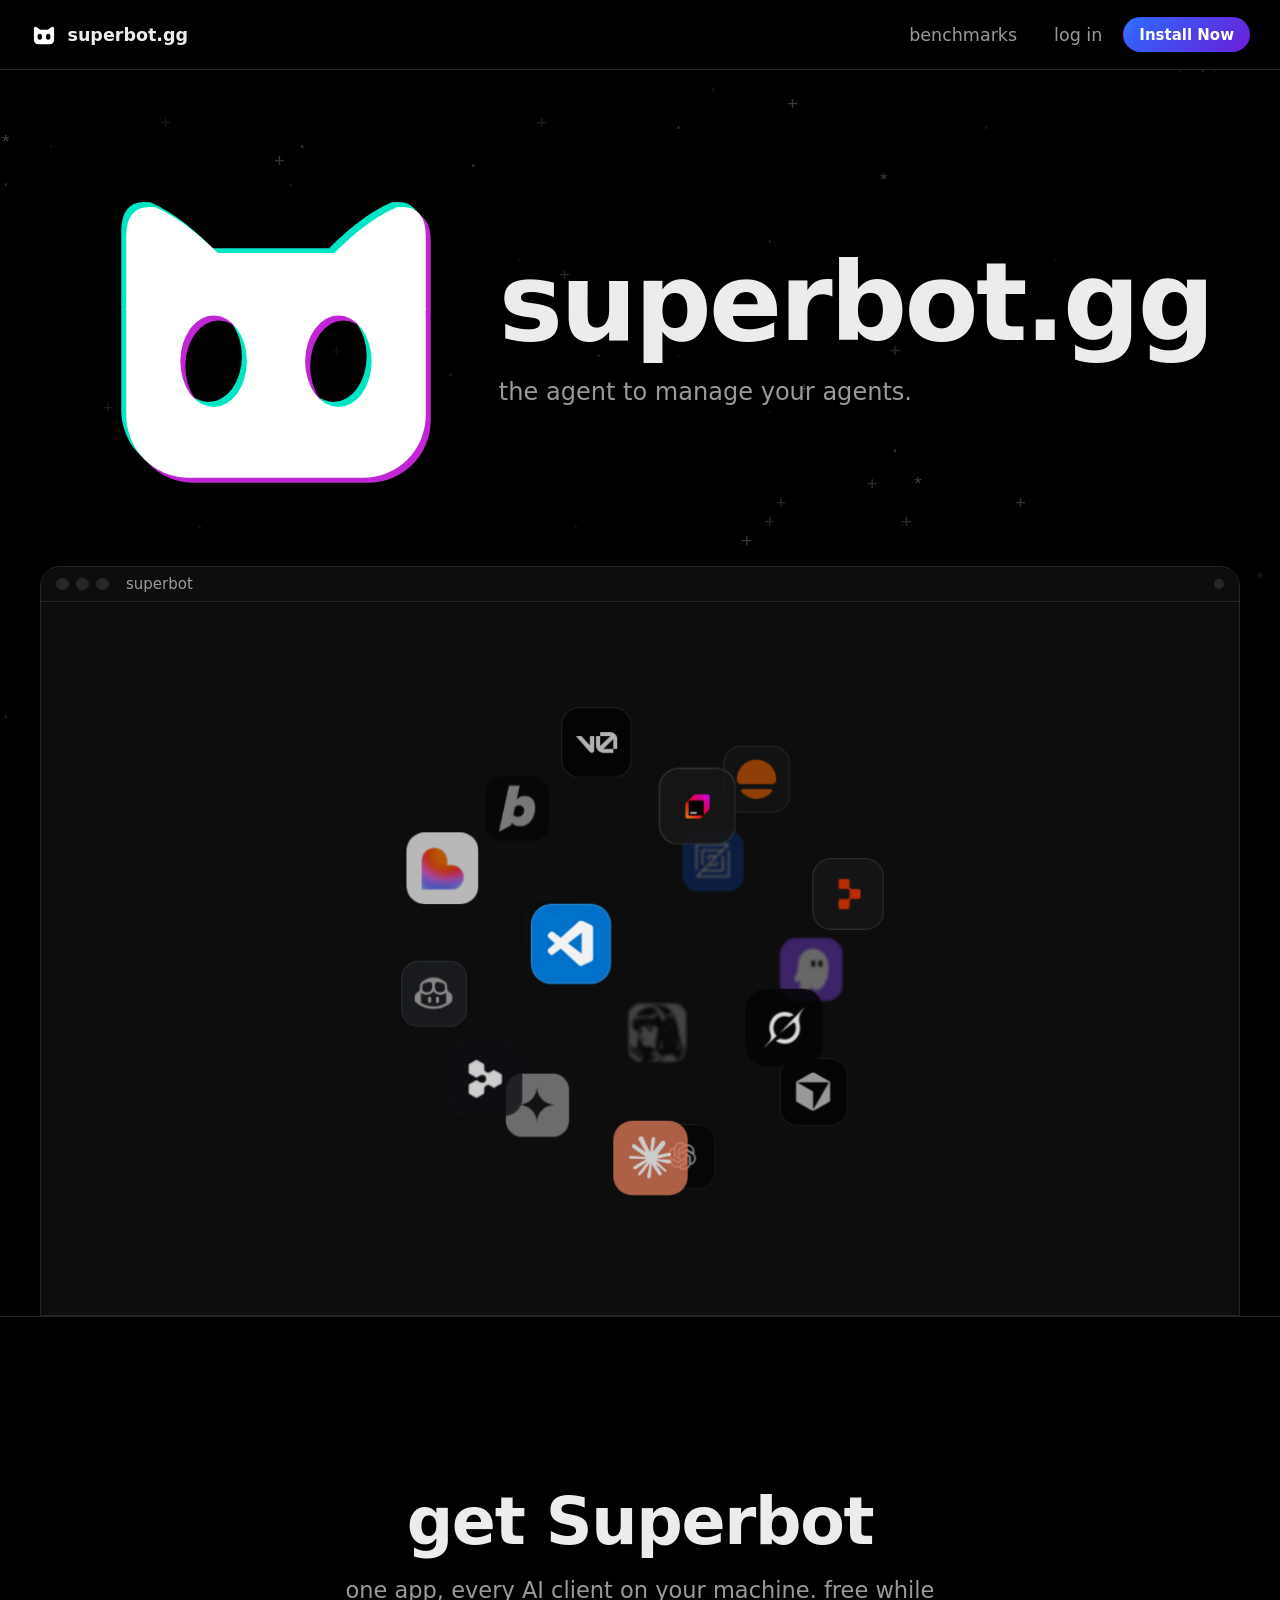
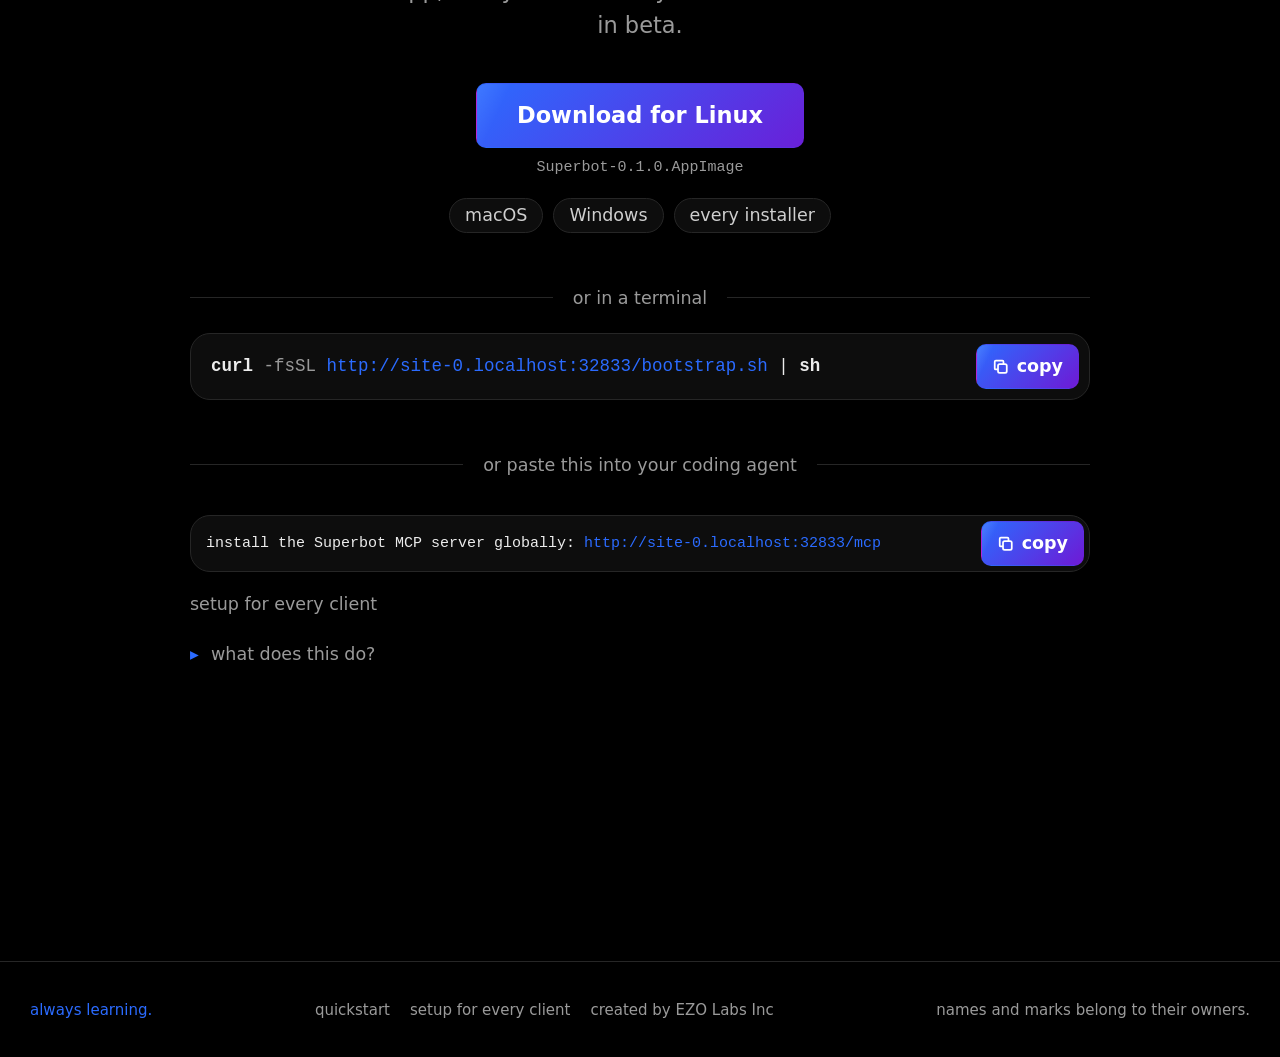
==== index.html @ 1640ab66 "ship page + referenced assets (gh-pages-ship)" ====
<!doctype html>
<html lang="en">
<head>
<meta charset="utf-8"/>
<meta name="viewport" content="width=device-width, initial-scale=1, viewport-fit=cover"/>
<meta name="theme-color" content="#000000"/>
<link rel="apple-touch-icon" href="site/assets/apple-touch-icon.png"/>
<link rel="manifest" href="site/assets/site.webmanifest"/>
<title>superbot.gg · the agent to manage your agents</title>
<link rel="icon" href="site/assets/favicon.svg" type="image/svg+xml"/>
<link rel="stylesheet" href="site/assets/site.css"/>
<link rel="stylesheet" href="site/assets/hero-3.css"/>
<link rel="stylesheet" href="site/assets/hub-boot-3.css"/>
<meta name="description" content="a tiny helper that lives on your machines 24/7: your AI apps on the subscriptions you already pay for, kept fast, kept tidy, and the annoying stuff fixed before you see it."/>
<meta property="og:type" content="website"/>
<meta property="og:site_name" content="superbot.gg"/>
<meta property="og:title" content="superbot.gg · the agent to manage your agents"/>
<meta property="og:description" content="a tiny helper that lives on your machines 24/7: your AI apps on the subscriptions you already pay for, kept fast, kept tidy, and the annoying stuff fixed before you see it."/>
<meta property="og:url" content="https://xdxdxd.dsh.sh/"/>
<meta property="og:image" content="https://xdxdxd.dsh.sh/site/assets/og.png?v=5"/>
<meta property="og:image:width" content="1200"/>
<meta property="og:image:height" content="630"/>
<meta name="twitter:card" content="summary_large_image"/>
<meta name="twitter:image" content="https://xdxdxd.dsh.sh/site/assets/og.png?v=5"/>
</head>
<body>
  <a class="sb-skip" href="index.html#main">skip to content</a>
  <canvas id="ascii-bg" aria-hidden="true"></canvas>
  <header class="sb-header"><div class="sb-header-in"><a class="sb-word" href="index.html" aria-current="page"><img class="sb-word-mark" src="site/assets/brand/mark-clean.svg" alt="" width="22" height="22"/>superbot<span class="gg">.gg</span></a><nav class="sb-nav" aria-label="site"><a href="https://xdxdxd.dsh.sh/benchmarks">benchmarks</a><a href="https://xdxdxd.dsh.sh/account">log in</a><a class="sb-btn pill sm" href="https://xdxdxd.dsh.sh/download">Install Now</a></nav></div></header>

  <main id="main" tabindex="-1">
    <section class="hero" data-variant="desk">
      <div class="hero-copy">
        <!-- the brand lockup (owner, 2026-09-08): the mark ALONE, no tile, no
             ring, bigger, close beside the headline so the two read as one
             unit. The mark is the kit's own geometry inline (mark.svg's face
             mask), drawn three times: the teal ghost up-left, the magenta ghost
             down-right, the white face on top. The two ghosts breathe between
             the glitch ladder's whisper and base offsets (hero.css .sb-glitch);
             the face never moves. -->
        <div class="sb-lockup sb-reveal" style="--i:0">
          <svg class="sb-glitch" viewBox="0 0 100 100" aria-hidden="true" focusable="false">
            <defs>
              <mask id="sb-lockup-face" maskUnits="userSpaceOnUse" x="-30" y="-30" width="160" height="160">
                <g fill="#fff"><rect x="14" y="32" width="72" height="54" rx="15"/><path d="M14 46V28Q14 20 21 21Q28 24 36 32Z"/><path d="M86 46V28Q86 20 79 21Q72 24 64 32Z"/></g>
                <g fill="#000"><ellipse cx="35" cy="58" rx="8" ry="11"/><ellipse cx="65" cy="58" rx="8" ry="11"/></g>
              </mask>
            </defs>
            <rect class="sb-glitch-a" x="-30" y="-30" width="160" height="160" fill="#00e5c3" mask="url(#sb-lockup-face)"/>
            <rect class="sb-glitch-b" x="-30" y="-30" width="160" height="160" fill="#c026d3" mask="url(#sb-lockup-face)"/>
            <rect x="-30" y="-30" width="160" height="160" fill="#ffffff" mask="url(#sb-lockup-face)"/>
          </svg>
          <!-- the brand lockup's words (owner, 2026-09-09, near 1:1 to the
               reference card): the wordmark over one small grey tagline,
               left-aligned, centered on the mark. Tune with ?edit. -->
          <div class="sb-words">
            <h1>superbot.gg</h1>
            <p class="tag">the agent to manage your agents.</p>
          </div>
        </div>
      </div>

      <!-- the stage: the boot-sequence hero (promoted from archive/site/home-hub-boot.html,
           2026-09-06). hub-boot.js drives a 32s story in #stage: flat glyph row →
           mascot boots in the terminal margin → scans and gathers apps/rules/mcps
           → gulps them → the app icon springs out and FLIPs into the real hub →
           a phone slides up in sync → he parks beside it with a replay button.
           Reduced motion renders the held end state. Styles: hub-boot.css (its
           hero.css-coexistence overrides are commented inline). The incident-card
           stage it replaced still lives on /site/lander-agent.html's git history
           and the gallery's V0 card. -->
      <div class="desk sb-reveal" id="desk" style="--i:1" data-ascii-damp>
      <div class="stage" id="stage" role="figure" aria-label="superbot boots in a terminal, gathers your apps, rules and mcp servers, becomes one hub, and the same hub appears on your phone">
        <div class="stage-bar"><i></i><i></i><i></i><span>superbot</span><em class="led" id="led"></em></div>
        <div class="body">
          <div class="margin" id="margin" aria-hidden="true"></div>
          <button class="replay-park" id="replay" type="button" hidden aria-label="play again">↻</button>
          <div class="arena" id="arena">
            <div class="scan" id="scan" aria-hidden="true"></div>
            <pre class="mascot" id="mascot"></pre>
            <div class="bubble" id="bubble" aria-hidden="true"><span class="t"></span><span class="caret"></span></div>
            <div id="items" aria-hidden="true"></div>
            <div class="badge" id="badge" aria-hidden="true"><img src="site/assets/brand/tile.svg" alt="" width="88" height="88"/></div>

            <!-- the hub: the real app's layout (rail, chats, chat lane, superbot panel) -->
            <div class="hub" id="hub" aria-hidden="true">
              <nav class="rail inner">
                <!-- `sel` marks the OPEN client: the tab tour moves it (hub-boot.js
                     TABS), and Superbot merely starts with it -->
                <span class="rail-item sb sel"><img src="site/assets/brand/tile.svg" alt="" width="44" height="44"/></span>
                <span class="rail-div"></span>
                <span class="rail-item" data-app="openai"><svg><use href="#sb-ic-openai"/></svg><i class="dot"></i></span>
                <span class="rail-item" data-app="claude"><svg><use href="#sb-ic-claude"/></svg><i class="dot bad"></i></span>
                <span class="rail-item" data-app="gemini"><svg><use href="#sb-ic-gemini"/></svg><i class="dot"></i></span>
                <span class="rail-item" data-app="cursor"><svg><use href="#sb-ic-cursor"/></svg><i class="dot"></i></span>
                <!-- the agents superbot manages (user, 2026-09-09): their actual
                     artwork — Devin, Hermes and Grok as full-bleed brand tiles,
                     GitHub Copilot from the icon registry on GitHub's ground -->
                <span class="rail-item bleed" data-app="devin"><img src="site/assets/intro/devin.png" alt="" width="44" height="44"/><i class="dot"></i></span>
                <span class="rail-item bleed" data-app="hermes"><img src="site/assets/intro/hermes.png" alt="" width="44" height="44"/><i class="dot"></i></span>
                <span class="rail-item bleed" data-app="grok"><img src="site/assets/intro/grok.png" alt="" width="44" height="44"/><i class="dot"></i></span>
                <span class="rail-item" data-app="copilot"><svg><use href="#sb-ic-copilot"/></svg><i class="dot"></i></span>
                <span class="rail-div"></span>
                <!-- the Utilities folder: plug, key, folder, sparkles in a 2x2 grid,
                     green count dot; then the add tile on the raised surface -->
                <span class="rail-item folder">
                  <svg viewBox="0 0 24 24" fill="none" stroke="currentColor" stroke-width="2.4" stroke-linecap="round" stroke-linejoin="round"><path d="M12 22v5"/><path d="M9 8V2"/><path d="M15 8V2"/><path d="M18 8v5a4 4 0 0 1-4 4h-4a4 4 0 0 1-4-4V8Z"/></svg>
                  <svg viewBox="0 0 24 24" fill="none" stroke="currentColor" stroke-width="2.4" stroke-linecap="round" stroke-linejoin="round"><path d="M2.586 17.414A2 2 0 0 0 2 18.828V21a1 1 0 0 0 1 1h3a1 1 0 0 0 1-1v-1a1 1 0 0 1 1-1h1a1 1 0 0 0 1-1v-1a1 1 0 0 1 1-1h.172a2 2 0 0 0 1.414-.586l.814-.814a6.5 6.5 0 1 0-4-4z"/><circle cx="16.5" cy="7.5" r=".5" fill="currentColor"/></svg>
                  <svg viewBox="0 0 24 24" fill="none" stroke="currentColor" stroke-width="2.4" stroke-linecap="round" stroke-linejoin="round"><path d="M20 20a2 2 0 0 0 2-2V8a2 2 0 0 0-2-2h-7.9a2 2 0 0 1-1.69-.9L9.6 3.9A2 2 0 0 0 7.93 3H4a2 2 0 0 0-2 2v13a2 2 0 0 0 2 2Z"/></svg>
                  <svg viewBox="0 0 24 24" fill="none" stroke="currentColor" stroke-width="2.4" stroke-linecap="round" stroke-linejoin="round"><path d="M9.937 15.5A2 2 0 0 0 8.5 14.063l-6.135-1.582a.5.5 0 0 1 0-.962L8.5 9.936A2 2 0 0 0 9.937 8.5l1.582-6.135a.5.5 0 0 1 .963 0L14.063 8.5A2 2 0 0 0 15.5 9.937l6.135 1.581a.5.5 0 0 1 0 .964L15.5 14.063a2 2 0 0 0-1.437 1.437l-1.582 6.135a.5.5 0 0 1-.963 0z"/></svg>
                  <i class="dot"></i>
                </span>
                <span class="rail-item add">+</span>
              </nav>
              <div class="chats inner">
                <div class="side-head"><img src="site/assets/brand/mark-clean.svg" alt="" width="14" height="14"/><b>superbot.gg</b><i class="side-ic ic-btn"><svg viewBox="0 0 24 24" fill="none" stroke="currentColor" stroke-width="2" stroke-linecap="round" stroke-linejoin="round"><circle cx="11" cy="11" r="7"/><path d="m21 21-4-4"/></svg></i><i class="side-ic"><svg viewBox="0 0 24 24" fill="none" stroke="currentColor" stroke-width="2" stroke-linecap="round" stroke-linejoin="round"><rect x="3" y="3" width="18" height="18" rx="2"/><path d="M9 3v18"/></svg></i></div>
                <span class="row new"><svg viewBox="0 0 24 24" fill="none" stroke="currentColor" stroke-linecap="round" stroke-linejoin="round"><path d="M12 5H7a2 2 0 0 0-2 2v10a2 2 0 0 0 2 2h10a2 2 0 0 0 2-2v-5"/><path d="M18.5 2.5a2.12 2.12 0 0 1 3 3L13 14l-4 1 1-4Z"/></svg>New chat</span>
                <span class="row"><svg viewBox="0 0 24 24" fill="none" stroke="currentColor" stroke-linecap="round" stroke-linejoin="round"><path d="m12 2 9 5-9 5-9-5 9-5Z"/><path d="m3 12 9 5 9-5"/><path d="m3 17 9 5 9-5"/></svg>Manage Context</span>
                <span class="row"><svg viewBox="0 0 24 24" fill="none" stroke="currentColor" stroke-linecap="round" stroke-linejoin="round"><circle cx="12" cy="12" r="9"/><path d="M12 6.5v11"/><path d="M14.6 9.4c-.9-1.3-5.8-1.4-5.8.9 0 2.5 6.2 1.4 6.2 3.8 0 2.3-5.2 2.1-6.4.7"/></svg>View Savings</span>
                <span class="row"><svg viewBox="0 0 24 24" fill="none" stroke="currentColor" stroke-linecap="round" stroke-linejoin="round"><path d="M3 3v18h18"/><path d="M8 17v-6"/><path d="M13 17V7"/><path d="M18 17v-3"/></svg>View Usage</span>
                <span class="row"><svg viewBox="0 0 24 24" fill="none" stroke="currentColor" stroke-linecap="round" stroke-linejoin="round"><path d="m3 6 2 2 4-4"/><path d="m3 14 2 2 4-4"/><path d="M13 6h8"/><path d="M13 16h8"/></svg>Setup<i class="cnt">3</i></span>
                <div class="cap-row"><span class="cap"><svg viewBox="0 0 24 24" fill="none" stroke="currentColor" stroke-width="2.4" stroke-linecap="round" stroke-linejoin="round"><path d="m6 9 6 6 6-6"/></svg>Recents</span><span class="cnt-r">1</span></div>
                <div class="today">Today</div>
                <span class="row chat on"><i class="sp"><svg viewBox="0 0 24 24" fill="none" stroke="currentColor" stroke-width="2" stroke-linecap="round" stroke-linejoin="round"><path d="M21 11.5a8.38 8.38 0 0 1-.9 3.8 8.5 8.5 0 0 1-7.6 4.7 8.38 8.38 0 0 1-3.8-.9L3 21l1.9-5.7a8.38 8.38 0 0 1-.9-3.8 8.5 8.5 0 0 1 4.7-7.6 8.38 8.38 0 0 1 3.8-.9h.5a8.48 8.48 0 0 1 8 8v.5Z"/></svg></i><span class="t">which rate limiter…</span><em>12m</em></span>
                <span class="row chat"><i class="sp"><svg viewBox="0 0 24 24" fill="none" stroke="currentColor" stroke-width="2" stroke-linecap="round" stroke-linejoin="round"><path d="M21 11.5a8.38 8.38 0 0 1-.9 3.8 8.5 8.5 0 0 1-7.6 4.7 8.38 8.38 0 0 1-3.8-.9L3 21l1.9-5.7a8.38 8.38 0 0 1-.9-3.8 8.5 8.5 0 0 1 4.7-7.6 8.38 8.38 0 0 1 3.8-.9h.5a8.48 8.48 0 0 1 8 8v.5Z"/></svg></i><span class="t">rank the import pa…</span><em>3h</em></span>
                <span class="row chat"><i class="sp"><svg viewBox="0 0 24 24" fill="none" stroke="currentColor" stroke-width="2" stroke-linecap="round" stroke-linejoin="round"><path d="M21 11.5a8.38 8.38 0 0 1-.9 3.8 8.5 8.5 0 0 1-7.6 4.7 8.38 8.38 0 0 1-3.8-.9L3 21l1.9-5.7a8.38 8.38 0 0 1-.9-3.8 8.5 8.5 0 0 1 4.7-7.6 8.38 8.38 0 0 1 3.8-.9h.5a8.48 8.48 0 0 1 8 8v.5Z"/></svg></i><span class="t">trello card test</span><em>1d</em></span>
                <span class="row chat"><i class="sp"><svg viewBox="0 0 24 24" fill="none" stroke="currentColor" stroke-width="2" stroke-linecap="round" stroke-linejoin="round"><path d="M21 11.5a8.38 8.38 0 0 1-.9 3.8 8.5 8.5 0 0 1-7.6 4.7 8.38 8.38 0 0 1-3.8-.9L3 21l1.9-5.7a8.38 8.38 0 0 1-.9-3.8 8.5 8.5 0 0 1 4.7-7.6 8.38 8.38 0 0 1 3.8-.9h.5a8.48 8.48 0 0 1 8 8v.5Z"/></svg></i><span class="t">dedupe the always…</span><em>3d</em></span>
                <span class="row chat"><i class="sp"><svg viewBox="0 0 24 24" fill="none" stroke="currentColor" stroke-width="2" stroke-linecap="round" stroke-linejoin="round"><path d="M21 11.5a8.38 8.38 0 0 1-.9 3.8 8.5 8.5 0 0 1-7.6 4.7 8.38 8.38 0 0 1-3.8-.9L3 21l1.9-5.7a8.38 8.38 0 0 1-.9-3.8 8.5 8.5 0 0 1 4.7-7.6 8.38 8.38 0 0 1 3.8-.9h.5a8.48 8.48 0 0 1 8 8v.5Z"/></svg></i><span class="t">macapp notarizati…</span><em>1w</em></span>
                <!-- docks above the user row once the phone has gone (hub-boot.js
                     adds .slim to #hub); collapsed to zero height until then -->
                <div class="ctx-mini" aria-hidden="true"><div class="cx-in">
                  <div class="cx"><span>this week</span><b>$5.15</b></div>
                  <div class="bar"><i style="--p:82%"></i></div>
                  <div class="cx"><span>context</span><b>361k</b></div>
                </div></div>
                <div class="user"><span class="avatar" style="--c:var(--raised)">D<i class="dot ok"></i></span><span class="u-tx"><b><a href="https://xdxdxd.dsh.sh/cdn-cgi/l/email-protection" class="__cf_email__" data-cfemail="325a5b724147425740505d461c5555">[email&#160;protected]</a></b><small>no balance yet</small></span><svg class="u-gear" viewBox="0 0 24 24" fill="none" stroke="currentColor" stroke-width="2" stroke-linecap="round" stroke-linejoin="round"><path d="M12.22 2h-.44a2 2 0 0 0-2 2v.18a2 2 0 0 1-1 1.73l-.43.25a2 2 0 0 1-2 0l-.15-.08a2 2 0 0 0-2.73.73l-.22.38a2 2 0 0 0 .73 2.73l.15.1a2 2 0 0 1 1 1.72v.51a2 2 0 0 1-1 1.74l-.15.09a2 2 0 0 0-.73 2.73l.22.38a2 2 0 0 0 2.73.73l.15-.08a2 2 0 0 1 2 0l.43.25a2 2 0 0 1 1 1.73V20a2 2 0 0 0 2 2h.44a2 2 0 0 0 2-2v-.18a2 2 0 0 1 1-1.73l.43-.25a2 2 0 0 1 2 0l.15.08a2 2 0 0 0 2.73-.73l.22-.39a2 2 0 0 0-.73-2.73l-.15-.08a2 2 0 0 1-1-1.74v-.5a2 2 0 0 1 1-1.74l.15-.09a2 2 0 0 0 .73-2.73l-.22-.38a2 2 0 0 0-2.73-.73l-.15.08a2 2 0 0 1-2 0l-.43-.25a2 2 0 0 1-1-1.73V4a2 2 0 0 0-2-2z"/><circle cx="12" cy="12" r="3"/></svg></div>
              </div>
              <div class="main inner">
                <div class="chat-head"><b>chat</b><span class="search">Search<kbd>⌘K</kbd></span><span class="ask"><img src="site/assets/brand/mark-clean.svg" alt="" width="12" height="12"/>Ask Superbot</span><span class="ptoggle"><svg viewBox="0 0 24 24" fill="none" stroke="currentColor" stroke-width="2" stroke-linecap="round" stroke-linejoin="round"><rect x="3" y="3" width="18" height="18" rx="2"/><path d="M15 3v18"/></svg></span></div>
                <div class="feed" id="feed">
                  <div class="welcome"><span class="w-ic"><img src="site/assets/brand/mark-clean.svg" alt="" width="14" height="14"/></span><span class="w-tx"><b>Welcome to #chat</b><small>This is the start of your conversation with Superbot.</small></span></div>
                  <div class="date-div">September 5, 2026</div>
                  <!-- the story's own feed: Superbot speaking, never the reader typing
                       (owner, 2026-09-08: no user-sent messages, a quieter screen).
                       Two messages, no cards: the answer and the sync line. -->
                  <div class="msg" data-m="1"><span class="avatar sb"><img src="site/assets/brand/mark-clean.svg" alt=""/></span><div class="m-main"><div class="m-head"><span class="m-name">superbot</span><span class="app">APP</span><span class="m-when">11:15 AM</span></div><div class="m-text">your ChatGPT, Claude, Gemini and Cursor are all wired in, on the subscriptions you already pay for. one window, every agent.</div></div></div>
                  <div class="msg" data-m="2"><span class="avatar sb"><img src="site/assets/brand/mark-clean.svg" alt=""/></span><div class="m-main"><div class="m-head"><span class="m-name">superbot</span><span class="app">APP</span><span class="m-when">11:16 AM</span></div><div class="m-text">and the same chat is on your phone already. one copy, every device.</div></div></div>
                </div>
                <!-- act two's transcript, stacked over the story's own feed (hub-boot.js fills it) -->
                <div class="feed tour" id="tour-feed" aria-hidden="true"></div>
                <div class="composer" aria-hidden="true"><div class="pill"><span class="plus">+</span><span class="ph">How can superbot help you today?</span><span class="picker">superbot ▾</span><span class="send"><svg viewBox="0 0 24 24" fill="none" stroke="currentColor" stroke-width="2.4" stroke-linecap="round" stroke-linejoin="round"><path d="M4 12h15"/><path d="m13 6 6 6-6 6"/></svg></span></div></div>
              </div>
              <aside class="panel inner">
                <div class="p-head">Superbot<small>relay, live</small></div>
                <div class="card pc did"><div class="c-title">What Superbot did<i class="dot"></i></div>
                  <div class="did-row"><small>2h</small><span>trimmed 1.2M context tokens this week, saved $18.30 of $46.10 in Cursor</span></div>
                  <div class="did-row"><small>5h</small><span>renewed your expired Grok login, 3 refused requests rescued in Codex</span></div>
                  <div class="did-row"><small>1d</small><span>put your 4 rules files in all 3 clients, 315.8k tokens, one copy</span></div>
                </div>
                <div class="two">
                  <div class="card pc"><div class="c-title">This week<i class="dot"></i></div><b class="big">$5.15</b><small>140 calls</small><div class="bar"><i style="--p:82%"></i></div><small>12k tok left of 74k</small></div>
                  <div class="card pc"><div class="c-title">Context<i class="dot warn"></i></div><b class="big">361k tok</b><small>always on, 2 of 6 rules</small><div class="bar warn"><i style="--p:58%"></i></div></div>
                </div>
                <div class="card pc"><div class="c-title">Needs a fix<i class="dot warn"></i></div>
                  <div class="fix-row"><span>xai expiring</span><span class="act">renew</span></div>
                  <div class="fix-row"><span>postgres down</span><span class="act">fix</span></div>
                  <div class="fix-row"><span>Grok needs auth</span><span class="act">connect</span></div>
                </div>
                <div class="two">
                  <div class="card pc"><div class="c-title">Apps wired<i class="dot warn"></i></div><b class="big">6/7</b><div class="chips"><span>cu</span><span>cc</span><span>co</span><span>wi</span><span>gc</span><span>ze</span><span class="off">cl</span></div></div>
                  <div class="card pc"><div class="c-title">MCP servers<i class="dot bad"></i></div><b class="big">2/3</b><small>healthy</small></div>
                </div>
                <div class="card pc stuff"><div class="c-title">Your stuff<i class="dot"></i></div><div class="stuff"><span class="s1">6 rules</span><span class="s2">7 skills</span><span class="s3">3 mcps</span><span class="s4">2 talents</span></div></div>
                <div class="card pc devices"><div class="c-title">Devices<i class="dot"></i></div><b class="big">2</b><small>MacBook Pro, iPhone 17</small><span class="act">+ link a device</span></div>
              </aside>
            </div>

            <!-- the sync beam: a rail that dissolves at both ends, with one light
                 running it. Both gradients are userSpaceOnUse and their coordinates
                 are written by hub-boot.js (layout() places the curve, tick() slides
                 the light), so the run rides the hero's own rAF clock and inherits
                 its offscreen pause and the `pace` cuts' timing for free. -->
            <svg class="beam" id="beam" aria-hidden="true">
              <defs>
                <linearGradient id="beam-fade" gradientUnits="userSpaceOnUse">
                  <stop offset="0" class="g-off"/><stop offset="0.2" class="g-rail"/>
                  <stop offset="0.8" class="g-rail"/><stop offset="1" class="g-off"/>
                </linearGradient>
                <linearGradient id="beam-run" gradientUnits="userSpaceOnUse">
                  <stop offset="0" class="g-off"/><stop offset="0.45" class="g-hot"/>
                  <stop offset="0.6" class="g-hot"/><stop offset="1" class="g-off"/>
                </linearGradient>
              </defs>
              <path class="rail" id="beam-path" d=""/>
              <path class="run" id="beam-run-path" d=""/>
            </svg>

            <div class="phone" id="phone" aria-hidden="true">
              <!-- the phone is the mobile app's thread screen as it looks today
                   (superbot-mobile docs/design/mobile-theme.html, frame 2): the
                   status band, the "# superbot" header with the back and pane
                   glyphs, the avatar-less transcript, the one-pill composer
                   inside the storm ring with the send circle outside it -->
              <div class="screen">
                <div class="ph-status"><span>9:41</span><span class="ph-sig">&#9679;&#9679;&#9679;</span></div>
                <div class="ph-head"><i class="ph-g">&#8249;</i><b># superbot</b><i class="ph-g">&#9636;</i><i class="ph-g">&#9638;</i><span class="sync" id="sync">synced</span></div>
                <div class="ph-feed">
                  <div class="ph-div">Today</div>
                  <div class="msg" data-m="3"><div class="ph-turn">your ChatGPT, Claude, Gemini and Cursor are all wired in. one window, every agent.</div></div>
                  <div class="msg" data-m="4"><div class="ph-turn">and the same chat is here. one copy, every device.</div></div>
                </div>
                <div class="ph-composer"><span class="ph-ring"><span class="ph-pill"><i>+</i><span>Ask Superbot anything</span><em>Platforms</em></span></span><span class="ph-send"></span></div>
                <div class="ph-home"></div>
              </div>
            </div>
            <div class="phone-label" id="phone-label">synced · 2 devices</div>
          </div>
        </div>
      </div>

      <!-- the client rail: the stage's own bottom edge. Each mark is a
           quiet link to its recipe page (no recipe yet → /docs#clients).
           A static row since the boot hero replaced the incident stage
           (2026-09-06): nothing lights the marks any more, names open on
           hover. VS Code Insiders is deliberately absent (same product
           and mark as the vs code row); the windsurf row keeps that name
           (the mark and the recipe are both Windsurf's). Ghost surfaces
           only — the install box stays the page's only primary action. -->
      <nav class="dock" id="dock" style="display:none" aria-label="clients superbot installs into">
        <span class="lab">native in</span>
        <!-- icon registry: one <symbol> per mark, instantiated below with
             <use> (it must precede the first one). Everything is drawn in
             currentColor so the marks track the row colour. Provenance —
             modelled on simple-icons (CC0): claude, cursor, windsurf, cline,
             copilot (githubcopilot), gemini (googlegemini), qwen. Hand-drawn
             originals: openai (one mark shared by codex cli + chatgpt
             desktop), vs code, zed, opencode, roo code, kilo code, continue,
             kiro, amazon q. -->
        <svg width="0" height="0" style="position:absolute" aria-hidden="true" focusable="false">
          <defs>
                  <symbol id="sb-ic-claude" viewBox="0 0 24 24" fill="currentColor"><path d="m4.7144 15.9555 4.7174-2.6471.079-.2307-.079-.1275h-.2307l-.7893-.0486-2.6956-.0729-2.3375-.0971-2.2646-.1214-.5707-.1215-.5343-.7042.0546-.3522.4797-.3218.686.0608 1.5179.1032 2.2767.1578 1.6514.0972 2.4468.255h.3886l.0546-.1579-.1336-.0971-.1032-.0972L6.973 9.8356l-2.55-1.6879-1.3356-.9714-.7225-.4918-.3643-.4614-.1578-1.0078.6557-.7225.8803.0607.2246.0607.8925.686 1.9064 1.4754 2.4893 1.8336.3643.3035.1457-.1032.0182-.0728-.164-.2733-1.3539-2.4467-1.445-2.4893-.6435-1.032-.17-.6194c-.0607-.255-.1032-.4674-.1032-.7285L6.287.1335 6.6997 0l.9957.1336.419.3642.6192 1.4147 1.0018 2.2282 1.5543 3.0296.4553.8985.2429.8318.091.255h.1579v-.1457l.1275-1.706.2368-2.0947.2307-2.6957.0789-.7589.3764-.9107.7468-.4918.5828.2793.4797.686-.0668.4433-.2853 1.8517-.5586 2.9021-.3643 1.9429h.2125l.2429-.2429.9835-1.3053 1.6514-2.0643.7286-.8196.85-.9046.5464-.4311h1.0321l.759 1.1293-.34 1.1657-1.0625 1.3478-.8804 1.1414-1.2628 1.7-.7893 1.36.0729.1093.1882-.0183 2.8535-.607 1.5421-.2794 1.8396-.3157.8318.3886.091.3946-.3278.8075-1.967.4857-2.3072.4614-3.4364.8136-.0425.0304.0486.0607 1.5482.1457.6618.0364h1.621l3.0175.2247.7892.522.4736.6376-.079.4857-1.2142.6193-1.6393-.3886-3.825-.9107-1.3113-.3279h-.1822v.1093l1.0929 1.0686 2.0035 1.8092 2.5075 2.3314.1275.5768-.3218.4554-.34-.0486-2.2039-1.6575-.85-.7468-1.9246-1.621h-.1275v.17l.4432.6496 2.3436 3.5214.1214 1.0807-.17.3521-.6071.2125-.6679-.1214-1.3721-1.9246L14.38 17.959l-1.1414-1.9428-.1397.079-.674 7.2552-.3156.3703-.7286.2793-.6071-.4614-.3218-.7468.3218-1.4753.3886-1.9246.3157-1.53.2853-1.9004.17-.6314-.0121-.0425-.1397.0182-1.4328 1.9672-2.1796 2.9446-1.7243 1.8456-.4128.164-.7164-.3704.0667-.6618.4008-.5889 2.386-3.0357 1.4389-1.882.929-1.0868-.0062-.1579h-.0546l-6.3385 4.1164-1.1293.1457-.4857-.4554.0608-.7467.2307-.2429 1.9064-1.3114Z"/></symbol>
                  <symbol id="sb-ic-cursor" viewBox="0 0 24 24" fill="currentColor"><path d="M11.503.131 1.891 5.678a.84.84 0 0 0-.42.726v11.188c0 .3.162.575.42.724l9.609 5.55a1 1 0 0 0 .998 0l9.61-5.55a.84.84 0 0 0 .42-.724V6.404a.84.84 0 0 0-.42-.726L12.497.131a1.01 1.01 0 0 0-.996 0M2.657 6.338h18.55c.263 0 .43.287.297.515L12.23 22.918c-.062.107-.229.064-.229-.06V12.335a.59.59 0 0 0-.295-.51l-9.11-5.257c-.109-.063-.064-.23.061-.23"/></symbol>
                  <symbol id="sb-ic-vscode" viewBox="0 0 100 100" fill="currentColor"><path fill-rule="evenodd" clip-rule="evenodd" d="M70.9119 99.3171C72.4869 99.9307 74.2828 99.8914 75.8725 99.1264L96.4608 89.2197C98.6242 88.1787 100 85.9892 100 83.5872V16.4133C100 14.0113 98.6243 11.8218 96.4609 10.7808L75.8725 0.873756C73.7862 -0.130129 71.3446 0.11576 69.5135 1.44695C69.252 1.63711 69.0028 1.84943 68.769 2.08341L29.3551 38.0415L12.1872 25.0096C10.589 23.7965 8.35363 23.8959 6.86933 25.2461L1.36303 30.2549C-0.452552 31.9064 -0.454633 34.7627 1.35853 36.417L16.2471 50.0001L1.35853 63.5832C-0.454633 65.2374 -0.452552 68.0938 1.36303 69.7453L6.86933 74.7541C8.35363 76.1043 10.589 76.2037 12.1872 74.9905L29.3551 61.9587L68.769 97.9167C69.3925 98.5406 70.1246 99.0104 70.9119 99.3171ZM75.0152 27.2989L45.1091 50.0001L75.0152 72.7012V27.2989Z"/></symbol>
                  <symbol id="sb-ic-openai" viewBox="0 0 2406 2406" fill="currentColor"><path id="sb-oai-petal" d="M1107.3 299.1c-197.999 0-373.9 127.3-435.2 315.3L650 743.5v427.9c0 21.4 11 40.4 29.4 51.4l344.5 198.515V833.3h.1v-27.9L1372.7 604c33.715-19.52 70.44-32.857 108.47-39.828L1447.6 450.3C1361 353.5 1237.1 298.5 1107.3 299.1zm0 117.5-.6.6c79.699 0 156.3 27.5 217.6 78.4-2.5 1.2-7.4 4.3-11 6.1L952.8 709.3c-18.4 10.4-29.4 30-29.4 51.4V1248l-155.1-89.4V755.8c-.1-187.099 151.601-338.9 339-339.2z"/><use href="#sb-oai-petal" transform="rotate(60 1203 1203)"/><use href="#sb-oai-petal" transform="rotate(120 1203 1203)"/><use href="#sb-oai-petal" transform="rotate(180 1203 1203)"/><use href="#sb-oai-petal" transform="rotate(240 1203 1203)"/><use href="#sb-oai-petal" transform="rotate(300 1203 1203)"/></symbol>
                  <symbol id="sb-ic-gemini" viewBox="0 0 24 24" fill="currentColor"><path d="M11.04 19.32Q12 21.51 12 24q0-2.49.93-4.68.96-2.19 2.58-3.81t3.81-2.55Q21.51 12 24 12q-2.49 0-4.68-.93a12.3 12.3 0 0 1-3.81-2.58 12.3 12.3 0 0 1-2.58-3.81Q12 2.49 12 0q0 2.49-.96 4.68-.93 2.19-2.55 3.81a12.3 12.3 0 0 1-3.81 2.58Q2.49 12 0 12q2.49 0 4.68.96 2.19.93 3.81 2.55t2.55 3.81"/></symbol>
                  <symbol id="sb-ic-zed" viewBox="0 0 24 24" fill="currentColor"><path d="M2.25 1.5a.75.75 0 0 0-.75.75v16.5H0V2.25A2.25 2.25 0 0 1 2.25 0h20.095c1.002 0 1.504 1.212.795 1.92L10.764 14.298h3.486V12.75h1.5v1.922a1.125 1.125 0 0 1-1.125 1.125H9.264l-2.578 2.578h11.689V9h1.5v9.375a1.5 1.5 0 0 1-1.5 1.5H5.185L2.562 22.5H21.75a.75.75 0 0 0 .75-.75V5.25H24v16.5A2.25 2.25 0 0 1 21.75 24H1.655C.653 24 .151 22.788.86 22.08L13.19 9.75H9.75v1.5h-1.5V9.375A1.125 1.125 0 0 1 9.375 8.25h5.314l2.625-2.625H5.625V15h-1.5V5.625a1.5 1.5 0 0 1 1.5-1.5h13.19L21.438 1.5z"/></symbol>
                  <symbol id="sb-ic-windsurf" viewBox="0 0 24 24" fill="currentColor"><path d="M23.55 5.067c-1.2038-.002-2.1806.973-2.1806 2.1765v4.8676c0 .972-.8035 1.7594-1.7597 1.7594-.568 0-1.1352-.286-1.4718-.7659l-4.9713-7.1003c-.4125-.5896-1.0837-.941-1.8103-.941-1.1334 0-2.1533.9635-2.1533 2.153v4.8957c0 .972-.7969 1.7594-1.7596 1.7594-.57 0-1.1363-.286-1.4728-.7658L.4076 5.1598C.2822 4.9798 0 5.0688 0 5.2882v4.2452c0 .2147.0656.4228.1884.599l5.4748 7.8183c.3234.462.8006.8052 1.3509.9298 1.3771.313 2.6446-.747 2.6446-2.0977v-4.893c0-.972.7875-1.7593 1.7596-1.7593h.003a1.798 1.798 0 0 1 1.4718.7658l4.9723 7.0994c.4135.5905 1.05.941 1.8093.941 1.1587 0 2.1515-.9645 2.1515-2.153v-4.8948c0-.972.7875-1.7594 1.7596-1.7594h.194a.22.22 0 0 0 .2204-.2202v-4.622a.22.22 0 0 0-.2203-.2203Z"/></symbol>
                  <symbol id="sb-ic-cline" viewBox="0 0 24 24" fill="currentColor"><path d="m23.365 13.556-1.442-2.895V8.994c0-2.764-2.218-5.002-4.954-5.002h-2.464c.178-.367.276-.779.276-1.213A2.77 2.77 0 0 0 12.018 0a2.77 2.77 0 0 0-2.763 2.779c0 .434.098.846.276 1.213H7.067c-2.736 0-4.954 2.238-4.954 5.002v1.667L.64 13.549c-.149.29-.149.636 0 .927l1.472 2.855v1.667C2.113 21.762 4.33 24 7.067 24h9.902c2.736 0 4.954-2.238 4.954-5.002V17.33l1.44-2.865c.143-.286.143-.622.002-.91m-12.854 2.36a2.27 2.27 0 0 1-2.261 2.273 2.27 2.27 0 0 1-2.261-2.273v-4.042A2.27 2.27 0 0 1 8.249 9.6a2.267 2.267 0 0 1 2.262 2.274zm7.285 0a2.27 2.27 0 0 1-2.26 2.273 2.27 2.27 0 0 1-2.262-2.273v-4.042A2.267 2.267 0 0 1 15.535 9.6a2.267 2.267 0 0 1 2.261 2.274z"/></symbol>
                  <symbol id="sb-ic-copilot" viewBox="0 0 24 24" fill="currentColor"><path d="M23.922 16.997C23.061 18.492 18.063 22.02 12 22.02 5.937 22.02.939 18.492.078 16.997A.641.641 0 0 1 0 16.741v-2.869a.883.883 0 0 1 .053-.22c.372-.935 1.347-2.292 2.605-2.656.167-.429.414-1.055.644-1.517a10.098 10.098 0 0 1-.052-1.086c0-1.331.282-2.499 1.132-3.368.397-.406.89-.717 1.474-.952C7.255 2.937 9.248 1.98 11.978 1.98c2.731 0 4.767.957 6.166 2.093.584.235 1.077.546 1.474.952.85.869 1.132 2.037 1.132 3.368 0 .368-.014.733-.052 1.086.23.462.477 1.088.644 1.517 1.258.364 2.233 1.721 2.605 2.656a.841.841 0 0 1 .053.22v2.869a.641.641 0 0 1-.078.256Zm-11.75-5.992h-.344a4.359 4.359 0 0 1-.355.508c-.77.947-1.918 1.492-3.508 1.492-1.725 0-2.989-.359-3.782-1.259a2.137 2.137 0 0 1-.085-.104L4 11.746v6.585c1.435.779 4.514 2.179 8 2.179 3.486 0 6.565-1.4 8-2.179v-6.585l-.098-.104s-.033.045-.085.104c-.793.9-2.057 1.259-3.782 1.259-1.59 0-2.738-.545-3.508-1.492a4.359 4.359 0 0 1-.355-.508Zm2.328 3.25c.549 0 1 .451 1 1v2c0 .549-.451 1-1 1-.549 0-1-.451-1-1v-2c0-.549.451-1 1-1Zm-5 0c.549 0 1 .451 1 1v2c0 .549-.451 1-1 1-.549 0-1-.451-1-1v-2c0-.549.451-1 1-1Zm3.313-6.185c.136 1.057.403 1.913.878 2.497.442.544 1.134.938 2.344.938 1.573 0 2.292-.337 2.657-.751.384-.435.558-1.15.558-2.361 0-1.14-.243-1.847-.705-2.319-.477-.488-1.319-.862-2.824-1.025-1.487-.161-2.192.138-2.533.529-.269.307-.437.808-.438 1.578v.021c0 .265.021.562.063.893Zm-1.626 0c.042-.331.063-.628.063-.894v-.02c-.001-.77-.169-1.271-.438-1.578-.341-.391-1.046-.69-2.533-.529-1.505.163-2.347.537-2.824 1.025-.462.472-.705 1.179-.705 2.319 0 1.211.175 1.926.558 2.361.365.414 1.084.751 2.657.751 1.21 0 1.902-.394 2.344-.938.475-.584.742-1.44.878-2.497Z"/></symbol>
                  <symbol id="sb-ic-opencode" viewBox="0 0 24 24" fill="currentColor"><path d="M22 24H2V0h20zM17 4.8H7v14.4h10z"/></symbol>
                  <symbol id="sb-ic-qwen" viewBox="0 0 24 24" fill="currentColor"><path d="M23.919 14.545 20.817 9.17l1.47-2.544a.56.56 0 0 0 0-.566l-1.633-2.83a.57.57 0 0 0-.49-.283h-6.207L12.487.402a.57.57 0 0 0-.49-.284H8.732a.56.56 0 0 0-.49.284L5.139 5.775h-2.94a.56.56 0 0 0-.49.284L.077 8.887a.56.56 0 0 0 0 .567L3.18 14.83l-1.47 2.545a.56.56 0 0 0 0 .566l1.634 2.83a.57.57 0 0 0 .49.283h6.205l1.47 2.545a.57.57 0 0 0 .49.284h3.266a.57.57 0 0 0 .49-.284l3.104-5.375h2.94a.57.57 0 0 0 .49-.283l1.634-2.828a.55.55 0 0 0-.004-.568M8.733.686l1.634 2.828-1.634 2.828H21.8L20.164 9.17H7.425L5.63 6.06Zm1.306 19.801-6.205-.002 1.634-2.83h3.265L2.201 6.344h3.267q3.182 5.517 6.367 11.032zm10.124-5.66L18.53 12l-6.532 11.315-1.634-2.83c2.129-3.673 4.25-7.351 6.373-11.028h3.592l3.102 5.374z"/></symbol>
                  <symbol id="sb-ic-roo" viewBox="0 0 24 24" fill="none" stroke="currentColor" stroke-width="2" stroke-linecap="round" stroke-linejoin="round"><rect x="2.5" y="2.5" width="19" height="19" rx="4.5"/><path d="M8.5 17V7.5h4a2.75 2.75 0 0 1 0 5.5H8.5m3.5 0 3.5 4"/></symbol>
                  <symbol id="sb-ic-kilo" viewBox="0 0 24 24" fill="none" stroke="currentColor" stroke-width="2" stroke-linecap="round" stroke-linejoin="round"><rect x="2.5" y="2.5" width="19" height="19" rx="4.5"/><path d="M8.5 7v10M15.5 7l-6.5 5 6.5 5"/></symbol>
                  <symbol id="sb-ic-continue" viewBox="0 0 24 24" fill="none" stroke="currentColor" stroke-width="2"><circle cx="12" cy="12" r="8.5"/><path d="M10 8.2v7.6l6.2-3.8z" fill="currentColor" stroke="none"/></symbol>
                  <symbol id="sb-ic-kiro" viewBox="0 0 24 24" fill="none" stroke="currentColor" stroke-width="2" stroke-linecap="round" stroke-linejoin="round"><path d="M7 4.5v15M17.5 4.5l-8 7.5 8 7.5"/></symbol>
                  <symbol id="sb-ic-amazonq" viewBox="0 0 24 24" fill="none" stroke="currentColor" stroke-linecap="round"><path d="M12 5.5a6.5 6.5 0 1 0 0 13 6.5 6.5 0 0 0 0-13Zm0 3.2a3.3 3.3 0 1 1 0 6.6 3.3 3.3 0 0 1 0-6.6Z" fill="currentColor" stroke="none"/><path d="m15.2 15.2 3.6 3.6" stroke-width="2.4"/></symbol>
                </defs>
        </svg>
        <ul class="wall-list">
        <li><a data-app="claude-code" href="https://xdxdxd.dsh.sh/install/claude.md"><svg width="16" height="16" fill="currentColor" aria-hidden="true"><use href="#sb-ic-claude"/></svg><span>claude code</span></a></li>
        <li><a data-app="cursor" href="https://xdxdxd.dsh.sh/install/cursor.md"><svg width="16" height="16" fill="currentColor" aria-hidden="true"><use href="#sb-ic-cursor"/></svg><span>cursor</span></a></li>
        <li><a data-app="vscode" href="https://xdxdxd.dsh.sh/install/vscode.md"><svg width="16" height="16" fill="currentColor" aria-hidden="true"><use href="#sb-ic-vscode"/></svg><span>vs code</span></a></li>
        <li><a data-app="codex" href="https://xdxdxd.dsh.sh/install/codex.md"><svg width="16" height="16" fill="currentColor" aria-hidden="true"><use href="#sb-ic-openai"/></svg><span>codex cli</span></a></li>
        <li><a data-app="chatgpt" href="https://xdxdxd.dsh.sh/install/chatgpt.md"><svg width="16" height="16" fill="currentColor" aria-hidden="true"><use href="#sb-ic-openai"/></svg><span>chatgpt desktop</span></a></li>
        <li><a data-app="gemini" href="https://xdxdxd.dsh.sh/install/gemini.md"><svg width="16" height="16" fill="currentColor" aria-hidden="true"><use href="#sb-ic-gemini"/></svg><span>gemini cli</span></a></li>
        <li><a data-app="zed" href="https://xdxdxd.dsh.sh/install/zed.md"><svg width="16" height="16" fill="currentColor" aria-hidden="true"><use href="#sb-ic-zed"/></svg><span>zed</span></a></li>
        <li><a data-app="windsurf" href="https://xdxdxd.dsh.sh/install/windsurf.md"><svg width="16" height="16" fill="currentColor" aria-hidden="true"><use href="#sb-ic-windsurf"/></svg><span>windsurf</span></a></li>
        <li><a data-app="claude-desktop" href="https://xdxdxd.dsh.sh/install/claude-desktop.md"><svg width="16" height="16" fill="currentColor" aria-hidden="true"><use href="#sb-ic-claude"/></svg><span>claude desktop</span></a></li>
        <li><a data-app="cline" href="https://xdxdxd.dsh.sh/install/cline.md"><svg width="16" height="16" fill="currentColor" aria-hidden="true"><use href="#sb-ic-cline"/></svg><span>cline</span></a></li>
        <li><a data-app="roo" href="https://xdxdxd.dsh.sh/docs#clients"><svg width="16" height="16" fill="currentColor" aria-hidden="true"><use href="#sb-ic-roo"/></svg><span>roo code</span></a></li>
        <li><a data-app="kilo" href="https://xdxdxd.dsh.sh/docs#clients"><svg width="16" height="16" fill="currentColor" aria-hidden="true"><use href="#sb-ic-kilo"/></svg><span>kilo code</span></a></li>
        <li><a data-app="continue" href="https://xdxdxd.dsh.sh/install/continue.md"><svg width="16" height="16" fill="currentColor" aria-hidden="true"><use href="#sb-ic-continue"/></svg><span>continue</span></a></li>
        <li><a data-app="copilot" href="https://xdxdxd.dsh.sh/docs#clients"><svg width="16" height="16" fill="currentColor" aria-hidden="true"><use href="#sb-ic-copilot"/></svg><span>copilot cli</span></a></li>
        <li><a data-app="opencode" href="https://xdxdxd.dsh.sh/docs#clients"><svg width="16" height="16" fill="currentColor" aria-hidden="true"><use href="#sb-ic-opencode"/></svg><span>opencode</span></a></li>
        <li><a data-app="qwen" href="https://xdxdxd.dsh.sh/docs#clients"><svg width="16" height="16" fill="currentColor" aria-hidden="true"><use href="#sb-ic-qwen"/></svg><span>qwen code</span></a></li>
        <li><a data-app="kiro" href="https://xdxdxd.dsh.sh/docs#clients"><svg width="16" height="16" fill="currentColor" aria-hidden="true"><use href="#sb-ic-kiro"/></svg><span>kiro</span></a></li>
        <li><a data-app="amazonq" href="https://xdxdxd.dsh.sh/docs#clients"><svg width="16" height="16" fill="currentColor" aria-hidden="true"><use href="#sb-ic-amazonq"/></svg><span>amazon q</span></a></li>
        </ul>
      </nav>
      </div>

    </section>

    <!-- the download hero (owner, 2026-09-08: "make the user scroll past the
         animation to see it, and then it can be an actual hero section... a
         proper download hero section that people are used to seeing"). Its own
         full-height section after the stage: one headline, one sentence, the
         visitor's platform as the ONE primary (the storm action, the page's
         bold element), the other platforms as quiet chips, the requirements
         line, then the agent paste line as the second path (the install
         widget mounts into #oneliner as before). The script at the foot picks
         the platform; without JavaScript every platform chip stays and the
         primary points at /download. -->
    <section class="dl-hero" id="download" aria-labelledby="dl-title">
      <div class="dl-hero-in">
        <h2 id="dl-title">get Superbot</h2>
        <p class="dl-sub">one app, every AI client on your machine. free while in beta.</p>
        <div class="dl-primary">
          <a class="sb-btn dl-cta" id="dl-cta" href="https://xdxdxd.dsh.sh/download" data-os="">Download for macOS</a>
          <span class="dl-file" id="dl-file">Superbot-0.1.0-arm64.dmg</span>
        </div>
        <ul class="dl-alts" id="dl-alts" aria-label="other platforms">
          <li><a class="dl-chip" data-os="mac" href="https://github.com/kek-kek-kek/superbot-desktop/releases/download/v0.1.0/Superbot-0.1.0-arm64.dmg">macOS</a></li>
          <li><a class="dl-chip" data-os="windows" href="https://github.com/kek-kek-kek/superbot-desktop/releases/download/v0.1.0/Superbot-Setup-0.1.0.exe">Windows</a></li>
          <li><a class="dl-chip" data-os="linux" href="https://github.com/kek-kek-kek/superbot-desktop/releases/download/v0.1.0/Superbot-0.1.0.AppImage">Linux</a></li>
          <li><a class="dl-chip" href="https://xdxdxd.dsh.sh/download">every installer</a></li>
        </ul>
        <!-- the terminal path: one copyable bootstrap line for the visitor's
             platform (mountCommandRow, install-snippet.js), captioned by its
             own divider like the agent paste row below. The page script
             mounts it from the same `os` the CTA resolves, and hides the
             whole block for a phone or an unknown platform — the download
             button is the only path there. -->
        <div class="dl-or"><span>or in a terminal</span></div>
        <div id="dl-shell" data-ascii-damp></div>
        <!-- the one label over the command: the widget's own row label is
             blanked under noDownload, so the divider says it once (owner,
             2026-09-08: "less words", keep the copyable bootstrap line) -->
        <div class="dl-or"><span>or paste this into your coding agent</span></div>
        <div id="oneliner" data-ascii-damp><pre><code>install the Superbot MCP server globally: https://xdxdxd.dsh.sh/mcp</code></pre><p>paste that to a coding agent (claude code, codex, cursor...) and it wires that client to your account. No installer: the MCP server is hosted here.</p><p>prefer an app? <a href="https://xdxdxd.dsh.sh/download">get the desktop app</a> and it wires every client on this machine for you.</p><p><a href="https://xdxdxd.dsh.sh/docs#clients">Setup for every client</a></p></div>
        <p class="anywhere" data-ascii-damp id="anywhere">
          <b>the last MCP you'll ever need. it works from any coding app.</b>
          nothing to configure, nothing to sign up for. try it, and it's there.
        </p>
      </div>
    </section>

  </main>

  <footer class="sb-footer" data-ascii-damp>
    <div class="sb-footer-in">
      <span class="creed">always learning.</span>
      <nav class="links" aria-label="footer">
        <a href="https://xdxdxd.dsh.sh/docs">quickstart</a>
        <a href="https://xdxdxd.dsh.sh/docs#clients">setup for every client</a>
        <a href="https://ezolabs.net">created by EZO Labs Inc</a>
      </nav>
      <p class="tm">names and marks belong to their owners.</p>
    </div>
  </footer>

<script data-cfasync="false" src="cdn-cgi/scripts/5c5dd728/cloudflare-static/email-decode.min.js"></script><script src="site/assets/ascii-bg.js" data-bg="stars" data-color="236,236,236" data-fade="0.32"></script>
<script type="module">
  import { consoleEgg } from './site/assets/mascot.js';
  import { mountInstallSnippet, mountCommandRow } from './site/assets/install-snippet.js';


  mountInstallSnippet(document.getElementById('oneliner'), { noDownload: true, noLabel: true }); // the hero above owns the download and the label

  // the visitor's platform, computed once: the terminal one-liner below, the
  // CTA and the chips all key off it. A UA sniff is a guess, so nothing is
  // hidden: the other platforms stay as chips and the guessed one's chip
  // drops out. A phone gets the /download page as the primary (the
  // installers belong on the computer).
  const ua = navigator.userAgent;
  const touch = matchMedia('(pointer: coarse)').matches && !/Macintosh|Windows|X11|Linux x86/.test(ua);
  const os = touch ? null : /Mac/i.test(ua) ? 'mac' : /Win/i.test(ua) ? 'windows' : /Linux|X11/i.test(ua) ? 'linux' : null;

  // the terminal path: the visitor's shell line, from that same os. mac and
  // linux pipe bootstrap.sh through sh; windows runs the PowerShell
  // bootstrap. A phone (or an unrecognised UA) gets no terminal row at all —
  // its divider hides with it, the download button and the agent paste row
  // below are the paths there.
  {
    const shell = document.getElementById('dl-shell');
    const shellOr = shell.previousElementSibling; // the "or in a terminal" divider
    const shellCmd = os === 'windows'
      ? `irm ${location.origin}/bootstrap.ps1 | iex`
      : os
        ? `curl -fsSL ${location.origin}/bootstrap.sh | sh`
        : null;
    if (shellCmd) mountCommandRow(shell, { cmd: shellCmd });
    else { shell.hidden = true; if (shellOr) shellOr.hidden = true; }
  }

  // the download hero's primary: the visitor's platform (the shared `os`
  // above).
  {
    const cta = document.getElementById('dl-cta'), file = document.getElementById('dl-file');
    const chip = os && document.querySelector(`#dl-alts .dl-chip[data-os="${os}"]`);
    const NAME = { mac: 'macOS', windows: 'Windows', linux: 'Linux' };
    if (os && chip) {
      cta.href = chip.href; cta.dataset.os = os; cta.textContent = `Download for ${NAME[os]}`;
      file.textContent = chip.href.split('/').pop();
      chip.parentElement.remove();
    } else {
      cta.textContent = 'Get the desktop app'; file.textContent = 'macOS, Windows and Linux';
    }
  }
  consoleEgg({ lines: ['still here. still fixing things.'] });

  // the works-anywhere line sits after the install box without JS; with JS it
  // moves under the install box's "what does this do?" fold (owner, 2026-09-01)
  // (the widget renders after this script runs, so wait for the fold).
  // the widget's only remaining fold is the explanation one ("what does this
  // do?"); the :not(.sb-alts) guard is kept in case the "other platforms"
  // fold ever returns ahead of it (it was removed 2026-09-06)
  const anywhere = document.getElementById('anywhere');
  const tuck = (tries = 0) => {
    const fold = document.querySelector('#oneliner details.sb-fold:not(.sb-alts)');
    if (fold && anywhere) fold.append(anywhere);
    else if (tries < 60) setTimeout(() => tuck(tries + 1), 50);
  };
  tuck();

  // the client rail (nav.dock): a static row of marks under the stage. With
  // motion allowed it runs in .live mode (marks only, a name opens on hover);
  // reduced motion never adds .live, so every name stays visible and no
  // transition fires.
  const dockEl = document.getElementById('dock');
  const items = [...dockEl.querySelectorAll('a')];
  const motionOK = !matchMedia('(prefers-reduced-motion: reduce)').matches;
  // a hovered name near the rail's right end opens past its edge and under the
  // fade; once the track has opened, nudge the rail so the whole pill shows
  // (only the rail scrolls, for the same reason as above). Reduced motion never
  // adds .live, so names are always open and no transition fires.
  items.forEach((a) => a.addEventListener('transitionend', (e) => {
    if (e.propertyName !== 'grid-template-columns' || !a.matches(':hover, :focus-visible')) return;
    const over = Math.ceil(a.getBoundingClientRect().right + 18 - dockEl.getBoundingClientRect().right);
    if (over > 0) dockEl.scrollBy({ left: over, behavior: motionOK ? 'smooth' : 'auto' });
  }));

  if (motionOK) dockEl.classList.add('live');

  // the hero's opening: sphere-intro.js plays the desktop bench story in
  // #stage — app icons pop in on a fibonacci sphere, spin up, merge into the
  // mascot mark, the mark flips and grows, the frontend's app icons drop down
  // into the real rail, the mark glides left into the sidebar's superbot
  // slot, and the full frontend extends into view. hub-boot.js is unused.
  import('./site/assets/sphere-intro-27.js');

  // the headline editor: open the page with ?edit to tune the hero lockup
  // (headline text, size, position, mark size, gap) live, then Copy CSS
  // and paste the block into hero-3.css / the .sb-words block in this file
  if (new URLSearchParams(location.search).has('edit')) import('./site/assets/hero-edit-2.js');
</script>
</body>
</html>
---- site/assets/site.css ----
/* Superbot site tokens + base. One sheet for every human-facing page
   (/, /docs, /pair, /account, and the chat header). Pages keep their own
   layout CSS; anything two pages share lives here.

   Colour + brand: the duostorm kit (harness-notes/brand/duostorm/duostorm.css
   + duostorm-style-guide.html, chosen 2026-09-08) is the source for the
   surface ladder, the ink tones, the storm palette and every brand recipe
   below (.sb-tile, .sb-aurora, .sb-storm-outline, .sb-composer, the storm
   action). The storm ramp is brand chrome only: the mark, the ring, the
   composer glow and the filled action ramp, never a surface or a text colour.
   The one solid accent everywhere else is storm-1 blue (#2b6bff).

   Scales (retrieved 2026-09-01, ledger: harness-notes/design-pass.md):
   - spacing: 4px base, the Tailwind v4 / Open Props step
   - type: 12/14/16/18/20 with paired line-heights, h1 fluid via clamp();
     UI sans (SF Pro Rounded / system-ui) for display and body, mono only
     for code, terminals, key caps and ledger figures
   - motion: Material 3 duration ladder, the expo-out curve bun/warp/zed all
     ship (cubic-bezier(.16,1,.3,1)) for entrances, M3 standard for the rest
   - focus: 2px accent outline offset 2px (8.4:1 on the page bg)
   - targets: every control ≥ 24px tall, primary ones 36px (WCAG 2.2 2.5.8);
     on a touch primary pointer every control lifts to 44px (Apple HIG 44×44pt,
     Material 48dp; retrieved 2026-09-02, ledger: harness-notes/mobile-e2e.md)
     through the --target tokens below, so no page carries its own touch rules
   - gutters: --gutter-l/--gutter-r are the page's side padding, never less
     than the device's safe-area inset (viewport-fit=cover on every page) */

:root {
  color-scheme: dark;

  /* ── surfaces + ink (duostorm neutral ladder) ── */
  --bg: #000000;          /* canvas */
  --card: #0d0d0d;        /* sidebar / card */
  --raised: #181818;      /* elevated */
  --line: #262626;
  --fg: #ececec;          /* ink */
  --secondary: #cfcfcf;
  --muted: #9a9a9a;

  /* ── the one solid accent: focus rings, links, chips, LEDs, selection ── */
  --accent: #2b6bff;      /* storm-1 */
  --accent-ink: #ffffff;

  /* ── status coding, unchanged ── */
  --danger: #c96f6f; --danger-line: #5c3030; --warn: #d9b86b;

  /* ── storm palette (brand chrome only) ── */
  --storm-0: #00e5c3; --storm-1: #2b6bff; --storm-2: #6a1fd8; --storm-3: #c026d3; --storm-4: #ff3d9a;
  --storm-gradient: linear-gradient(135deg, var(--storm-0) 0%, var(--storm-1) 25%, var(--storm-2) 50%, var(--storm-3) 75%, var(--storm-4) 100%);
  --storm-gradient-x: linear-gradient(90deg, var(--storm-0) 0%, var(--storm-1) 25%, var(--storm-2) 50%, var(--storm-3) 75%, var(--storm-4) 100%);
  --storm-action: linear-gradient(135deg, var(--storm-1) 0%, var(--storm-2) 55%, var(--storm-3) 100%);
  --action-glow: 0 6px 18px -6px rgb(43 107 255 / 0.55), 0 2px 10px -4px rgb(192 38 211 / 0.35);

  /* ── composer glow ── */
  --composer-glow: var(--storm-gradient-x);
  --composer-glow-opacity: 0.38;
  --composer-glow-blur: 28px;

  /* ── aurora periods (incommensurate, so the composite never repeats) ── */
  --aurora-a: 9s; --aurora-b: 13s; --aurora-c: 17s;

  /* ── tile + ring ── */
  --tile-bg: #000000; --tile-radius: 22.5%; --ring-width: 2.73%;

  /* ── type: two families, no more ── */
  --font-ui: "SF Pro Rounded", "SF Pro Display", -apple-system, system-ui, "Segoe UI", sans-serif;
  --font-mono: ui-monospace, "SF Mono", SFMono-Regular, Menlo, Consolas, "Liberation Mono", monospace;

  /* ── two radii: 8px controls, 16px surfaces (pill + 50% are shapes, not
     values). The legacy aliases below let existing rules collapse onto
     the pair without touching every page. ── */
  --r-control: 8px; --r-surface: 16px; --r-pill: 9999px;
  --r-sm: 8px; --r-md: 8px; --r-lg: 16px; --r-xl: 16px;

  --sp-1: 4px; --sp-2: 8px; --sp-3: 12px; --sp-4: 16px; --sp-5: 20px; --sp-6: 24px;
  --sp-8: 32px; --sp-10: 40px; --sp-12: 48px; --sp-16: 64px;
  --sp-section: clamp(48px, 8vw, 96px);

  --fs-xs: 12px; --lh-xs: 16px;
  --fs-sm: 14px; --lh-sm: 20px;
  --fs-base: 16px; --lh-base: 24px;
  --fs-lg: 18px; --lh-lg: 28px;
  --fs-xl: 20px; --lh-xl: 28px;
  --fs-h1: clamp(2rem, 1.2rem + 3.5vw, 3.25rem);
  --fs-h2: clamp(1.25rem, 1rem + 1vw, 1.5rem);
  --tracking-tight: -0.02em;

  --dur-1: 100ms; --dur-2: 150ms; --dur-3: 200ms; --dur-4: 300ms; --dur-5: 500ms;
  --ease-out: cubic-bezier(0.16, 1, 0.3, 1);
  --ease-std: cubic-bezier(0.2, 0, 0, 1);
  --ease-in: cubic-bezier(0.4, 0, 1, 1);

  --content: 720px;
  --container: 1120px;
  --measure: 62ch;
  --nav-h: 56px;

  /* control heights: primary and small. A touch primary pointer lifts both
     to 44px below; a mouse keeps the tighter desktop scale. */
  --target: 36px;
  --target-sm: 28px;
  /* side padding for every page column: the spacing token, or the safe-area
     inset when the notch or home-indicator edge is wider (phones in landscape) */
  --gutter: var(--sp-6);
  --gutter-l: max(var(--gutter), env(safe-area-inset-left, 0px));
  --gutter-r: max(var(--gutter), env(safe-area-inset-right, 0px));
}
@media (max-width: 480px) { :root { --gutter: var(--sp-4); } }

/* ---- touch: the primary pointer is a finger. Every control takes the 44px
   floor at once; fields hold 16px so iOS Safari stops zooming the page into
   them on focus; the grey tap flash goes, the :active states below stand in
   for hover, which a finger never has. ---- */
@media (pointer: coarse) {
  :root { --target: 44px; --target-sm: 44px; }
  body input:not([type="hidden"]), body textarea, body select { font-size: max(16px, 1em); }
}
/* touch-action: manipulation keeps pan and pinch and drops double-tap zoom on
   controls, so two fast taps on send or a tab never zoom the page */
a, button, summary, input, textarea, select, [role="button"], [role="tab"], [role="radio"] { -webkit-tap-highlight-color: transparent; touch-action: manipulation; }

*, *::before, *::after { box-sizing: border-box; }
* { margin: 0; }
html { -webkit-text-size-adjust: 100%; scroll-behavior: smooth; }
/* anchor targets land below the sticky header instead of under it */
html { scroll-padding-top: calc(var(--nav-h) + var(--sp-2)); }
body {
  background: var(--bg); color: var(--fg);
  font: var(--fs-base) / var(--lh-base) var(--font-ui);
  -webkit-font-smoothing: antialiased; text-rendering: optimizeLegibility;
  min-height: 100vh; min-height: 100dvh;
  /* the lander's original crosshair (owner call 2026-09-01: restored after
     the token-sheet pass cut it), scoped to chrome by the reset below.
     Controls keep their own cursor:pointer. */
  cursor: crosshair;
}
/* crosshair is chrome-only: prose, log lines, code and fields take the
   reading cursors back — the page-wide cursor killed the text I-beam. Links
   and buttons keep their UA / per-component pointers. */
p, li, dt, dd, blockquote, pre, code, kbd, figcaption, td, th,
input, textarea, select, label { cursor: auto; }
a { color: inherit; }
button, input, textarea, select { font: inherit; color: inherit; }
img, svg, canvas { display: block; max-width: 100%; }
h1, h2, h3 { font-weight: 650; letter-spacing: var(--tracking-tight); text-wrap: balance; }
p { text-wrap: pretty; }
/* mono is a content font, not a body font: code, key caps, terminal stages
   and figures carry it (pages scope their own .mono / .term rules) */
code, kbd, pre { font-family: var(--font-mono); }
code, kbd { font-size: 0.94em; }
::selection { background: color-mix(in srgb, var(--accent) 35%, transparent); }

/* one focus ring for every control: outline follows border-radius, and
   the offset keeps it clear of the element's own border */
:focus-visible { outline: 2px solid var(--accent); outline-offset: 2px; }
/* text fields already turn their border accent on focus; a soft ring beside
   it reads as one state instead of two nested boxes */
input:focus-visible, textarea:focus-visible, select:focus-visible {
  outline: none; border-color: var(--accent);
  box-shadow: 0 0 0 3px color-mix(in srgb, var(--accent) 22%, transparent);
}

/* motion is reduced, not removed: entrances become plain fades, ambient
   loops (carets, stars) stop, hover colour changes stay instant. The
   sitewide kill-switch below takes the durations the rest of the way to
   zero; these per-rule guards still own the rest states. */
@media (prefers-reduced-motion: reduce) {
  html { scroll-behavior: auto; }
  .sb-reveal { animation: sb-fade var(--dur-4) var(--ease-std) both; }
  .sb-caret, .caret { animation: none !important; }
  .sb-aurora { animation: none; }
  .sb-btn { transition: none; animation: none; }
  .sb-btn::before { content: none; }
  .sb-btn:active { transform: none; }
}

/* the sitewide kill-switch: under reduced motion every animation and
   transition collapses to a single frame on every page that imports this
   sheet. The per-rule guards here and on each page stay — they also swap in
   a non-animated rest state, which a duration alone cannot — so this is the
   floor that holds when a page forgets its guard. */
@media (prefers-reduced-motion: reduce) {
  *, *::before, *::after {
    animation-duration: 0.01ms !important;
    animation-iteration-count: 1 !important;
    transition-duration: 0.01ms !important;
    scroll-behavior: auto !important;
  }
}

/* cross-document view transitions: a guarded enhancement, not a dependency —
   support is limited (Chrome 126, Safari 18.2, no Firefox; retrieved
   2026-09-03). Pages without it just navigate as they always did. */
@media (prefers-reduced-motion: no-preference) {
  @view-transition { navigation: auto; }
  ::view-transition-old(root), ::view-transition-new(root) { animation-duration: var(--dur-3); }
}

/* ---- skip link: the first Tab on any page with a header jumps past it
   (WCAG 2.4.1); visible only while focused ---- */
.sb-skip {
  position: absolute; left: var(--sp-4); top: var(--sp-2); z-index: 20;
  display: inline-flex; align-items: center; min-height: var(--target); padding: 0 var(--sp-4);
  background: var(--accent); color: var(--accent-ink); border-radius: var(--r-md);
  font-size: var(--fs-sm); font-weight: 600; text-decoration: none;
  box-shadow: 0 0 0 6px var(--bg);
  /* parked above the viewport by transform, not by top: transform is the only
     thing the transition animates (top would repaint every frame) */
  transform: translateY(calc(-100% - var(--sp-4)));
  transition: transform var(--dur-2) var(--ease-out);
}
.sb-skip:focus-visible { transform: none; outline-offset: 2px; }
/* the skip target is a landmark, not a control: no ring around the page.
   Checkers still flag the bare outline:none; the offset makes it explicit. */
main[tabindex="-1"]:focus-visible { outline: none; outline-offset: 0; }

/* ---- header: sticky 56px row, wordmark left, links right ---- */
.sb-header {
  position: sticky; top: 0; z-index: 10; height: var(--nav-h);
  background: color-mix(in srgb, var(--bg) 82%, transparent);
  backdrop-filter: blur(12px); -webkit-backdrop-filter: blur(12px);
  border-bottom: 1px solid var(--line);
}
.sb-header-in {
  max-width: var(--container); height: 100%; margin: 0 auto; padding: 0 var(--gutter-r) 0 var(--gutter-l);
  display: flex; align-items: center; gap: var(--sp-4);
}
/* the wordmark: the bare duostorm cat mark at 22px (every STATIC surface
   wears the bare mark; the tile + storm ring only appear where they can
   animate) + lowercase text, the .gg suffix plain ink — no accent, no storm */
.sb-word {
  /* own colour, not the page's `a` rule: /topup's a{color:accent} was
     tinting the whole wordmark while every other page read it as fg +
     plain .gg (2026-09-05) */
  color: var(--fg);
  font-size: var(--fs-sm); font-weight: 650; letter-spacing: 0; text-decoration: none;
  display: inline-flex; align-items: center; min-height: var(--target); padding: 0 var(--sp-2); margin-left: calc(-1 * var(--sp-2));
  border-radius: var(--r-md);
}
/* the spacing rides the mark, not the flex gap: a gap would also separate
   the "superbot" text node from the ".gg" suffix and split the word */
.sb-word .sb-word-mark { width: 22px; height: 22px; flex: none; margin-right: 8px; }
.sb-word .gg { color: var(--fg); }
.sb-nav { margin-left: auto; display: flex; align-items: center; gap: var(--sp-1); }
.sb-nav a:not(.sb-btn) {
  display: inline-flex; align-items: center; min-height: var(--target); padding: 0 var(--sp-3);
  border-radius: var(--r-md); color: var(--muted); text-decoration: none; font-size: var(--fs-sm);
  border: 1px solid transparent; white-space: nowrap;
  transition: color var(--dur-2) var(--ease-std), background-color var(--dur-2) var(--ease-std), border-color var(--dur-2) var(--ease-std);
}
.sb-nav a:not(.sb-btn):hover, .sb-nav a:not(.sb-btn):active { color: var(--fg); background: var(--raised); }
.sb-nav a:not(.sb-btn)[aria-current="page"] { color: var(--fg); }
/* the header's one filled control (Install Now): the shared .sb-btn recipe at
   the small pill size — fs-xs ink on the ramp, so the tier below keeps it in
   one line next to the plain links */
.sb-nav .sb-btn { min-height: var(--target-sm); padding: 0 var(--sp-3); font-size: var(--fs-xs); border-radius: var(--r-pill); }
@media (max-width: 480px) {
  .sb-header-in { gap: var(--sp-2); }
  .sb-nav { gap: 0; }
  .sb-nav a:not(.sb-btn) { padding: 0 var(--sp-2); }
  .sb-nav .sb-btn { padding: 0 var(--sp-2); }
}
/* 320px (WCAG 1.4.10's width, an iPhone SE): the row ran 2px over at 14px
   (measured 2026-09-02). 12px text and 4px link padding fit it with room;
   every target stays 44 wide through min-width. The tier reaches 420px since
   the chat link joined the row — at 390px the log-in pill was wrapping to two
   lines (measured 2026-09-04). */
@media (max-width: 420px) {
  .sb-word, .sb-nav a { font-size: var(--fs-xs); }
  .sb-nav a { padding: 0 var(--sp-1); min-width: var(--target-sm); justify-content: center; }
  .sb-nav .sb-btn { min-height: var(--target-sm); padding: 0 var(--sp-2); }
}

/* ---- buttons: the filled action IS the brand's storm action (duostorm
   kit .sb-action recipe), tuned to the Discord-Nitro dynamic the owner asked
   for (2026-09-08): the ramp idles on a slow single-axis breathe, hover
   slides it and lifts it on the glow while a white sheen sweeps the face
   once, and the press is a small spatial scale. The sheen is a ::before
   layer that only ever moves by transform, clipped by the control's own
   radius. Every other control stays quiet. ---- */
.sb-btn {
  display: inline-flex; align-items: center; justify-content: center; gap: var(--sp-2);
  min-height: var(--target); padding: 0 var(--sp-4); border-radius: var(--r-control);
  background-color: var(--accent); background-image: var(--storm-action); background-size: 200% 100%; background-position: 0% 50%;
  color: var(--accent-ink); border: 1px solid transparent;
  font-size: var(--fs-sm); font-weight: 600; cursor: pointer; text-decoration: none; white-space: nowrap;
  position: relative; overflow: hidden;
  transition: filter var(--dur-2) var(--ease-std), transform var(--dur-1) var(--ease-std), background-color var(--dur-2) var(--ease-std), background-position 300ms var(--ease-std), border-color var(--dur-2) var(--ease-std), color var(--dur-2) var(--ease-std), box-shadow var(--dur-2) var(--ease-std);
}
/* the Nitro idle: the ramp drifts on one axis, slow and reversible, so the
   control feels alive at rest. An ambient loop, not an interaction — hover
   and press hand background-position back to the transition, and reduced
   motion rests the ramp at its start. */
@media (prefers-reduced-motion: no-preference) {
  .sb-btn:not([disabled]) { animation: sb-storm-breathe 6s ease-in-out infinite; }
  .sb-btn:hover:not([disabled]), .sb-btn:active:not([disabled]), .sb-btn:focus-visible:not([disabled]) { animation: none; }
}
@keyframes sb-storm-breathe { 0%, 100% { background-position: 0% 50%; } 60% { background-position: 60% 50%; } }
/* the sheen: a white diagonal band that parks off the left edge and sweeps
   the face once per hover entry. Transform only, so it never costs layout. */
.sb-btn::before {
  content: ""; position: absolute; top: 0; bottom: 0; left: 0; width: 250%;
  pointer-events: none; border-radius: inherit;
  background: linear-gradient(115deg, transparent 38%, rgb(255 255 255 / .28) 50%, transparent 62%);
  transform: translateX(-60%);
}
@media (prefers-reduced-motion: no-preference) {
  .sb-btn:hover:not([disabled])::before { animation: sb-storm-sheen 700ms var(--ease-out); }
}
@keyframes sb-storm-sheen { from { transform: translateX(-60%); } to { transform: translateX(160%); } }
/* hover slides the ramp and lifts it on the glow */
.sb-btn:hover:not([disabled]) { background-position: 100% 50%; box-shadow: var(--action-glow); }
/* M3 state layer: currentColor at 8% hover / 10% pressed, so the same
   paint works on the filled and the ghost variant (retrieved 2026-09-03) */
.sb-btn::after {
  content: ""; position: absolute; inset: 0; pointer-events: none;
  border-radius: inherit; background: currentColor; opacity: 0;
  transition: opacity var(--dur-1) var(--ease-std);
}
.sb-btn:hover::after { opacity: .08; }
.sb-btn:active::after { opacity: .10; }
@media (prefers-reduced-motion: no-preference) {
  .sb-btn:active:not([disabled]) { transform: scale(0.96); }
}
/* ghost: the quiet variant — card surface, hairline border, accent border
   on hover. Never carries the ramp, the breathe or the sheen. */
.sb-btn.ghost { background: var(--card); background-image: none; color: var(--fg); border-color: var(--line); animation: none; }
.sb-btn.ghost::before { content: none; }
.sb-btn.ghost:hover:not([disabled]) { border-color: var(--accent); filter: none; background-position: 0% 50%; box-shadow: none; }
.sb-btn.sm { min-height: var(--target-sm); padding: 0 var(--sp-3); font-size: var(--fs-xs); }
/* pill: the shape of the referent (the desktop app's Ask Superbot control) —
   the nav CTA and anything cut that way */
.sb-btn.pill { border-radius: var(--r-pill); }
/* disabled drops the ramp for the elevated surface, the label settling on
   muted (≈5.2:1). Inert to the pointer entirely. */
.sb-btn[disabled] {
  pointer-events: none; cursor: default; transform: none; filter: none; animation: none;
  background-image: none; background: var(--raised); color: var(--muted);
  border-color: transparent; box-shadow: none;
}
.sb-btn[disabled]::before { content: none; }
.sb-btn.ghost[disabled] { background: var(--card); color: var(--muted); border-color: var(--line); }

/* ---- brand recipes (ported from the duostorm kit) ---- */

/* A brand tile: any square element with the mark image inside. The storm
   ring is a masked gradient so it stays sharp at every size; .is-ringless
   drops it for static surfaces that wear the bare mark. */
.sb-tile {
  position: relative;
  display: inline-grid;
  place-items: center;
  aspect-ratio: 1;
  background: var(--tile-bg);
  border-radius: var(--tile-radius);
  overflow: hidden;
}
.sb-tile::before {
  content: "";
  position: absolute; inset: 0;
  border-radius: inherit;
  padding: var(--ring-width);
  background: var(--storm-gradient);
  -webkit-mask: linear-gradient(#000 0 0) content-box, linear-gradient(#000 0 0);
  mask: linear-gradient(#000 0 0) content-box, linear-gradient(#000 0 0);
  -webkit-mask-composite: xor;
  mask-composite: exclude;
  pointer-events: none;
}
.sb-tile > img { width: 72%; height: 72%; }
.sb-tile.is-ringless::before { display: none; }

/* The storm aurora: three blurred storm blobs over the electric-blue ground,
   each centre a registered <percentage> pair animated alternate ease-in-out
   on its own incommensurate period. Reduced motion rests the blobs at their
   initial centres: the storm still shows, nothing moves. */
@property --sa-x1 { syntax: "<percentage>"; inherits: true; initial-value: 18%; }
@property --sa-y1 { syntax: "<percentage>"; inherits: true; initial-value: 22%; }
@property --sa-x2 { syntax: "<percentage>"; inherits: true; initial-value: 84%; }
@property --sa-y2 { syntax: "<percentage>"; inherits: true; initial-value: 30%; }
@property --sa-x3 { syntax: "<percentage>"; inherits: true; initial-value: 50%; }
@property --sa-y3 { syntax: "<percentage>"; inherits: true; initial-value: 88%; }
.sb-aurora {
  background:
    radial-gradient(circle at var(--sa-x1) var(--sa-y1), var(--storm-0) 0%, transparent 62%),
    radial-gradient(circle at var(--sa-x2) var(--sa-y2), var(--storm-4) 0%, transparent 62%),
    radial-gradient(circle at var(--sa-x3) var(--sa-y3), var(--storm-2) 0%, transparent 66%),
    linear-gradient(var(--storm-1), var(--storm-1));
  animation:
    sb-aurora-a var(--aurora-a) ease-in-out infinite alternate,
    sb-aurora-b var(--aurora-b) ease-in-out infinite alternate,
    sb-aurora-c var(--aurora-c) ease-in-out infinite alternate;
}
@keyframes sb-aurora-a { from { --sa-x1: 18%; --sa-y1: 22%; } to { --sa-x1: 78%; --sa-y1: 74%; } }
@keyframes sb-aurora-b { from { --sa-x2: 84%; --sa-y2: 30%; } to { --sa-x2: 16%; --sa-y2: 82%; } }
@keyframes sb-aurora-c { from { --sa-x3: 50%; --sa-y3: 88%; } to { --sa-x3: 56%; --sa-y3: 10%; } }
@media (prefers-reduced-motion: reduce) {
  .sb-aurora { animation: none; }
}

/* A storm-gradient outline on any control (focus ring, selected rail item). */
.sb-storm-outline {
  border: 2px solid transparent;
  background:
    linear-gradient(var(--raised), var(--raised)) padding-box,
    var(--storm-gradient) border-box;
}

/* The composer pill's glow: a blurred storm band under the pill. */
.sb-composer { position: relative; }
.sb-composer::before {
  content: "";
  position: absolute; inset: -12px -24px;
  background: var(--composer-glow);
  filter: blur(var(--composer-glow-blur));
  opacity: var(--composer-glow-opacity);
  border-radius: var(--r-pill);
  z-index: -1;
}

/* ---- surfaces + inline code ---- */
.sb-card { background: var(--card); border: 1px solid var(--line); border-radius: var(--r-surface); }
p code, li code, .sb-code {
  background: var(--card); border: 1px solid var(--line); border-radius: var(--r-sm); padding: 1px 6px; color: var(--fg);
  /* a chip holding a URL has no break opportunity of its own: at 320px the
     uninstall commands on /docs ran 45px past the viewport (2026-09-02) */
  overflow-wrap: anywhere;
}
/* a flag-shaped chip (--uninstall) must not break at its own hyphen into two
   chips on a phone; long commands keep their wrap and do not take this class */
.sb-nowrap { white-space: nowrap; }

/* ---- no-JS install fallback ----
   edge/src/app.ts landerWithFallback renders bare <pre>/<p>/<a> into the
   #oneliner mount; install-snippet.js replaces them once it runs. These
   rules only ever paint for a reader without JavaScript. */
#oneliner:not(.sb-oneliner) { max-width: var(--content); margin-left: auto; margin-right: auto; text-align: left; }
#oneliner:not(.sb-oneliner) > pre {
  background: var(--card); border: 1px solid var(--line); border-radius: var(--r-surface);
  padding: var(--sp-3) var(--sp-4); overflow-x: auto; font-size: var(--fs-sm); line-height: var(--lh-sm); color: var(--fg);
}
#oneliner:not(.sb-oneliner) > p { color: var(--muted); font-size: var(--fs-sm); line-height: var(--lh-sm); margin-top: var(--sp-2); overflow-wrap: anywhere; }
#oneliner:not(.sb-oneliner) > p code { background: var(--card); border: 1px solid var(--line); border-radius: var(--r-sm); padding: 1px 6px; color: var(--fg); }
#oneliner:not(.sb-oneliner) > p a { color: var(--accent); }

/* ---- footer ---- */
.sb-footer {
  margin-top: var(--sp-section); border-top: 1px solid var(--line);
  color: var(--muted); font-size: var(--fs-xs); line-height: var(--lh-xs);
}
.sb-footer-in {
  max-width: var(--container); margin: 0 auto;
  padding: var(--sp-6) var(--gutter-r) max(var(--sp-6), env(safe-area-inset-bottom, 0px)) var(--gutter-l);
  display: flex; flex-wrap: wrap; gap: var(--sp-3) var(--sp-6); align-items: center; justify-content: space-between;
}
/* footer links: 24px is the WCAG floor a mouse gets; a finger gets the 44px
   token, and the row spacing shrinks so the taller rows do not read as a gap */
.sb-footer a { color: var(--muted); text-decoration: none; display: inline-flex; align-items: center; justify-content: center; min-height: max(24px, var(--target-sm)); }
.sb-footer a:hover, .sb-footer a:active { color: var(--fg); }
.sb-footer .links { display: flex; gap: var(--sp-4); flex-wrap: wrap; }
/* 44 wide as well as tall: "home" is 29px of text, so the padding makes up
   the rest and the gap shrinks by the same amount */
@media (pointer: coarse) {
  .sb-footer a { min-width: var(--target-sm); padding: 0 var(--sp-2); }
  .sb-footer .links { gap: 0; margin: 0 calc(-1 * var(--sp-2)); }
}
.sb-footer .creed { color: var(--accent); }

/* ---- entrance: fade-up, staggered by --i, one token per step ---- */
@keyframes sb-rise { from { opacity: 0; transform: translateY(8px); } to { opacity: 1; transform: none; } }
@keyframes sb-fade { from { opacity: 0; } to { opacity: 1; } }
.sb-reveal {
  animation: sb-rise var(--dur-4) var(--ease-out) both;
  animation-delay: calc(var(--i, 0) * 60ms);
}

.sb-visually-hidden {
  position: absolute; width: 1px; height: 1px; overflow: hidden; clip: rect(0 0 0 0); white-space: nowrap;
}

/* ---- the whole page reads a quarter larger on wide screens (owner,
   2026-09-01): a plain zoom rather than a second token sheet. Phones and
   small laptops stay at 1x so the 390px layouts keep their exact fit.
   zoom inflates dvh measurements non-uniformly — inside this tier a 100dvh
   probe resolves 1.25× the real viewport, so any 100dvh consumer overflows
   by exactly the zoom factor (measured 2026-09-04, zoom, resolved
   2026-09-08). The pin now lives here instead of per page: the body's own
   dvh min-height (above) drops to a percentage inside the tier, because
   percentages still resolve against the real viewport under zoom — the same
   idiom chat.html proved on its shell. The clean replacement — a rem-based
   root scale (html font-size 125% with the token sheet in rem) — would
   rewrite every page's px-token consumption, including sheets this file does
   not own; until that lands, each new 100dvh consumer needs the same
   percentage pin. ---- */
@media (min-width: 1200px) {
  html { zoom: 1.25; height: 100%; }
  body { min-height: 100%; }
}
---- site/assets/hero-3.css ----
/* The resident-agent lander: the stage (a desktop frame with the mascot at the
   keyboard), incident cards that pop up around it, the beam of traffic while it
   works, the autonomy dial and the superbot.log block. Tokens come from
   site.css; numbers and their sources are in harness-notes/brand-refresh.md
   (Sentry's incident cards, Cluely's enter → work → swipe-out cycle, sonner's
   stack math, Material 3 durations). Only transform, opacity and the SVG dash
   offset animate. */

:root { --warn: #d9b86b; --stage: #0d0d0d; --window: #181818; }

/* ---- hero grid: one column by default; the split variant is a two-column
   grid on wide screens (copy + install left, stage right, log across) ---- */
.hero {
  max-width: var(--container); margin: 0 auto;
  padding: var(--sp-10) var(--gutter-r) 0 var(--gutter-l);
  display: grid; gap: var(--sp-6); justify-items: center; text-align: center;
  position: relative; z-index: 1;
}
/* grid items shrink below their content (the one-liner's nowrap command would
   otherwise set the column's minimum and push a phone page to 620px) */
.hero > * { min-width: 0; max-width: 100%; }
/* the width caps come from the token sheet, not one-off px: the copy column
   and the stage/desk share --content, the prose caps share --measure (62ch),
   so the page reads on one width rhythm */
.hero-copy { max-width: var(--content); }
/* the perch anchor beside the headline: an empty box the hero's `perch` cuts
   (hub-boot.js CUTS) move the mascot into once the terminal column collapses.
   Empty and inert for every other cut, and gone below the tablet cut where the
   headline needs its full width. */
/* the brand lockup: the kit's tile beside the three-line headline, gap tight
   enough that the two read as one unit (owner, 2026-09-08). The tile is the
   static ring tile (a static surface, so the ring is right here); it scales
   with the headline through the h1's font size. Below the tablet cut the tile
   sits above the words. */
/* the BRAND lockup, near 1:1 to the reference card (owner, 2026-09-09): the
   big mark on the left, beside it a left-aligned block — the bold
   "superbot.gg" wordmark over one small grey tagline — vertically centered
   on the mark. Proportions measured off the reference (1200×630: mark 420
   tall, wordmark ~110px, tagline ~24px, gap ~15px): wordmark .26 of the mark,
   tagline .058, gap .035. The mark is 6.4 headline-ems (~336px at the 52px
   token), which puts the mark at the same third of the copy column the
   reference gives it. The tunables are custom properties so the editor
   (site/assets/hero-edit-2.js, loaded on ?edit) can drive them live and copy
   the values back here. */
.sb-lockup { --hero-mark: 6.4em; --hero-h1-scale: 1; --hero-tag-scale: 1; --hero-gap: 12px; --hero-h1-dx: 0px; --hero-h1-dy: 0px; }
.sb-lockup { display: flex; align-items: center; justify-content: center; gap: var(--hero-gap); }
.sb-words { display: flex; flex-direction: column; align-items: flex-start; text-align: left; gap: .32em; font-size: var(--fs-h1); transform: translate(var(--hero-h1-dx), var(--hero-h1-dy)); }
.sb-lockup .sb-words h1 { margin: 0; font-size: calc(1.66em * var(--hero-h1-scale)); line-height: 1; letter-spacing: -.025em; font-weight: 800; } /* .sb-lockup prefix out-weighs `.hero h1` below, which would otherwise reset the size */
.sb-lockup .sb-words .tag { margin: 0; font-size: calc(.37em * var(--hero-tag-scale)); line-height: 1.2; color: var(--muted); font-weight: 500; }
@media (max-width: 820px) { .sb-words { align-items: center; text-align: center; } }
/* the mark alone, bigger than the tile was (3.4 headline-ems), with the kit's
   duotone offset as a slow idle: the teal ghost up-left and the magenta ghost
   down-right breathe between the glitch ladder's whisper (0.5 units of the
   100-unit face) and base (1.2) offsets on two periods that never line up,
   with one brief slip past base each cycle; the white face never moves
   (duostorm.css --duo-offset*). SVG user units, so it scales with the mark.
   Reduced motion rests both ghosts at the base offset: the glitch shows,
   nothing moves. */
.sb-glitch { flex: none; width: var(--hero-mark, 6.4em); height: var(--hero-mark, 6.4em); font-size: var(--fs-h1); display: block; overflow: visible; }
.sb-glitch-a { transform: translate(-1.2px, -1.2px); animation: sb-glitch-a 7s ease-in-out infinite; }
.sb-glitch-b { transform: translate(1.2px, 1.2px); animation: sb-glitch-b 11s ease-in-out infinite; }
@keyframes sb-glitch-a { 0%, 100% { transform: translate(-1.2px, -1.2px); } 38% { transform: translate(-0.5px, -0.6px); } 41% { transform: translate(-2.2px, -1px); } 44% { transform: translate(-1.2px, -1.2px); } 72% { transform: translate(-0.7px, -0.5px); } }
@keyframes sb-glitch-b { 0%, 100% { transform: translate(1.2px, 1.2px); } 27% { transform: translate(0.6px, 0.5px); } 61% { transform: translate(1.2px, 1.2px); } 63% { transform: translate(2px, 0.6px); } 66% { transform: translate(1.2px, 1.2px); } 84% { transform: translate(0.5px, 0.8px); } }
@media (prefers-reduced-motion: reduce) { .sb-glitch-a, .sb-glitch-b { animation: none; } }
@media (max-width: 820px) { .sb-lockup { flex-direction: column; gap: var(--sp-4); } .sb-glitch { width: 104px; height: 104px; } }
.hero h1 { font-size: var(--fs-h1); line-height: 1.1; }
.hero .sub {
  margin: var(--sp-4) auto 0; max-width: var(--measure); color: var(--muted);
  font-size: var(--fs-base); line-height: var(--lh-base);
}
.hero .sub b { color: var(--fg); font-weight: 500; }
/* compact: one clause per line, a break wherever the colour changes */
.hero .sub { max-width: var(--measure); }
.hero .sub br { display: initial; }
/* the closing line: a slow accent shimmer across the words, the one place the
   copy is allowed to glow. Reduced motion holds the accent colour, no sweep. */
.hero .sub .vibe {
  color: var(--accent); font-weight: 500;
  background: linear-gradient(100deg, var(--storm-1) 0 38%, var(--fg) 50%, var(--storm-1) 62% 100%); /* storm-1 → ink → storm-1: the retired cream stop is gone */
  background-size: 260% 100%; -webkit-background-clip: text; background-clip: text; color: transparent;
  animation: vibe-sweep 3.2s var(--ease-std) infinite; /* deliberate */
  text-shadow: 0 0 18px color-mix(in srgb, var(--accent) 35%, transparent);
}
@keyframes vibe-sweep { 0% { background-position: 120% 0; } 100% { background-position: -140% 0; } }
@media (prefers-reduced-motion: reduce) { .hero .sub .vibe { animation: none; background: none; color: var(--accent); } }

/* the benefit pop: on every resolved card a chip floats up and out with the
   user's own gain on it (+$4.12, +702 tokens, 3x faster). One line, 900ms,
   gone; the card keeps its footer. */
.gain {
  position: absolute; z-index: 6; pointer-events: none;
  font-size: var(--fs-sm); line-height: var(--lh-sm); font-weight: 600; white-space: nowrap;
  color: var(--accent); background: color-mix(in srgb, var(--accent) 12%, var(--window));
  border: 1px solid color-mix(in srgb, var(--accent) 50%, transparent); border-radius: var(--r-pill);
  padding: 2px 10px; box-shadow: 0 8px 24px -12px rgba(0, 0, 0, .9);
  animation: gain-rise 1100ms var(--ease-out) both; /* deliberate */
}
@keyframes gain-rise {
  0% { opacity: 0; transform: translate(-50%, 6px) scale(.9); }
  18% { opacity: 1; transform: translate(-50%, -6px) scale(1.04); }
  70% { opacity: 1; transform: translate(-50%, -26px) scale(1); }
  100% { opacity: 0; transform: translate(-50%, -40px) scale(1); }
}
/* reduced: the sitewide kill-switch (site.css) collapses any animation to a
   single frame held at its final keyframe — gain-fade's end is opacity 0, so
   an animated chip would never be seen. No animation at all: a static pill
   at the fade's held position (centered, 12px up, fully visible) for its
   1200ms lifetime. */
@media (prefers-reduced-motion: reduce) { .gain { animation: none; opacity: 1; transform: translate(-50%, -12px); } }
@media (max-width: 560px) { .hero .sub { font-size: var(--fs-sm); line-height: var(--lh-sm); } }
.hero #oneliner { width: 100%; }

@media (min-width: 900px) {
  .hero[data-variant="split"] {
    grid-template-columns: 46fr 54fr; column-gap: var(--sp-12);
    grid-template-areas: "copy stage" "dial stage" "install stage" "log log";
    text-align: left; justify-items: stretch; align-items: center;
  }
  .hero[data-variant="split"] .hero-copy { grid-area: copy; align-self: end; max-width: none; }
  /* the narrower column: two lines of headline, not three */
  .hero[data-variant="split"] h1 { font-size: clamp(1.75rem, 1rem + 2.4vw, 2.75rem); }
  .hero[data-variant="split"] .sub { margin-left: 0; }
  .hero[data-variant="split"] .dial { grid-area: dial; justify-self: start; }
  .hero[data-variant="split"] #oneliner { grid-area: install; align-self: start; }
  .hero[data-variant="split"] .sb-oneliner { margin: 0; }
  /* the desk (stage + its dock rail) owns the grid cell now; the stage itself
     drops its 720px cap so the pair fills the column like the stage alone did */
  .hero[data-variant="split"] .desk { grid-area: stage; max-width: none; }
  .hero[data-variant="split"] .desk .stage { max-width: none; }
  .hero[data-variant="split"] .log { grid-area: log; max-width: none; }
}

/* ---- the stage: the app's own canvas colour, a 16:10 window ---- */
.stage {
  position: relative; width: 100%; max-width: var(--content); aspect-ratio: 16 / 10;
  background: var(--stage); border: 1px solid var(--line); border-radius: var(--r-lg);
  overflow: hidden; text-align: left;
  box-shadow: 0 32px 80px -40px rgba(0, 0, 0, .9);
}
.stage-bar {
  position: absolute; inset: 0 0 auto 0; height: 28px; z-index: 2;
  display: flex; align-items: center; gap: 6px; padding: 0 12px;
  border-bottom: 1px solid var(--line); background: var(--stage);
  font-size: var(--fs-xs); line-height: var(--lh-xs); color: var(--muted); white-space: nowrap;
}
.stage-bar i, .card-bar i {
  width: 7px; height: 7px; border-radius: 50%; flex: none;
  border: 1px solid var(--line); background: var(--raised);
}
.stage-bar span { margin-left: 6px; overflow: hidden; text-overflow: ellipsis; }
.led { width: 7px; height: 7px; border-radius: 50%; background: var(--muted); flex: none; }
.led.on { background: var(--accent); box-shadow: 0 0 0 3px color-mix(in srgb, var(--accent) 22%, transparent); }
.led.work { background: var(--warn); animation: led-pulse 1.2s ease-in-out infinite; /* deliberate */ }
@keyframes led-pulse { 50% { opacity: .35; } }
.stage-bar .led, .card-bar .led { margin-left: auto; }

/* the mascot sits at the bottom, centred on the desk, bottom-left in a stack */
.stage .mascot {
  /* 40 cols × 20 rows: 9px glyphs make a ~215px-wide, 180px-tall character
     in the 720px stage; the side columns (cards) stay clear of its x range */
  position: absolute; left: 50%; bottom: 6px; transform: translateX(-50%); margin: 0;
  font: clamp(5px, 1.25vw, 9px) / 1 var(--font-mono); color: #ffffff; user-select: none;
  filter: drop-shadow(0 0 14px rgb(255 255 255 / .10)); cursor: default; /* neutral white whisper glow only — user, 2026-09-08: "Make him just purely white with this reframe"; the storm duotone text-shadow is retired at every beat */
}
.stage.stacked .mascot { left: 10px; transform: none; font-size: clamp(4.5px, 1.4vw, 8px); }

/* the keyboard: two staggered rows of keycaps under the character (dkl's
   textmode keyboard rows, as CSS caps so a struck key can flash in the
   accent). A hit lands at once and decays over 180ms, Material's small-area
   exit duration; hero-stage.js centres it under the mascot in either layout. */
.keys {
  position: absolute; left: 50%; bottom: 8px; transform: translateX(-50%); z-index: 2;
  display: grid; gap: 3px; pointer-events: none;
}
.keys .row { display: flex; gap: 3px; }
.keys .row + .row { padding-left: 8px; }
.keys i {
  display: block; width: 13px; height: 8px; border-radius: 2px;
  border: 1px solid var(--line); background: var(--raised);
  transition: background-color 180ms var(--ease-out), border-color 180ms var(--ease-out), box-shadow 180ms var(--ease-out);
}
.keys i.hit {
  background: var(--accent); border-color: var(--accent);
  box-shadow: 0 0 8px color-mix(in srgb, var(--accent) 60%, transparent);
  transition: none;
}
.stage.stacked .keys { bottom: 6px; gap: 2px; }
.stage.stacked .keys .row { gap: 2px; }
.stage.stacked .keys .row + .row { padding-left: 6px; }
.stage.stacked .keys i { width: 10px; height: 6px; }

/* the helper: a smaller second character in the left wing, with a badge
   naming whose agent it is. Walked in and out by hero-stage.js; hidden
   until its beat. */
.helper {
  position: absolute; left: 22px; bottom: 14px; z-index: 3;
  display: grid; justify-items: center; gap: 4px; pointer-events: none;
}
.helper[hidden] { display: none; }
.helper .mascot-sm {
  margin: 0; font: clamp(3.4px, .8vw, 5.8px) / 1 var(--font-mono); color: #ffffff; user-select: none;
  filter: drop-shadow(0 0 12px rgb(255 255 255 / .10)); /* same pure-white rule as the stage mascot: no duotone ghost at any size */
}
.helper .helper-tag {
  display: inline-flex; align-items: center; gap: 4px;
  font-size: var(--fs-xs); line-height: var(--lh-xs); padding: 0 7px; border-radius: var(--r-pill);
  border: 1px solid var(--line); background: var(--card); color: var(--muted); white-space: nowrap;
}
.helper .helper-tag svg.app { width: 11px; height: 11px; flex: none; fill: currentColor; color: var(--fg); opacity: .85; }
.stage.stacked .helper { left: auto; right: 14px; bottom: 12px; }
/* the help card sits above the helper's head, clear of it, so the beam from
   superbot's keyboard and the helper both stay visible */
.stage:not(.stacked) .card[data-kind="help"] { left: 20px; top: 22%; --origin: 0 100%; }

/* the beam: a thin curve from the keyboard's edge to the card it is working
   on, with dashes travelling along it while it types */
.beam { position: absolute; inset: 0; width: 100%; height: 100%; pointer-events: none; z-index: 3; }
.beam path { fill: none; stroke: var(--accent); stroke-linecap: round; }
.beam .line { stroke-width: 1.2; opacity: 0; }
.beam .traffic { stroke-width: 2.2; stroke-dasharray: 3 14; opacity: 0; transition: opacity var(--dur-3) var(--ease-std); }
.beam.on .traffic { opacity: .9; animation: beam-flow .7s linear infinite; /* deliberate */ }
@keyframes beam-flow { to { stroke-dashoffset: -17; } }

/* ---- incident cards: replicas of the app's own window chrome ---- */
.card {
  /* 280px in a 720px stage leaves the middle 160px to the mascot */
  position: absolute; width: min(280px, 42%); z-index: 4;
  --depth: 0;
}
.card-in {
  background: var(--window); border: 1px solid var(--line); border-radius: 8px; overflow: hidden;
  box-shadow: 0 16px 40px -20px rgba(0, 0, 0, .95);
  font-size: var(--fs-xs); line-height: var(--lh-xs); color: var(--fg);
  transform-origin: var(--origin, 50% 50%);
}
.card-bar {
  display: flex; align-items: center; gap: 5px; height: 26px; padding: 0 10px;
  border-bottom: 1px solid var(--line); color: var(--muted); font-size: var(--fs-xs); line-height: var(--lh-xs); white-space: nowrap;
}
.card-bar span { margin-left: 5px; overflow: hidden; text-overflow: ellipsis; }
/* the client's mark(s) before its name — the dock's own symbols, at bar scale */
.card-bar svg.app { width: 12px; height: 12px; flex: none; fill: currentColor; color: var(--fg); opacity: .85; }
.card-bar i + svg.app { margin-left: 5px; }
.card-bar svg.app + span { margin-left: 2px; }
.card-body { padding: 10px 12px 8px; display: grid; gap: 5px; }
.card .problem, .card .ask, .card .fix {
  display: grid; grid-template-columns: 12px 1fr; gap: 6px; align-items: start; overflow-wrap: anywhere;
}
.card .problem { color: var(--danger); transition: color var(--dur-4) var(--ease-std); }
.card .problem::before { content: ''; width: 6px; height: 6px; border-radius: 50%; background: currentColor; margin: 5px 3px 0; }
.card .problem.dim { color: var(--muted); text-decoration: line-through; text-decoration-color: color-mix(in srgb, var(--muted) 55%, transparent); }
.card .ask { color: var(--warn); }
.card .ask::before { content: '?'; font-weight: 700; text-align: center; }
.card .fix { color: var(--accent); }
.card .fix::before { content: '✓'; font-weight: 700; text-align: center; opacity: 0; }
.card .fix.done::before { opacity: 1; animation: check-pop 180ms cubic-bezier(.34, 1.56, .64, 1) both; }
@keyframes check-pop { from { transform: scale(.4); } to { transform: none; } }
.card .fix .t::after { content: '▌'; color: var(--accent); margin-left: 1px; animation: blink 1.06s steps(1) infinite; /* deliberate */ }
.card .fix.done .t::after { content: none; }
@keyframes blink { 50% { opacity: 0; } }
.card-foot { padding: 0 12px 8px; color: var(--muted); font-size: var(--fs-xs); line-height: var(--lh-xs); }
.card [hidden] { display: none; }

/* desk layout: four anchor slots around the mascot; cards grow out of the
   slot's own corner, never over the mascot */
.stage:not(.stacked) .card[data-slot="tl"] { left: 20px; top: 40px; --origin: 0 0; }
.stage:not(.stacked) .card[data-slot="tr"] { right: 20px; top: 40px; --origin: 100% 0; }
.stage:not(.stacked) .card[data-slot="ml"] { left: 20px; top: 44%; --origin: 0 50%; }
.stage:not(.stacked) .card[data-slot="mr"] { right: 20px; top: 44%; --origin: 100% 50%; }

/* stack layout (the split variant, and any stage under 560px): one column,
   newest on top, each older card lifted 14px and 5% smaller (sonner) */
.stage.stacked .card {
  right: 12px; top: 36px; width: min(300px, 56%);
  transform: translateY(calc(var(--depth) * -14px)) scale(calc(1 - var(--depth) * .05));
  opacity: calc(1 - var(--depth) * .28);
  z-index: calc(10 - var(--depth));
  /* one move, not two: the stack re-shuffles depth, position and fade together */
  transition: transform 400ms var(--ease-out), opacity 400ms var(--ease-out); /* deliberate */
}
.stage.stacked .card[data-depth="1"] { --depth: 1; }
.stage.stacked .card[data-depth="2"] { --depth: 2; }
/* the cards behind take the front card's height (sonner's --front-toast-height),
   so a taller older card never peeks out under a shorter new one — set inline
   by hero-stage.js. Height itself never animates: only transform and opacity
   move (the motion floor), so the height lands in one step. */
.stage.stacked .card-in { --origin: 50% 0; overflow: hidden; }
@media (max-width: 560px) {
  /* no JS to add .stacked on a phone: the static cards still stack. The
     [data-slot] selector matches the desk rules' specificity so these win. */
  .stage:not(.stacked) .card[data-slot] { right: 12px; left: auto; top: 36px; width: min(300px, 56%); }
  .stage:not(.stacked) .card[data-depth="1"] { transform: translateY(-14px) scale(.95); opacity: .72; z-index: 9; }
  .stage:not(.stacked) .card[data-depth="2"] { transform: translateY(-28px) scale(.9); opacity: .44; z-index: 8; }
  .stage:not(.stacked) .mascot { left: 10px; transform: none; font-size: clamp(4.5px, 1.4vw, 8px); }
  .stage:not(.stacked) .keys { left: 76px; bottom: 6px; }
  .stage:not(.stacked) .keys i { width: 10px; height: 6px; }
}

/* ---- the autonomy dial: a real segmented control (radiogroup) that sets
   which cards ask before they fix. 36px targets, arrow keys move the choice. ---- */
.dial { display: inline-flex; align-items: center; gap: var(--sp-3); font-size: var(--fs-sm); color: var(--muted); flex-wrap: wrap; justify-content: center; }
.dial .seg { display: inline-flex; gap: 2px; border: 1px solid var(--line); border-radius: var(--r-pill); padding: 3px; background: var(--card); }
.dial .seg button {
  display: inline-flex; align-items: center; min-height: 30px; padding: 0 14px;
  border: 1px solid transparent; border-radius: var(--r-pill); white-space: nowrap;
  background: none; color: var(--muted); cursor: pointer;
  transition: color var(--dur-2) var(--ease-std), background-color var(--dur-2) var(--ease-std), border-color var(--dur-2) var(--ease-std);
}
.dial .seg button:hover { color: var(--fg); background: var(--raised); }
.dial .seg button[aria-checked="true"] { color: var(--accent); border-color: var(--accent); background: color-mix(in srgb, var(--accent) 10%, transparent); }
.dial .hint { font-size: var(--fs-xs); line-height: var(--lh-xs); min-height: var(--lh-xs); flex-basis: 100%; text-align: center; transition: opacity var(--dur-3) var(--ease-std); }
@media (min-width: 900px) { .hero[data-variant="split"] .dial .hint { text-align: left; } }
/* a finger gets the 44px segment (the segmented control's own scale is 30px
   for a mouse); the hint is a sentence, so on a phone it takes body-small */
@media (pointer: coarse) {
  .dial .seg button { min-height: 44px; padding: 0 var(--sp-4); }
  .dial .hint { font-size: var(--fs-sm); line-height: var(--lh-sm); }
}

/* ---- superbot.log: the six pillars as evidence, not a feature list ---- */
.log {
  width: 100%; max-width: var(--content); text-align: left;
  background: var(--stage); border: 1px solid var(--line); border-radius: var(--r-lg);
  padding: var(--sp-3) var(--sp-4); font-size: var(--fs-sm); line-height: var(--lh-sm); color: var(--muted);
}
.log .lab { font-size: var(--fs-xs); line-height: var(--lh-xs); letter-spacing: .08em; text-transform: uppercase; margin-bottom: var(--sp-2); }
.log ol { list-style: none; padding: 0; margin: 0; display: grid; gap: var(--sp-1); }
/* one line per event, never wrapped: a terminal clips at the edge. The tag
   column is wide enough for "superbot", the longest tag, so the text column
   starts on the same x for every row. */
.log li { display: grid; grid-template-columns: 8ch 9ch minmax(0, 1fr); gap: var(--sp-3); min-height: var(--lh-sm); white-space: nowrap; }
.log li .t { overflow: hidden; text-overflow: ellipsis; overflow-wrap: normal; }
/* the timestamp sits at full contrast (the old opacity .75 dim read ≈4.4:1
   over the muted line, under AA); the flash cools back to rest over 600ms,
   the way a terminal line dims */
.log time { transition: color 600ms var(--ease-std); /* deliberate */ }
.log b { color: var(--accent); font-weight: 500; }
.log li.flash time { color: var(--warn); opacity: 1; transition: none; }
/* a freshly appended line rises in; the oldest simply leaves */
.log li { transition: opacity var(--dur-4) var(--ease-out), transform var(--dur-4) var(--ease-out); }
.log li.new { opacity: 0; transform: translateY(6px); transition: none; }
.log .money { color: var(--accent); }
@media (max-width: 560px) { .log li { grid-template-columns: 9ch minmax(0, 1fr); } .log time { display: none; } }

/* ---- works anywhere: one sentence after the install box (the no-JS page,
   where the hero grid's own gap spaces it); with JS the module script moves
   it under the install box's fold, where the .sb-oneliner rule below
   re-tunes it ---- */
.anywhere { margin-top: 0; max-width: var(--content); color: var(--muted); font-size: var(--fs-sm); line-height: var(--lh-sm); text-align: center; }
.anywhere b { color: var(--fg); font-weight: 500; display: block; font-size: var(--fs-base); line-height: var(--lh-base); margin-bottom: 2px; }
@media (min-width: 900px) { .hero[data-variant="split"] .anywhere { grid-column: 1 / -1; text-align: left; max-width: none; } }

/* ---- reduced motion: the stage is a still, the log is a list ---- */
@media (prefers-reduced-motion: reduce) {
  .led.work, .beam .traffic, .card .fix .t::after, .card .fix.done::before { animation: none; }
  .stage.stacked .card, .card .problem, .log time { transition: none; }
}

/* ---- hero dock: the client rail as the stage's bottom edge ---- */
.desk { width: 100%; max-width: var(--content); }
/* the boot-sequence hero (hub-boot.css, promoted to / 2026-09-06) carries a
   four-column hub whose fixed tracks need ~900px; the 720px --content cap
   squeezed its chat lane to 120px. 4/3 of --content (960px) fits the hub and
   keeps the stage in proportion with the headline (owner, 2026-09-06: the
   full-width stage dwarfed the copy); the copy block widens to the same cap. */
.desk:has(.arena) { max-width: calc(var(--content) * 4 / 3); }
.hero:has(.arena) .hero-copy { max-width: calc(var(--content) * 4 / 3); }
/* the headline is three lines on purpose: "the agent / to manage / your
   agents." stacks agent, manage, agents in a column (owner, 2026-09-06). The
   breaks are explicit <br>s in the markup, so the stack does not depend on
   a width; balance is off so the browser never re-flows around them. */
.hero:has(.arena) h1 { text-wrap: initial; }
.hero:has(.arena) h1 br { display: initial; }
.desk .stage { border-bottom-left-radius: 0; border-bottom-right-radius: 0; }
.dock {
  display: flex; align-items: center; flex-wrap: nowrap; gap: var(--sp-2);
  height: max(48px, calc(var(--target-sm) + 8px)); width: 100%; /* 48px on desktop (owner, 2026-09-06: the 40px row read too small), 52px on a touch pointer */
  padding: 0 var(--sp-3); text-align: left;
  overflow-x: auto; overscroll-behavior-x: contain; scrollbar-width: none;
  background: var(--stage);
  border: 1px solid var(--line); border-top: 0;
  border-radius: 0 0 var(--r-lg) var(--r-lg);
  mask-image: linear-gradient(90deg, transparent 0, #000 18px, #000 calc(100% - 18px), transparent 100%);
  -webkit-mask-image: linear-gradient(90deg, transparent 0, #000 18px, #000 calc(100% - 18px), transparent 100%);
}
.dock::-webkit-scrollbar { display: none; }
.dock .lab {
  flex: none; margin-right: var(--sp-2); color: var(--muted);
  font-size: var(--fs-xs); line-height: var(--lh-xs); letter-spacing: .08em; text-transform: uppercase;
}
.dock ul.wall-list, .dock .wall-list li { display: contents; }
.dock a {
  display: grid; grid-template-columns: 20px 0fr; column-gap: 0; align-items: center;
  flex: none; /* an overflowing row squeezes flex items back to min-content —
    the open name track (min-width: 0) would collapse to 0 and the pill would
    never extend; the row scrolls instead */
  min-height: max(32px, var(--target-sm));
  padding: 0 var(--sp-1); border-radius: var(--r-sm);
  color: var(--muted); font-size: var(--fs-xs); line-height: var(--lh-xs);
  text-decoration: none; white-space: nowrap;
  transition: grid-template-columns var(--dur-4) var(--ease-out),
    column-gap var(--dur-4) var(--ease-out), color var(--dur-2) var(--ease-std);
}
.dock a svg { width: 20px; height: 20px; opacity: .8;
  transition: opacity var(--dur-2) var(--ease-std), filter var(--dur-2) var(--ease-std); }
.dock a span {
  min-width: 0; overflow: hidden; white-space: nowrap; opacity: 0;
  transition: opacity var(--dur-2) var(--ease-std) var(--dur-2); /* fades in after the track opens */ }
/* static / no-JS: one row, every name visible */
.dock:not(.live) a { grid-template-columns: 20px 1fr; column-gap: 6px; }
.dock:not(.live) a span { opacity: 1; transition-delay: 0s; }
.dock a:hover, .dock a:focus-visible { color: var(--fg); }
.dock a:hover svg, .dock a:focus-visible svg { opacity: 1; }
/* live: the ladder */
.dock.live a.on { grid-template-columns: 20px 1fr; column-gap: 6px; color: var(--fg); }
.dock.live a.on svg, .dock.live a.on span { opacity: 1; }
.dock.live a.done svg { opacity: 1; filter: drop-shadow(0 0 6px color-mix(in srgb, var(--accent) 55%, transparent)); }
/* live: hover/focus previews a name (ghost links stay keyboard-reachable) */
.dock.live a:hover, .dock.live a:focus-visible { grid-template-columns: 20px 1fr; column-gap: 6px; }
.dock.live a:hover span, .dock.live a:focus-visible span { opacity: 1; transition-delay: 0s; }
/* ---- phone (≤560px): lab hidden; fades/scroll/height inherited from the base rule
   (at 720px the 18 marks+names never fit either, so the mask is base, not a phone
   override — changed: why the input made fades phone-only) ---- */
@media (max-width: 560px) {
  .dock { padding: 0 var(--sp-2); }
  .dock .lab { display: none; }
}
/* ---- reduced motion: no transition on the rail; .live never added, so names stay visible; the active pill is colour-only ---- */
@media (prefers-reduced-motion: reduce) {
  .dock a, .dock a span, .dock a svg { transition: none; }
  .dock a.on { grid-template-columns: 20px 1fr; column-gap: 6px; color: var(--fg); }
  .dock a.on span { opacity: 1; }
  .dock a.done svg { filter: none; }
}

/* ---- the thought: what the character is thinking while it reads a card,
   and what it is "dreaming" between fixes (its profile of you, packed a
   little tighter each time). hero-stage.js fills it and places it just
   above the head; it is decoration, aria-hidden, and never in the tree the
   stage's own label already describes. ---- */
.thought {
  position: absolute; z-index: 5; right: 16px; bottom: 16px;
  max-width: 250px; padding: 6px 10px; border-radius: var(--r-lg);
  background: color-mix(in srgb, var(--window) 88%, transparent); border: 1px solid var(--line);
  font: var(--fs-xs)/var(--lh-xs) var(--font-mono); color: var(--muted); pointer-events: none;
  opacity: 0; transition: opacity 200ms var(--ease-std, ease);
}
.thought.on { opacity: 1; }
.thought .lab { color: var(--accent); }
.thought .lab::after { content: ' · '; color: var(--muted); }
.thought .t { color: var(--fg); }
/* two small dots toward the character, the way a thought bubble trails to
   its thinker: leftward on the desk, downward in the stacked layout */
.thought::after {
  content: '· ·'; position: absolute; left: -18px; top: 50%; transform: translateY(-50%);
  color: var(--muted); font-size: 12px; letter-spacing: 2px; line-height: 1;
}
/* stacked: the cards pile on the right and the character sits bottom-left,
   so the spare corner is top-left */
.stage.stacked .thought { right: auto; bottom: auto; left: 12px; top: 40px; max-width: calc(44% - 30px); }
.stage.stacked .thought::after { left: 14px; top: auto; bottom: -15px; transform: none; }
@media (max-width: 560px) { .thought { padding: 4px 8px; } }

/* ---- the works-anywhere line, tucked under the install box's "what does
   this do?" fold (owner, 2026-09-01): left-aligned like the fold's own
   copy, and no section gap once it is inside ---- */
.sb-oneliner details.sb-fold .anywhere { margin-top: var(--sp-3); max-width: none; text-align: left; }
.sb-oneliner details.sb-fold .anywhere b { font-size: var(--fs-sm); line-height: var(--lh-sm); }

/* ---- the stage on a phone (reviewer, 2026-09-02: "an empty black box with
   a smudge"): a taller 4:3 window, the character at 1.6vw glyphs (~150px wide
   at 393px, was 90), the card column narrowed to 52% so the two stay clear of
   each other. Last in the sheet on purpose: it has to outrank both the desk
   and the stacked rules above at equal specificity. ---- */
@media (max-width: 560px) {
  .stage { aspect-ratio: 4 / 3; }
  .stage.stacked .mascot, .stage:not(.stacked) .mascot { font-size: clamp(5px, 1.6vw, 8px); }
  .stage.stacked .card, .stage:not(.stacked) .card[data-slot] { width: min(300px, 52%); }
  .stage.stacked .thought { max-width: calc(48% - 24px); }
}

/* ---- a phone on its side: 343px of height showed the headline and nothing
   else (reviewer, 2026-09-02). Tighter top padding and a smaller h1 bring the
   stage's upper half onto the first screen. ---- */
@media (orientation: landscape) and (max-height: 500px) {
  .hero { padding-top: var(--sp-5); gap: var(--sp-4); }
  .hero h1 { font-size: clamp(1.5rem, 1rem + 2vw, 2rem); }
  .hero .sub { margin-top: var(--sp-2); }
}

/* ---- 320px nav (WCAG 1.4.10): the 360px tier in site.css sizes the links at
   12px with 4px padding, and the row ran five items (benchmarks, docs,
   chat, log in) when this was measured. At 12px mono (~7.2px/char, ~0.6em) the content column is
   320 − 2×16 gutters = 288px: word "superbot" 8ch 58 + 16 padding = 74, gap,
   benchmarks 10ch 72 + 8 = 80, docs 37, chat 37, pill "log in" 6ch 43 + 8 = 51.
   Untouched (".gg" shown, 8px gap, 16px pill padding) that is 96 + 8 + 205 = 317
   — it wraps. Dropping ".gg" (−22), trimming the gap (−4) and the pill padding
   (−8) lands it at 283px, a 5px cushion. Since the docs link left the nav
   (2026-09-05) the row is four items and 280px WITH ".gg", so the wordmark
   stays whole here like on every other page; only the trims remain. ---- */
@media (max-width: 360px) {
  .sb-header-in { gap: var(--sp-1); }
  .sb-nav a.pill { padding: 0 var(--sp-1); }
}
/* the same row on a 320px touch device: site.css's 360px tier lifts every
   nav link to min-width var(--target-sm), which is 44px wide under a coarse
   pointer — 80 + 44 + 44 + 51 + word 66 + gap 4 = 289px, a hair over the 288px
   column, and no padding trim can close it. Only the min-width gives: the rows
   stay 44 TALL (min-height follows --target, untouched); only the width gives,
   and only at this width, where 44×4 plus the wordmark physically cannot fit.
   The wordmark keeps site.css's padding: a lander-only trim here put its
   text 4px left of every other page's (2026-09-05), and with the links
   giving width the row fits without it. */
@media (max-width: 360px) and (pointer: coarse) {
  .sb-nav a { min-width: 0; }
}

/* ---- the download hero: its own section after the stage, the height of
   the viewport so the reader scrolls INTO it (owner, 2026-09-08). One
   headline, one sentence, the visitor's platform as the ONE primary on the
   storm action (the section's bold element), the other platforms as quiet
   chips, the requirements line, then the agent paste line as the second path.
   Every value is a site.css token; the two radii are --r-control (chips,
   buttons, the command box) and --r-surface (nothing here: the section has no
   card, the paste box is the widget's own). ---- */
.dl-hero {
  min-height: 100svh; display: grid; place-items: center;
  padding: var(--sp-16) var(--gutter-r) var(--sp-16) var(--gutter-l);
  border-top: 1px solid var(--line);
  position: relative; z-index: 1;
}
.dl-hero-in { width: 100%; max-width: var(--content); display: grid; justify-items: center; text-align: center; gap: var(--sp-4); }
.dl-hero h2 { font-size: var(--fs-h1); line-height: 1.1; letter-spacing: var(--tracking-tight); max-width: 16ch; }
.dl-sub { color: var(--muted); font-size: var(--fs-lg); line-height: var(--lh-lg); max-width: 46ch; margin-top: calc(-1 * var(--sp-1)); }
.dl-primary { display: grid; justify-items: center; gap: var(--sp-2); margin-top: var(--sp-4); }
.dl-cta { min-height: 52px; padding: 0 var(--sp-8); font-size: var(--fs-lg); border-radius: var(--r-control); }
.dl-file { color: var(--muted); font: var(--fs-xs) / var(--lh-xs) var(--font-mono); }
.dl-alts { list-style: none; margin: 0; padding: 0; display: flex; flex-wrap: wrap; justify-content: center; gap: var(--sp-2); }
.dl-chip {
  display: inline-flex; align-items: center; min-height: var(--target-sm); padding: 0 var(--sp-3);
  border: 1px solid var(--line); border-radius: var(--r-pill); background: var(--card);
  color: var(--secondary); font-size: var(--fs-sm); text-decoration: none;
  transition: border-color var(--dur-2) var(--ease-std), color var(--dur-2) var(--ease-std);
}
.dl-chip:hover, .dl-chip:active { border-color: var(--accent); color: var(--fg); }

/* the divider between the two paths: a labelled hairline, the one structural
   device here, because it tells the reader the paste line is an alternative */
.dl-or { width: 100%; display: flex; align-items: center; gap: var(--sp-4); color: var(--muted); font-size: var(--fs-sm); margin-top: var(--sp-6); }
.dl-or::before, .dl-or::after { content: ""; flex: 1; height: 1px; background: var(--line); }
.dl-hero #oneliner, .dl-hero #dl-shell { width: 100%; }
.dl-hero .anywhere { margin-top: var(--sp-2); }
@media (max-width: 600px) {
  .dl-hero { min-height: auto; padding-top: var(--sp-12); padding-bottom: var(--sp-12); }
  .dl-cta { width: 100%; }
}
---- site/assets/hub-boot-3.css ----
/* hub-boot: the boot-sequence hero. One rAF clock in hub-boot.js drives every
   beat; this sheet holds layout, rest states and the reduced-motion frame.
   Tokens copied from site.css :root (colors, spacing, radii, durations, eases). */

/* STAGE-ONLY SHEET. It loads beside site.css and hero.css on / (the promoted
   hero, 2026-09-06), so it must not carry page-level rules: the mock page's
   own frame (its :root tokens, resets, .hero/.hero-copy/.sub/.sb-btn/.foot)
   lives inline in site/home-hub-boot.html. The five tokens below are the only
   ones the stage needs that site.css and hero.css do not already define; the
   rest (--bg, --fg, --muted, --line, --accent, --accent-ink, --danger, --warn,
   --stage, --window, --font-mono, --sp-*, --r-*, --dur-*, --ease-*) come from
   the host page. (A leaked `.hero h1 { max-width: 18ch }` from here is what
   capped the lander's headline to three lines.) */
:root { --win: #0d0d0d; --side: #0d0d0d; --surface: #181818; --ink: #000000; --ui: var(--font-ui); } /* the miniature's surfaces sit on the site ladder (site.css: canvas #000000, card #0d0d0d, raised #181818); --ink is the DARK ink the vendor avatar chips and the panel chips print with */
/* vendor brand pairs, category coding only (vendor identity, the one place a
   hex off the site ladder is allowed): --brand-<vendor> is the tile ground,
   --brand-<vendor>-ink the mark on it. Dark-UI variants as the app shows them
   (openai and cursor print the mark WHITE on black; gemini is the inverse). */
:root {
  --ok: #34d399; /* status green: the online dot (the amber/red pair's third member) */
  --brand-openai: #000000;    --brand-openai-ink: #ffffff;
  --brand-claude: #d97757;    --brand-claude-ink: #ffffff;
  --brand-gemini: #ffffff;    --brand-gemini-ink: #1f1f1f;
  --brand-cursor: #000000;    --brand-cursor-ink: #ffffff;
  --brand-vscode: #0078d4;    --brand-vscode-ink: #ffffff;
  --brand-zed: #084ccf;       --brand-zed-ink: #ffffff;
  --brand-windsurf: #0b100f;  --brand-windsurf-ink: #58e5bb;
  --brand-copilot: #24292f;   --brand-copilot-ink: #ffffff;
}

/* ---------- the terminal stage ---------- */
.stage { position: relative; aspect-ratio: 16 / 10; background: var(--stage); border: 1px solid var(--line); border-radius: var(--r-xl); overflow: hidden; display: grid; grid-template-rows: 28px minmax(0, 1fr); box-shadow: 0 14px 28px rgba(0,0,0,.24), 0 0 8px rgba(0,0,0,.2); max-width: none; container: stage / inline-size; } /* max-width: none — hero.css caps .stage at --content (720px), which would squeeze the promoted stage on lander-agent; container lets the narrow-stage rules below key off the STAGE width, not the viewport */
.stage-bar { position: relative; display: flex; align-items: center; gap: 6px; padding: 0 var(--sp-3); border-bottom: 1px solid var(--line); font-size: 12px; color: var(--muted); } /* position: relative — hero.css's .stage-bar is position:absolute (its cards float over the stage); absolute here would pull the bar out of the stage grid and drop .body into the 28px row */
.stage-bar i { width: 10px; height: 10px; border-radius: 50%; background: var(--line); }
.stage-bar span { margin-left: var(--sp-2); }
.stage-bar .led { margin-left: auto; width: 8px; height: 8px; border-radius: 50%; background: var(--line); }
.stage-bar .led.on { background: var(--accent); box-shadow: 0 0 8px var(--accent); }
.body { position: relative; display: grid; grid-template-columns: 21% minmax(0, 1fr); min-height: 0; grid-row: 2; } /* grid-row: 2 pins the body to the stage's second row even if the bar ever leaves the flow */

/* margin log: the terminal's own transcript; the mascot parks here at the end */
.margin { position: relative; border-right: 1px solid var(--line); padding: var(--sp-3); font-size: 12px; line-height: 18px; color: var(--muted); overflow: hidden; white-space: pre-wrap; word-break: break-word; }
.margin .ln { display: block; white-space: pre; overflow: hidden; text-overflow: ellipsis; }
.margin .ln.cmd { color: var(--fg); }
.margin .ln.kv { padding-left: 1.2em; }
.margin .ln.kv b { color: var(--fg); font-weight: 650; }
.margin .ln.done::before { content: "✓ "; color: var(--accent); }
.margin .ln.gap { height: 9px; }
.margin .caret { display: inline-block; width: 7px; height: 14px; vertical-align: -2px; background: var(--accent); animation: caret 1s steps(2, jump-none) infinite; /* deliberate */ }
@keyframes caret { to { opacity: 0; } }

/* arena: everything animated lives here, positioned from its center */
.arena { position: relative; overflow: hidden; }
.arena > * { position: absolute; }

.arena .mascot { left: 50%; top: 50%; transform: translate(-50%, -50%); margin: 0; font: clamp(6px, 1.7vw, 12px)/1 var(--font-mono); color: #ffffff; white-space: pre; letter-spacing: 0; z-index: 3; } /* .arena prefix — hero.css's .stage .mascot (bottom-anchored) must not win on specificity. PURE #ffffff, no ghost: user, 2026-09-08 — "Make him just purely white"; the storm duotone shadow read as a blue-teal fill at hero size and is gone at every beat */
.arena .mascot span { display: block; }
/* parked: after the story he sits in the terminal margin, beside the hub, still idling */
/* parking moves him OUT of .arena, so he leaves the rule above that carries his
   typography: restate it here or he renders at the page's own 24px line-height
   (20 glyph rows become a 480px sparse column instead of a character) */
.mascot.parked { margin: 0; font-family: var(--font-mono); line-height: 1; color: #ffffff; white-space: pre; letter-spacing: 0; } /* pure white parked too — the duotone ghost is retired, no tint at any beat */
.mascot.parked span { display: block; }
.margin .mascot.parked { position: absolute; left: 50%; top: auto; bottom: 46px; transform: translateX(-50%); font-size: clamp(4px, 0.85vw, 7px); }
.margin .sb-keys.parked { top: auto; bottom: 22px; }

/* ---------- the `perch` cut (ship, perch, bloom, tour, full) ----------
   At the end the terminal column collapses to nothing and the arena takes the
   whole stage, while the mascot is lent OUT of the stage to the anchor the host
   page puts beside its headline. The width change is a layout animation on
   purpose: the collapse IS the beat, and 700ms reads as a settle rather than a
   snap (design-motion's 300ms cap covers incidental motion, not the one gesture
   a variant exists for). These two selectors are the only rules in this
   stage-only sheet that reach outside .stage; they style the mascot the stage
   lends, never anything the host page owns. */
.body { transition: grid-template-columns 700ms var(--ease-out); } /* deliberate */
.stage.perched .body { grid-template-columns: 0% minmax(0, 1fr); }
.stage.perched .margin { opacity: 0; padding: 0; border-right: 0; transition: opacity var(--dur-4) var(--ease-std); }
/* (the old perch anchor beside the headline is gone: the brand tile sits
   there now and the mascot fades with the terminal, owner 2026-09-08) */
/* with the terminal gone the replay button has no column to sit in; it takes
   the arena's own bottom-left corner */
.stage.perched .replay-park { left: 50%; bottom: 8px; transform: translateX(-50%); width: 32px; height: 32px; font: 14px/30px var(--font-mono); } /* centred at the stage's foot (owner, 2026-09-08: the corner read as awkward), in the strip the hub leaves below itself */
/* once the hub is alone on the stage it lifts off the foot by a replay strip, so
   the centred button sits UNDER the window rather than over its composer */
.stage.perched .hub, .stage.perched .phone.docked { bottom: 48px; }
@media (prefers-reduced-motion: reduce) { .body, .stage.perched .margin { transition: none; } }
/* play again, beside the parked mascot: a 44px round target at his keys' height;
   lives on .body so renderMargin's innerHTML write can never wipe it */
.replay-park { position: absolute; left: calc(21% - 56px); bottom: 26px; z-index: 8; width: 44px; height: 44px; border-radius: 50%; border: 1px solid var(--line); background: var(--window); color: var(--accent); font: 17px/42px var(--font-mono); text-align: center; padding: 0; }
.replay-park:hover { border-color: var(--accent); }
.replay-park[hidden] { display: none; }

/* speech bubble: centred above the face (layout() sets left/top), wraps, and
   never wider than the arena, so it cannot run off the edge */
.bubble { left: 50%; top: 20%; transform: translate(-50%, -100%); max-width: calc(100% - 32px); width: max-content; text-align: center; font-size: 13px; line-height: 18px; padding: 6px 10px; background: var(--window); border: 1px solid var(--line); border-radius: var(--r-lg); border-bottom-left-radius: 2px; color: var(--fg); white-space: normal; overflow-wrap: anywhere; opacity: 0; z-index: 4; }
.bubble .caret { display: inline-block; width: 6px; height: 12px; vertical-align: -1px; background: var(--accent); margin-left: 2px; }

.scan { left: 0; right: 0; top: 0; height: 16px; font: 12px/16px var(--font-mono); color: var(--accent); white-space: nowrap; overflow: hidden; opacity: 0; letter-spacing: 0; text-shadow: 0 0 10px var(--accent); mask-image: linear-gradient(90deg, transparent, #000 15%, #000 85%, transparent); z-index: 2; }

/* inventory: app tiles and chips, moved only by transform */
#items { inset: 0; } /* the layer must span the arena or the items' 50% anchors resolve against a zero box */
.item { position: absolute; left: 50%; top: 50%; opacity: 0; will-change: transform; z-index: 3; }
.item.app { width: 64px; height: 64px; margin: -32px 0 0 -32px; border-radius: 16px; background: var(--window); border: 1px solid var(--line); display: grid; place-items: center; color: var(--fg); box-shadow: 0 8px 16px rgba(0,0,0,.28); }
.item.app svg { width: 34px; height: 34px; }
.item.chip { height: 30px; margin: -15px 0 0 -70px; padding: 0 12px; border-radius: var(--r-pill); background: var(--window); border: 1px solid var(--line); color: var(--fg); font-size: 13px; line-height: 28px; white-space: nowrap; }
.item.chip b { color: var(--accent); font-weight: 650; }

/* the badge: logo.svg, popped out of the crushed mascot */
.badge { left: 50%; top: 50%; width: 88px; height: 88px; margin: -44px 0 0 -44px; opacity: 0; z-index: 5; filter: drop-shadow(0 8px 16px rgba(0,0,0,.4)); }
.badge img { display: block; width: 100%; height: 100%; }

/* ---------- the hub: the real app's layout ---------- */
/* the hub is ONE miniature of the real app, so its type ladder rides em off
   this 11px base rather than a scatter of px values: rescale the scene from
   this line and every label follows. The 12px design floor is a rule for
   real UI; the sizes declared below are the miniature's, relative to this
   base (.82em reads 9px, .91em reads 10px, 1em reads 11px). */
.hub { inset: 8px; right: 8px; background: var(--win); border: 1px solid var(--line); border-radius: var(--r-lg); overflow: hidden; display: grid; grid-template-columns: 64px 200px minmax(0, 1fr); font: 11px/15px var(--ui); opacity: 0; transform-origin: 0 0; z-index: 6; } /* the app's 72px rail / 240px sidebar at the stage's scale, panel collapsed to its toggle (user, 2026-09-08): 64 / 200 / chat lane takes the rest */
.hub > * { min-width: 0; min-height: 0; display: flex; flex-direction: column; }
.hub .inner { opacity: 0; }
.hub .cap { font-size: .82em; line-height: 12px; font-weight: 700; letter-spacing: .08em; text-transform: uppercase; color: var(--muted); }
.hub .dot { width: 6px; height: 6px; border-radius: 50%; background: var(--accent); }
.hub .dot.warn { background: var(--warn); }
.hub .dot.bad { background: var(--danger); }
.hub .dot.off { background: var(--line); }
.hub .act { display: inline-block; padding: 0 7px; border-radius: var(--r-control); background: var(--raised); border: 1px solid var(--line); color: var(--fg); font-size: .91em; line-height: 16px; }

.rail { background: var(--bg); border-right: 1px solid var(--line); align-items: center; padding: 8px 0; gap: 4px; } /* gap 4 (was 6): eight app tiles plus the folder and add tiles fit the stage's fixed-height rail (user, 2026-09-09) */
/* 44px tiles at radius 14px = the app's 48px/16px at the rail's 64/72 scale
   (rail-item.tsx: the rounded-square server icon, Discord style). The mark
   rides at ~60% of the tile face. */
.rail-item { position: relative; flex: none; width: 44px; height: 44px; border-radius: 14px; background: var(--surface); display: grid; place-items: center; color: var(--fg); opacity: 0; }
.rail-item svg { width: 26px; height: 26px; }
.rail .rail-item .dot { position: absolute; right: -2px; bottom: -2px; background: var(--ok); box-shadow: 0 0 0 2px var(--bg); } /* green = online (the referent), amber/bad keep their classes; .rail prefix out-weighs .hub .dot's default */
/* the Superbot tile is the BRAND TILE, not the accent fill: a black tile whose
   storm aurora (three blurred storm blobs drifting on the kit's 9/13/17s
   periods) shows through the ringless mark at 72%. Declared here, not in
   site.css, because this is the one surface where the tile animates — the kit
   allows the aurora exactly where it can move. min(52px, 100%) keeps it inside
   whichever rail width is in force (56px desktop, 48px at the 900px media,
   44px on a phone) without a per-tier override. */
.rail-item.sb { width: 44px; height: 44px; border-radius: 0; background: transparent; color: var(--accent-ink); overflow: visible; } /* same 44/14 box as every tile — the referent's uniform rail (rail-item-lg 48 with the rest 40 is the app's ratio at full size; the miniature keeps them equal) */
/* Superbot's tile is the kit's static ring tile, full bleed (owner, 2026-09-08:
   the box carries no radius and no clip of its own, or the tile.svg ring, drawn at
   the kit's 22.5% corner, gets trimmed by a tighter box corner;
   "change it back to this icon actually, more crisp"): tile.svg carries the
   black ground, the storm ring and the offset mark at every size, so the tile
   box paints nothing of its own and the aura is retired here. The mark never
   changes with the open client; the left pill alone marks selection. */
.rail-item.sb img { width: 100%; height: 100%; display: block; }
/* the active pill, inset at the tile's own left edge: the tile clips its
   contents (overflow: hidden keeps the icon inside the rounded corner), so a
   pill hung outside it in the rail gutter never rendered at all */
/* the pill marks the SELECTED client, and the `tabs` cut moves it, so it hangs
   off a class the script sets rather than being welded to .sb (which merely
   starts with it). */
.rail-item.sel::before { content: ""; position: absolute; left: -10px; top: 50%; transform: translateY(-50%); width: 3px; height: 26px; border-radius: 0 999px 999px 0; background: var(--fg); } /* in the rail GUTTER, flush with the rail's edge, not on the tile face (user, 2026-09-09): the rail column is 64px and the tile 44px, so the gutter is 10px */
/* a selected VENDOR tile keeps its brand ground: the app never repaints a
   client's own icon when it is the one open (Rail.tsx), the left pill alone
   marks selection — the old accent wash fought each brand pair */
/* Superbot's tile never changes with the open client (owner, 2026-09-08: "our
   mascot shouldn't change color as diff tabs are selected"): the storm aurora
   is the kit's liveliness rule for his ground and it drifts at every beat of
   the tour. Selection is the left pill alone, the same rule the vendor tiles
   follow, so the old accent tint that flattened him while ChatGPT or Claude
   was open is gone. */
/* vendor tiles: the app's own icons, COLORED, each within its own box (user,
   2026-09-08 — "The way they're presented, they're not colored. They're not
   within a box"). Ground + ink per brand pair; the two black grounds get a
   hairline so the tile still reads as a box on the rail's black. */
.rail-item[data-app="openai"]   { background: var(--brand-openai);   color: var(--brand-openai-ink);   box-shadow: inset 0 0 0 1px rgb(255 255 255 / .14); }
.rail-item[data-app="claude"]   { background: var(--brand-claude);   color: var(--brand-claude-ink); }
.rail-item[data-app="gemini"]   { background: var(--brand-gemini);   color: var(--brand-gemini-ink); }
.rail-item[data-app="cursor"]   { background: var(--brand-cursor);   color: var(--brand-cursor-ink);   box-shadow: inset 0 0 0 1px rgb(255 255 255 / .14); }
.rail-item[data-app="copilot"]  { background: var(--brand-copilot);  color: var(--brand-copilot-ink);  box-shadow: inset 0 0 0 1px rgb(255 255 255 / .14); }
/* full-bleed brand tiles (Devin, Hermes, Grok ship their own ground): the
   image fills the box and carries the radius and hairline itself — the tile
   stays overflow-visible so the status dot still hangs off its corner */
.rail-item.bleed { background: #000; box-shadow: inset 0 0 0 1px rgb(255 255 255 / .14); }
.rail-item.bleed img { width: 100%; height: 100%; display: block; object-fit: cover; border-radius: inherit; box-shadow: inset 0 0 0 1px rgb(255 255 255 / .14); }
/* the Utilities folder: a RAISED tile holding four 10px glyphs in a 2x2 grid,
   with the green count dot bottom-right */
.rail-item.folder { background: var(--surface); display: grid; grid-template-columns: 10px 10px; grid-template-rows: 10px 10px; gap: 3px; place-content: center; }
.rail-item.folder svg { width: 10px; height: 10px; color: var(--fg); }
/* the add tile sits on the raised surface, as in the app */
.rail-item.add { background: var(--surface); font: 16px/44px var(--font-mono); color: var(--muted); }
.rail-div { flex: none; width: 22px; height: 1px; background: var(--line); }

/* ---------- client themes (the `tabs` cut's act two) ----------
   Selecting a client retints the HUB — never the stage frame, which is
   Superbot's own window — to that vendor's palette, so the hero shows what it
   claims: the app wears each client's skin, and coming home to Superbot reads
   as the neutral overview. The palettes are our own tokens picked to read as
   the vendor; nothing is lifted beyond the rail's existing monochrome marks.
   Only custom properties change here. A custom property is not itself
   animatable without @property, so the cross-fade is carried by the transition
   below on the background-color / color / border-color that consume them.
   300ms is design-motion's cap: this is incidental motion, not the one
   deliberate gesture the 700ms terminal collapse is. */
.hub[data-app="openai"] { --bg: #0c0d0d; --side: #131414; --surface: #1b1c1c; --raised: #212322; --window: #101111; --win: #0a0b0b; --line: #2a2c2b; --accent: #10a37f; --accent-ink: #03130e; }
.hub[data-app="claude"] { --bg: #191817; --side: #201f1d; --surface: #2a2825; --raised: #322f2b; --window: #1f1e1c; --win: #151413; --line: #3a3733; --muted: #a49c90; --accent: #d97757; --accent-ink: #1c0c05; }
/* every descendant, not a hand-kept list: the hub is ~150 static nodes and an
   enumerated list left the hub's own ground, the status dots, the meter fills,
   the rail dividers and the code tinting snapping at each switch while their
   neighbours faded. box-shadow is in the list for .row.on's inset accent bar.
   None of these four properties is one the script animates (it drives opacity
   and transform), so nothing here fights the clock. */
.hub, .hub * {
  transition: background-color var(--dur-4) var(--ease-std), border-color var(--dur-4) var(--ease-std),
              color var(--dur-4) var(--ease-std), box-shadow var(--dur-4) var(--ease-std);
}

.chats { background: var(--side); border-right: 1px solid var(--line); }
.side-head { flex: none; display: flex; align-items: center; gap: 5px; min-height: 40px; padding: 9px 12px; font-weight: 700; font-size: 12px; color: var(--fg); }
.side-head img { flex: none; width: 14px; height: 14px; }
.side-head .side-ic { flex: none; display: grid; place-items: center; font-style: normal; font-weight: 400; color: var(--muted); }
.side-head .side-ic + .side-ic { margin-left: 0; }
.side-head .side-ic:first-of-type { margin-left: auto; } /* the two glyphs push right: round search button, then the collapse glyph */
.side-head .side-ic.ic-btn { width: 16px; height: 16px; border-radius: 50%; background: var(--raised); border: 1px solid var(--line); }
.side-head .side-ic svg { width: 9px; height: 9px; }
.cap-row { display: flex; justify-content: space-between; align-items: baseline; padding: 4px 12px 2px; color: var(--muted); font-size: .91em; }
.cap-row .cap { display: inline-flex; align-items: center; gap: 4px; }
.cap-row .cap svg { width: 9px; height: 9px; }
.cap-row .cnt-r { font: 400 .91em/1 var(--font-mono); color: var(--muted); }
.today { padding: 5px 12px 2px; color: var(--muted); font-size: .82em; } /* the 'Today' caption above the day's chat rows */
.row { display: flex; align-items: center; gap: 6px; min-height: 26px; margin: 0 6px; padding: 0 8px; border-radius: var(--r-control); color: var(--muted); white-space: nowrap; overflow: hidden; }
.row svg { flex: none; width: 12px; height: 12px; stroke-width: 2; }
.row .sp { flex: none; } /* the chat-bubble slot at a chat row's left edge: title, bubble, timestamp = the three slots a row needs */
.row em { margin-left: auto; font-style: normal; font-size: .91em; }
.row .t { min-width: 0; flex: 0 1 auto; overflow: hidden; text-overflow: ellipsis; } /* the title truncates, the timestamp always shows */
.row .cnt { margin-left: auto; flex: none; min-width: 13px; padding: 0 3px; border-radius: var(--r-pill); background: var(--danger); color: #ffffff; font: 700 8px/13px var(--font-mono); text-align: center; }
.row.on { background: var(--raised); color: var(--fg); box-shadow: inset 3px 0 0 var(--accent); }
.row.new { color: var(--fg); }
.user { margin-top: auto; display: flex; align-items: center; gap: 6px; padding: 8px 10px; border-top: 1px solid var(--line); }
.user .avatar { position: relative; } /* the green presence dot rides the avatar's own corner, ringed in the sidebar ground */
.user .avatar .dot { position: absolute; right: -1px; bottom: -1px; box-shadow: 0 0 0 2px var(--side); }
.user .u-tx { min-width: 0; flex: 1; }
.user .u-tx b { white-space: nowrap; } /* the address shows whole (hi@superbot.gg fits the 200px sidebar; owner, 2026-09-08) */
.user .u-gear { flex: none; width: 12px; height: 12px; color: var(--muted); }
.hub .dot.ok { background: var(--ok); }
/* Once the phone has gone the chat list steps in and the two numbers worth
   carrying — spend and context — dock directly above the user row, which is
   where the eye already goes for "me" (user, 2026-09-06: the alternative was a
   corner of the screen, and the corner is where the replay button lives).
   0fr -> 1fr is the collapse: it animates where `height: auto` cannot, and it
   keeps the block in flow at zero height so the user row never jumps. */
.chats .ctx-mini { margin-top: auto; display: grid; grid-template-rows: 0fr; opacity: 0; transition: grid-template-rows var(--dur-4) var(--ease-out), opacity var(--dur-4) var(--ease-std); }
.chats .ctx-mini > .cx-in { overflow: hidden; display: grid; gap: 4px; padding: 8px 12px 6px; border-top: 1px solid var(--line); }
.chats .ctx-mini .cx { display: flex; align-items: baseline; gap: 6px; color: var(--muted); font-size: .82em; line-height: 12px; }
.chats .ctx-mini .cx b { margin-left: auto; color: var(--fg); font-size: 1.22em; font-weight: 700; }
.ctx-mini + .user { margin-top: 0; } /* the mini owns the auto margin now */
.hub.slim .ctx-mini { grid-template-rows: 1fr; opacity: 1; }
/* the stepped-in list has no room for the timestamps, and a half-clipped "12m"
   reads as broken where a clipped title reads as truncated */
.hub.slim .row em { display: none; }
/* the step-in itself, scoped to the widest stage tier: below 820px the chat
   list is already hidden and the narrower templates own the grid, so a slim
   override down there would only leave a dead column. */
/* one combined list: a second `.hub { transition: ... }` here would out-order
   the retint transition above (same specificity, later wins) and leave the
   hub's own --win ground snapping while every descendant faded */
.hub { transition: right var(--dur-5) var(--ease-out), background-color var(--dur-4) var(--ease-std), border-color var(--dur-4) var(--ease-std),
       color var(--dur-4) var(--ease-std), box-shadow var(--dur-4) var(--ease-std),
       grid-template-columns var(--dur-4) var(--ease-out); }
@container stage (min-width: 821px) { .hub.slim { grid-template-columns: 56px 150px minmax(0, 1fr); } } /* the perched step-in keeps a compact rail but holds the sidebar at 75% of the app's: 112px is the "too small" the user rejected — the meter and user row need the room to read as the app's */
.user b { display: block; font-size: 1em; }
.user small { color: var(--muted); font-size: .82em; }

.main { background: var(--side); }
.chat-head { flex: none; display: flex; align-items: center; gap: 8px; padding: 9px 12px; border-bottom: 1px solid var(--line); font-weight: 700; font-size: 12px; }
.chat-head .topic { flex: 0 1 auto; min-width: 0; font-weight: 400; color: var(--muted); font-size: .83em; border-left: 1px solid var(--line); padding-left: 8px; overflow: hidden; text-overflow: ellipsis; white-space: nowrap; }
/* header chrome, exactly the real app's: channel name left, then the rounded
   search field and the one filled action on the storm ramp with the bare mark */
.chat-head .search { margin-left: auto; display: flex; align-items: center; gap: 6px; flex: none; padding: 0 8px; border-radius: var(--r-control); background: var(--raised); border: 1px solid var(--line); color: var(--muted); font-weight: 400; font-size: .91em; line-height: 20px; }
.chat-head .search kbd { font: 9px/12px var(--font-mono); color: var(--muted); }
.chat-head .ask { display: flex; align-items: center; gap: 4px; flex: none; padding: 0 9px; border-radius: var(--r-control); background: var(--storm-action); color: #ffffff; font-weight: 650; font-size: .91em; line-height: 20px; box-shadow: var(--action-glow); }
.chat-head .ask img { flex: none; width: 12px; height: 12px; } /* static header glyph below 24px: the bare mark, never the ring (kit rule) */
/* the collapsed health-board's only remnant, exactly as in the app: one small
   panel-toggle icon at the far right edge of the header */
.chat-head .ptoggle { flex: none; display: grid; place-items: center; width: 20px; height: 20px; border-radius: var(--r-control); background: var(--raised); border: 1px solid var(--line); color: var(--muted); }
.chat-head .ptoggle svg { width: 11px; height: 11px; }
.feed { flex: 1; min-height: 0; padding: 10px 12px; display: grid; align-content: start; gap: 9px; overflow: hidden; }
/* the channel's welcome block, the real app's: a round bot chip, the welcome
   line, the one-sentence start. The story's messages follow it. */
.welcome { display: flex; align-items: center; gap: 8px; margin-top: 2px; }
.welcome .w-ic { flex: none; width: 24px; height: 24px; border-radius: 50%; background: var(--surface); border: 1px solid var(--line); display: grid; place-items: center; }
.welcome .w-ic img { width: 14px; height: 14px; }
.welcome .w-tx { min-width: 0; }
.welcome b { display: block; color: var(--fg); }
.welcome small { display: block; color: var(--muted); font-size: .91em; }
.date-div { display: flex; align-items: center; gap: 8px; color: var(--muted); font-size: .82em; }
.date-div::before, .date-div::after { content: ""; flex: 1; height: 1px; background: var(--line); }
.msg { display: flex; gap: 8px; opacity: 0; }
.msg.cont .avatar { visibility: hidden; }
.avatar { flex: none; width: 24px; height: 24px; border-radius: 50%; background: var(--c, #facc15); color: var(--ink); font: 700 10px/24px var(--ui); text-align: center; }
/* Superbot's avatar is the kit's bare mark on the black tile (a static surface,
   so no ring): the same glyph the rail, the header and the sidebar carry */
.avatar.sb { background: var(--tile-bg, #000000); box-shadow: inset 0 0 0 1px var(--line); font-size: 0; overflow: hidden; display: grid; place-items: center; }
.avatar.sb img { width: 62%; height: 62%; display: block; }
.m-main { min-width: 0; flex: 1; display: grid; gap: 5px; }
.m-head { display: flex; gap: 6px; align-items: baseline; }
.m-name { font-weight: 700; }
.m-when { font-size: .82em; color: var(--muted); }
.app { padding: 0 4px; border-radius: 3px; background: var(--accent); color: var(--accent-ink); font: 700 8px/12px var(--ui); letter-spacing: .04em; }
.m-text { font-size: 1em; line-height: 15px; }
.ref { display: inline-block; padding: 0 4px; border-radius: 4px; background: var(--raised); color: var(--accent); font-weight: 650; }
.card { background: var(--surface); border: 1px solid var(--line); border-radius: 6px; padding: 6px 8px; display: grid; gap: 3px; }
.arena .card { position: static; width: auto; } /* hero.css's .card is absolutely positioned at min(280px,42%) for the incident cards; that must not leak into the hub's chat cards or the phone's */
.card.rule { border-left: 3px solid var(--accent); justify-items: start; max-width: 200px; }
.card.rule b { font-size: 1em; }
.card.rule small { color: var(--muted); font-size: .82em; }
.card.council { border-left: 3px solid var(--accent); font-size: .91em; }
.c-head { display: flex; gap: 6px; align-items: center; color: var(--muted); }
.c-head .cost { margin-left: auto; font: 10px var(--font-mono); }
.tags { display: flex; gap: 4px; flex-wrap: wrap; }
.tags span { padding: 0 5px; border-radius: 3px; background: color-mix(in srgb, var(--accent) 22%, var(--surface)); color: var(--accent); font-size: .9em; line-height: 14px; }
.tags span.dim { background: var(--raised); color: var(--muted); }
/* the composer: the desktop's message bar as it is today (owner, 2026-09-08:
   "it still has the old rainbow blur on the input box that we don't have on
   the main UI anymore"): one raised bar, a hairline, no glow; the + circle on
   the left, the placeholder, then the picker and the send circle at the RIGHT
   edge of the bar. */
.composer { flex: none; position: relative; margin: 6px 12px 10px; border-radius: var(--r-surface); }
.composer .pill { position: relative; display: flex; align-items: center; gap: 6px; width: 100%; min-height: 30px; padding: 0 4px 0 9px; border-radius: var(--r-surface); background: var(--raised); border: 1px solid var(--line); color: var(--muted); font-size: 1em; }
.composer .plus { flex: none; width: 16px; height: 16px; border-radius: 50%; border: 1px solid var(--line); display: grid; place-items: center; font: 650 11px/16px var(--font-mono); color: var(--fg); }
.composer .ph { flex: 1; min-width: 0; overflow: hidden; text-overflow: ellipsis; white-space: nowrap; }
.composer .picker { flex: none; padding: 0 6px; border-radius: var(--r-control); background: var(--surface); color: var(--fg); font-size: .91em; line-height: 18px; }
.composer .send { flex: none; width: 24px; height: 24px; border-radius: 50%; background: var(--storm-action); color: #ffffff; display: grid; place-items: center; }
.composer .send svg { width: 11px; height: 11px; }

/* the tour transcript: a SECOND feed stacked on the story's own, holding
   whichever client's exchange act two is showing. Two feeds rather than
   rewriting #feed's innerHTML, because the story's messages are captured as
   element refs at module load and rewriting the container would drop them
   (the same trap renderMargin() documents for the parked mascot). */
.main { position: relative; }
.feed.tour { position: absolute; inset: 34px 0 44px; opacity: 0; }
.card.code { background: var(--win); padding: 0; gap: 0; overflow: hidden; }
.card.code .c-bar { display: flex; align-items: center; gap: 6px; padding: 3px 8px; border-bottom: 1px solid var(--line); color: var(--muted); font-size: .82em; }
.card.code pre { margin: 0; padding: 6px 8px; font: 9px/14px var(--font-mono); color: var(--fg); white-space: pre; overflow: hidden; }
.card.code pre .k { color: var(--accent); }
.card.code pre .c { color: var(--muted); }
/* Superbot's answer is the payoff of the tour, so it carries the one lit edge
   in the scene — the accent it is tinted with is ours again by then */
.card.code.better { border-color: color-mix(in srgb, var(--accent) 45%, var(--line)); box-shadow: 0 0 0 1px color-mix(in srgb, var(--accent) 16%, transparent), 0 6px 22px color-mix(in srgb, var(--accent) 14%, transparent); }

/* the health-board panel is COLLAPSED in the app (user, 2026-09-08: the right
   side is just the toggle and the chat canvas is wide). The markup stays —
   hub-boot.js's grow cut still addresses .panel (op/transform on a hidden
   node is free) — it just leaves the layout. */
.panel { display: none; background: var(--side); border-left: 1px solid var(--line); padding: 8px 8px 6px; gap: 5px; overflow: hidden; }
.p-head { display: flex; align-items: baseline; gap: 6px; padding: 0 2px 2px; font-weight: 700; font-size: 12px; }
.p-head small { margin-left: auto; color: var(--muted); font-size: .82em; font-weight: 400; }
.panel .card { padding: 6px 8px; gap: 2px; }
.two { gap: 5px; }
.panel .pc { opacity: 0; }
.c-title { display: flex; align-items: center; gap: 6px; color: var(--muted); font-size: .91em; }
.c-title .dot { margin-left: auto; }
.two { display: grid; grid-template-columns: 1fr 1fr; gap: 6px; }
.big { font-size: 15px; line-height: 18px; font-weight: 700; color: var(--fg); }
.panel small { color: var(--muted); font-size: .82em; line-height: 12px; }
.bar { height: 3px; border-radius: 999px; background: var(--raised); overflow: hidden; }
.bar i { display: block; height: 100%; width: var(--p); border-radius: 999px; background: var(--accent); }
.bar.warn i { background: var(--warn); }
.did-row { display: grid; grid-template-columns: 18px 1fr; gap: 6px; font-size: .91em; line-height: 13px; color: var(--fg); }
.did-row small { padding-top: 1px; }
.fix-row { display: flex; align-items: center; justify-content: space-between; gap: 6px; font-size: .91em; color: var(--fg); }
.chips { display: flex; gap: 2px; flex-wrap: wrap; }
.chips span { width: 18px; height: 18px; border-radius: 50%; background: var(--raised); border: 1px solid var(--line); font-size: .75em; line-height: 16px; text-align: center; color: var(--fg); }
.chips span.off { color: var(--muted); border-style: dashed; }
.stuff { display: flex; gap: 4px; flex-wrap: wrap; }
.stuff span { padding: 0 6px; border-radius: 3px; font: 650 9px/16px var(--font-mono); color: var(--ink); }
.stuff .s1 { background: #d9b86b; } .stuff .s2 { background: var(--accent); } .stuff .s3 { background: #60a5fa; } .stuff .s4 { background: #fb7185; } /* vendor/category coding only */
.panel .act { justify-self: start; }

/* ---------- the phone: CSS only, same hub compact ---------- */
.phone { right: 3%; bottom: 3%; width: 19.5%; aspect-ratio: 9 / 19; background: #000000; border: 2px solid var(--line); border-radius: var(--r-surface); padding: 6px; box-shadow: 0 14px 28px rgba(0,0,0,.4); opacity: 0; z-index: 8; transform: translateY(120%); transition: right var(--dur-5) var(--ease-out), bottom var(--dur-5) var(--ease-out), width var(--dur-5) var(--ease-out); } /* 19.5% of the wider arena = the same absolute size 22% was before the margin went 30%→21% */
/* docked (the end state, owner 2026-09-08: "the mobile could become like a
   column on the right that they can see to see that it's synced in real
   time"): the phone parks as a right column beside the hub, its bottom on the
   hub's bottom, so the two screens sit side by side with the same last line */
.hub.docked { grid-template-columns: 64px 200px minmax(0, 1fr); right: calc(24% + 20px); }
.phone.docked { right: 8px; bottom: 8px; top: 8px; width: 24%; aspect-ratio: auto; } /* a touch wider than the floating phone: 19.5% read as narrow beside the hub (owner, 2026-09-08) */ /* docked, the phone is the hub's height: a right column, not a floating device */
@media (prefers-reduced-motion: reduce) { .phone { transition: none; } }
/* the phone is the MOBILE APP's thread screen (superbot-mobile
   docs/design/mobile-theme.html frame 2, 2026-09-08): status band, the
   "# superbot" header with its 40pt glyph circles, the avatar-less transcript
   (assistant turns plain on the canvas, capped at 85%), and the one-pill
   composer inside the storm ring with the send circle outside it. The rainbow
   ring of the mobile doc is the storm ring here (§15.5: the storm replaces
   the rainbow on brand chrome). Scaled to the miniature's 10px base. */
.phone .screen { position: absolute; inset: 6px; background: var(--bg); border-radius: var(--r-control); overflow: hidden; display: grid; grid-template-rows: auto auto 1fr auto auto; grid-template-columns: minmax(0, 1fr); font: 10px/14px var(--ui); } /* the one column is minmax(0,1fr), not the implicit min-content track: the turn and the composer row were sizing to their text and running 80px past the screen (measured 2026-09-08) */
.phone .ph-status { display: flex; justify-content: space-between; align-items: center; padding: 14px 12px 0; font-size: .9em; color: var(--muted); }
.phone.docked .ph-sig { visibility: hidden; } /* the sync chip takes the signal dots' slot once docked */
.phone .ph-sig { font-size: .6em; letter-spacing: 1px; }
.phone .ph-head { display: flex; align-items: center; gap: 5px; padding: 6px 8px 6px; border-bottom: 1px solid var(--line); font-weight: 600; color: var(--fg); }
.phone .ph-head b { flex: 1; min-width: 0; overflow: hidden; text-overflow: ellipsis; white-space: nowrap; font-weight: 600; }
.phone .ph-g { flex: none; width: 16px; height: 16px; border-radius: 50%; background: var(--raised); color: var(--muted); font-style: normal; font-size: 10px; line-height: 16px; text-align: center; }
.phone .ph-head .sync { position: absolute; right: 10px; top: 14px; font: 8px/12px var(--font-mono); color: var(--accent); opacity: 0; } /* on the status band, beside the signal dots, clear of the header glyphs */
.phone .ph-feed { padding: 8px 8px; display: grid; gap: 6px; align-content: start; min-width: 0; grid-template-columns: minmax(0, 1fr); } /* minmax(0,1fr): a grid track defaults to min-content, so the assistant turn ran past the screen edge instead of wrapping (measured 2026-09-08) */
.phone .ph-div { justify-self: center; font-size: .85em; color: var(--muted); }
.phone .msg { display: block; min-width: 0; }
.phone .ph-turn { max-width: 85%; font-size: 1em; line-height: 13px; color: var(--secondary); white-space: normal; overflow-wrap: anywhere; }
.phone .ph-composer { display: flex; align-items: center; gap: 4px; padding: 4px 6px 2px; min-width: 0; }
.phone .ph-ring { flex: 1; min-width: 0; padding: 1px; border-radius: 999px; background: var(--storm-gradient-x); }
.phone .ph-pill { display: flex; align-items: center; gap: 4px; height: 18px; padding: 0 6px; border-radius: 999px; background: var(--raised); color: var(--muted); font-size: .85em; white-space: nowrap; overflow: hidden; }
.phone .ph-pill i { font-style: normal; color: var(--fg); }
.phone .ph-pill span { flex: 1; min-width: 0; overflow: hidden; text-overflow: ellipsis; }
.phone .ph-pill em { font-style: normal; font-size: .8em; padding: 0 4px; border-radius: 999px; background: var(--surface); color: var(--muted); }
.phone .ph-send { flex: none; width: 18px; height: 18px; border-radius: 50%; background: var(--accent); }
.phone .ph-home { justify-self: center; width: 34%; height: 3px; border-radius: 999px; background: var(--line); margin: 3px 0 4px; }
.phone-label { right: 3%; bottom: calc(3% - 22px); width: 19.5%; text-align: center; font: 11px/16px var(--font-mono); color: var(--accent); opacity: 0; z-index: 8; }

/* sync beam: one curve from the chat lane to the phone's shoulder, drawn twice.
   The rail dissolves at BOTH ends through its gradient rather than stopping at a
   hard terminus, so it reads as a connection instead of a line ruled from
   nowhere, and a single light runs it — replacing the dashed arc with an ascii
   glyph riding a textPath, which read as debris on a dotted line.
   The classes are .rail/.run on purpose: hero.css:183-188 styles `.beam .line`
   and `.beam .traffic` for the V0 hero and BOTH sheets load on the lander, so
   renaming retires that collision outright instead of overriding it (the old
   `.beam .line { opacity: 1 }` override went with it). hero.css's `.beam path`
   still sets fill/stroke, but a class selector outranks it. */
.beam { inset: 0; width: 100%; height: 100%; opacity: 0; z-index: 7; pointer-events: none; overflow: visible; }
.beam .rail, .beam .run { fill: none; stroke-linecap: round; }
.beam .rail { stroke: url(#beam-fade); stroke-width: 1.5; }
.beam .run { stroke: url(#beam-run); stroke-width: 2.5; }
.beam .g-off { stop-color: var(--accent); stop-opacity: 0; }
.beam .g-rail { stop-color: var(--accent); stop-opacity: .3; }
.beam .g-hot { stop-color: var(--accent); stop-opacity: 1; }

/* ---------- breakpoints ---------- */
@media (max-width: 900px) {
  .hub { grid-template-columns: 48px minmax(0, 1fr); }
  .chats { display: none; }
  .phone { width: 30%; }
  .phone-label { width: 30%; }
}
/* narrow stage (the lander's desk variant, ~900px): the panel's last two
   cards and the composer's model picker don't fit the shorter arena */
@container stage (max-width: 1000px) {
  .panel .pc.stuff, .panel .pc.devices { display: none; }
  .composer .picker { display: none; }
}
/* tablet-width stages (641px viewports up to ~900px): the hub sheds its
   Chats column, then its panel, so the chat lane never drops under ~180px
   (at a 593px stage all four columns left it 23px). The phone cut below
   640px takes over from here with its own two-column hub. */
@container stage (max-width: 820px) {
  .hub { grid-template-columns: 56px minmax(0, 1fr); }
  .chats { display: none; }
  /* 21% of a 720px stage is 151px: too narrow for "auth sessions   3", the
     transcript's widest line, so the column widens to 27% here */
  .body { grid-template-columns: 27% minmax(0, 1fr); }
  .replay-park { left: calc(27% - 56px); }
}
@container stage (max-width: 660px) {
  .hub { grid-template-columns: 56px minmax(0, 1fr); }
  .panel { display: none; }
  /* the app tiles shrink here, not in the phone media block below: hub-boot.js
     picks its tidy-grid pitch (52 vs 78) off this same stage width, so the
     drawn tile and the pitch switch together */
  .item.app { width: 44px; height: 44px; margin: -22px 0 0 -22px; border-radius: 12px; }
  .item.app svg { width: 24px; height: 24px; }
}

/* phones (<=640px): the compact cut of the story. A portrait 4/5 stage (the
   16/10 one left the hub 170px tall and the phone mock covering half of it),
   the terminal transcript as a 3-line strip under the arena that shows its
   LAST lines (a flex column pinned to the end; the old nth-last-child trick
   counted the parked mascot and keys and hid every line), the hub down to
   rail + chat lane at 12px, and no phone/beam (the viewer is already on one). */
@media (max-width: 640px) {
  .stage { aspect-ratio: 4 / 5; }
  .body { grid-template-columns: minmax(0, 1fr); grid-template-rows: minmax(0, 1fr) 54px; } /* 54 = 6px padding x2 + exactly three 14px lines, so no fourth line peeks half-clipped at the top */
  .margin { order: 2; border-right: 0; border-top: 1px solid var(--line); padding: 6px 10px; font-size: 12px; line-height: 14px; display: flex; flex-direction: column; justify-content: flex-end; white-space: nowrap; }
  .margin .ln { flex: none; }
  .margin .ln.gap { height: 4px; }
  .margin .mascot.parked, .margin .sb-keys.parked { display: none; }
  .replay-park { left: auto; right: 10px; bottom: 6px; }
  .hub { inset: 6px; grid-template-columns: 44px minmax(0, 1fr); font-size: 12px; line-height: 16px; }
  .panel, .chats, .phone, .phone-label, .beam { display: none; }
  .composer .picker { display: none; }
  .arena .mascot { font-size: clamp(5px, 2vw, 8px); }
  .bubble { font-size: 12px; }
  .item.chip { height: 26px; margin: -13px 0 0 -60px; font-size: 12px; line-height: 24px; padding: 0 10px; }
  /* the 12px text floor (mobile-web-design.mdc) for everything the phone cut
     still shows in the chat lane; the desktop hub keeps its 9-11px captions
     because it is a scaled-down picture of the app, not phone body text */
  .hub .cap, .date-div, .m-when, .m-text, .card.rule b, .card.rule small, .card.council, .c-head .cost,
  .tags span, .hub .act, .composer, .composer .send, .chat-head .topic { font-size: 12px; }
  .hub .cap, .m-text, .tags span, .hub .act { line-height: 16px; }
}

/* ---------- reduced motion: one composed still, no clock ---------- */
@media (prefers-reduced-motion: reduce) {
  .margin .caret, .bubble .caret { animation: none; }
  /* the still composes its end state in one go, so the retint, the grid
     collapse and the readout unfold must not play themselves in on load.
     A screenshot taken after the 300ms window cannot catch this. */
  .hub, .hub *, .chats .ctx-mini { transition: none; }
  .stage.still .hub, .stage.still .hub .inner, .stage.still .rail-item, .stage.still .msg, .stage.still .panel .pc, .stage.still .phone, .stage.still .phone-label, .stage.still .phone .sync { opacity: 1; transform: none; }
  .stage.still .arena > .mascot, .stage.still .arena > .sb-keys, .stage.still .bubble, .stage.still .scan, .stage.still .item, .stage.still .badge, .stage.still .beam { display: none; }
}

/* sphere-intro: this hero has no transcript — hide the terminal margin log
   and the speech bubble hub-boot writes into (icons-only intro). */
.margin .ln { display: none !important; } /* the transcript text */
.bubble { display: none !important; } /* the speech bubble */

/* the icon popup after the gather — cut per user: the arc is spin - flip - dropdown - main */
.badge { display: none !important; }
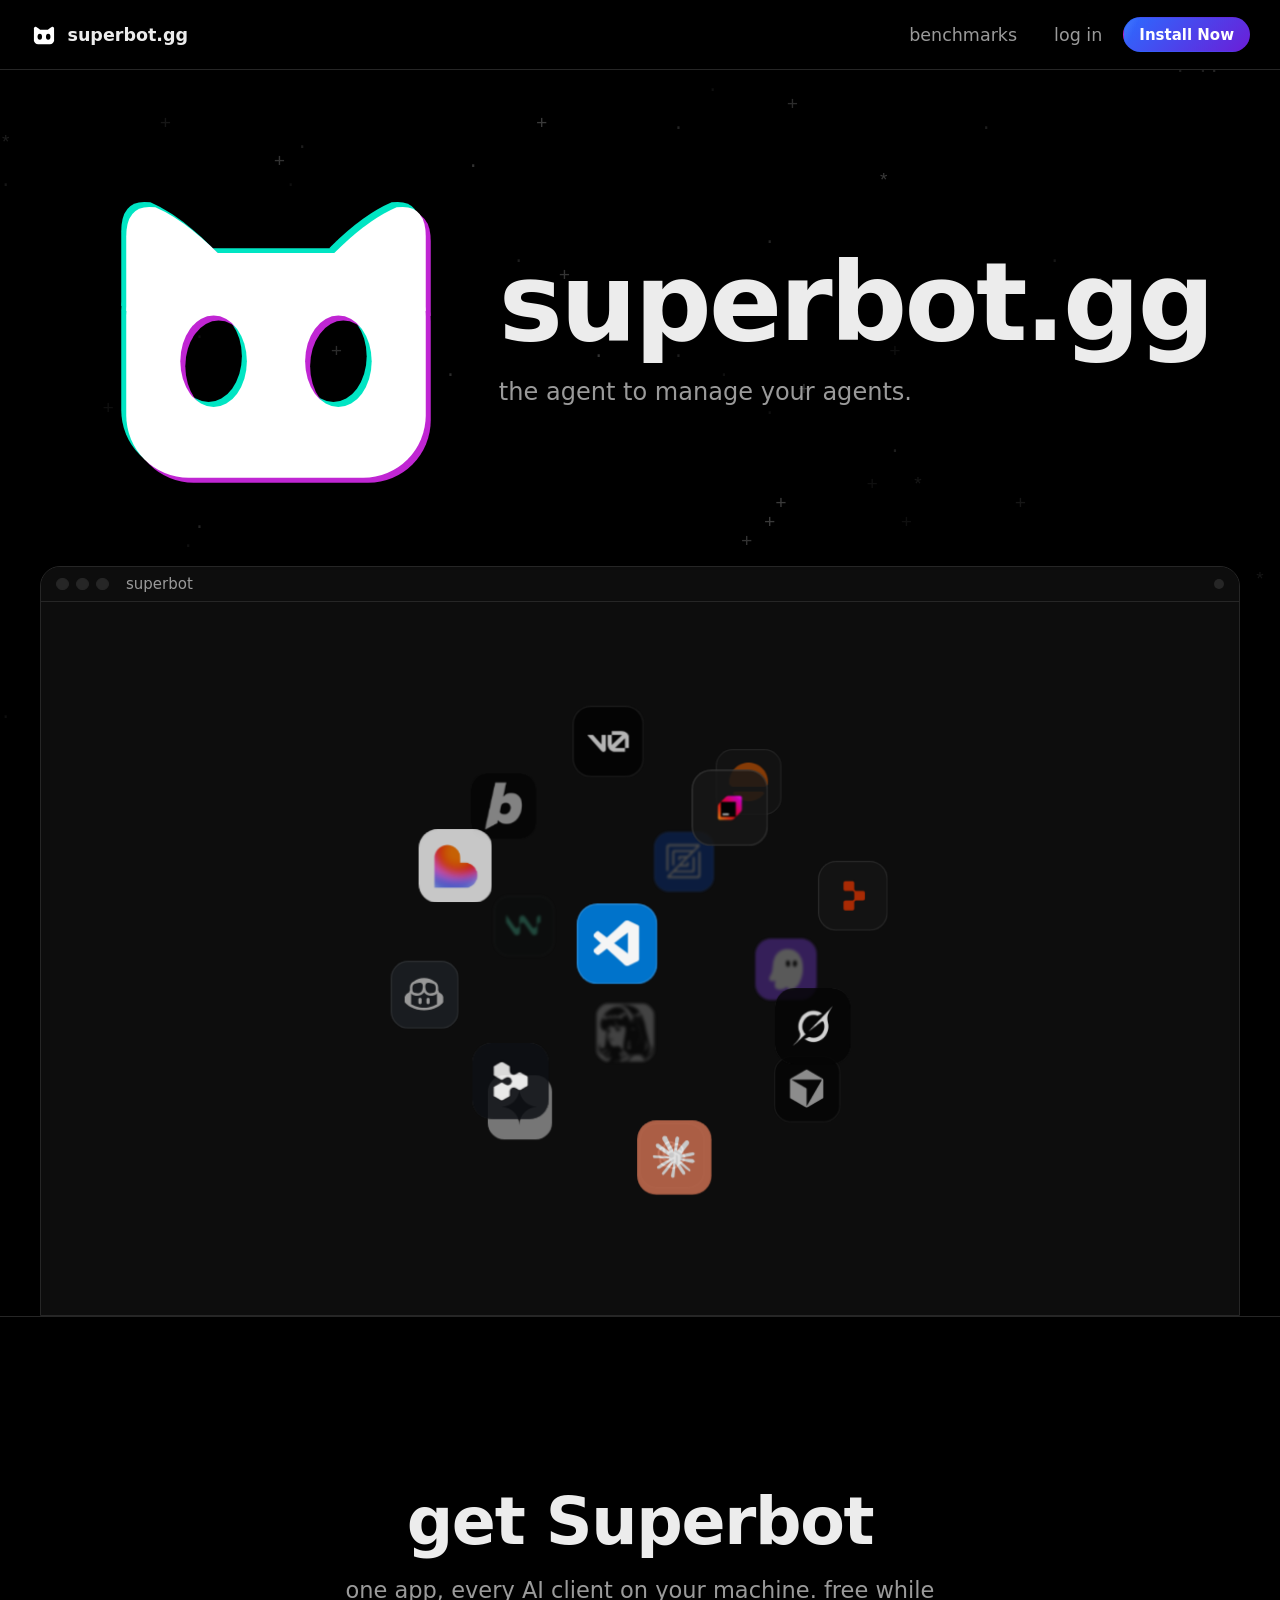
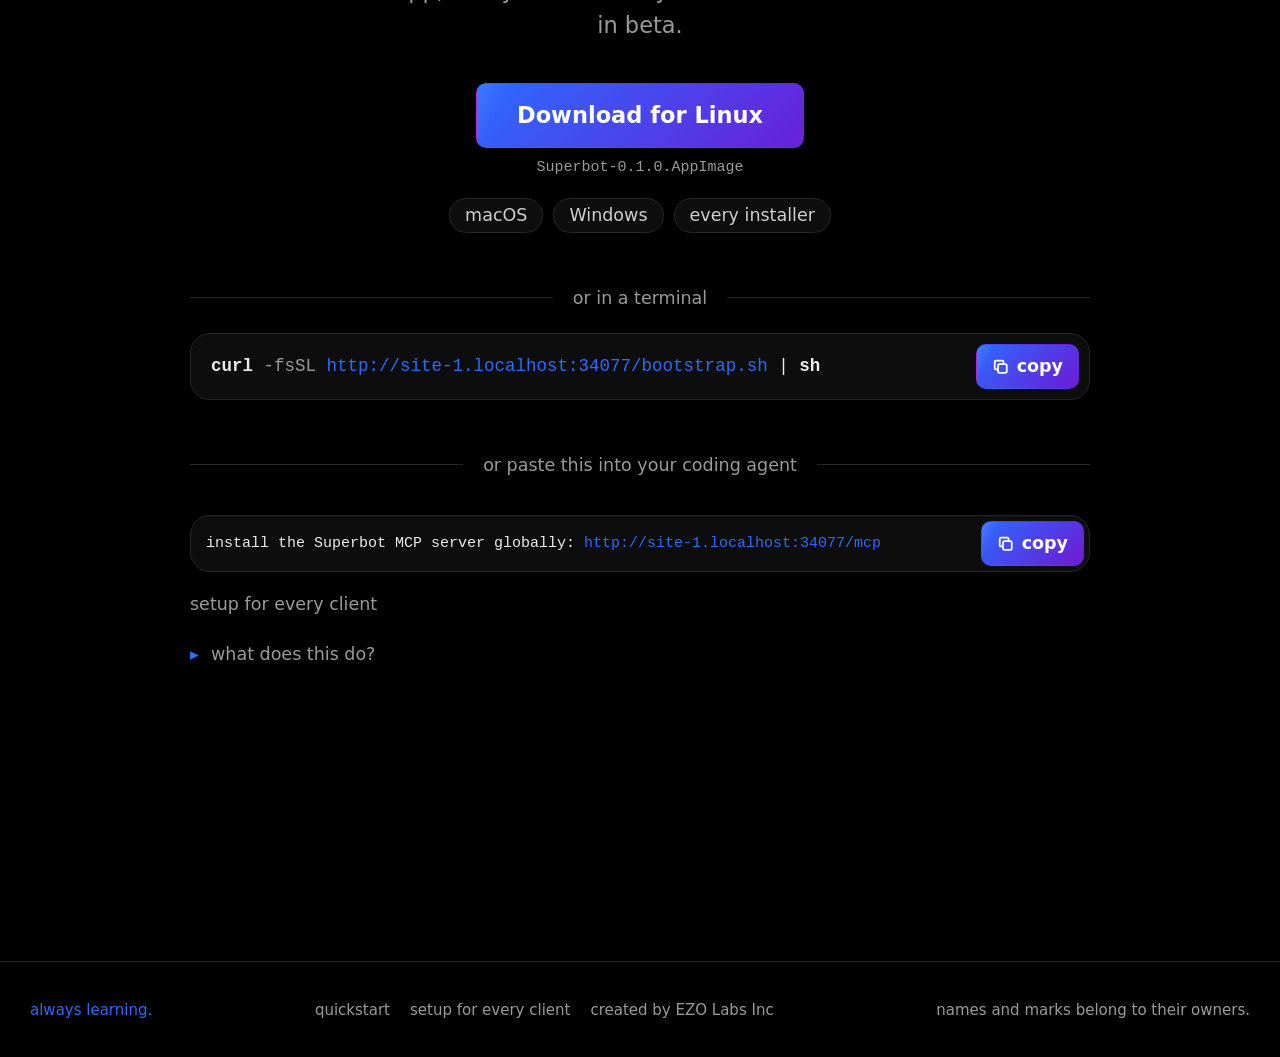
==== commit 5582a892: "ship page + referenced assets (gh-pages-ship)" ====
--- a/index.html
+++ b/index.html
@@ -9,7 +9,7 @@
 <title>superbot.gg · the agent to manage your agents</title>
 <link rel="icon" href="site/assets/favicon.svg" type="image/svg+xml"/>
 <link rel="stylesheet" href="site/assets/site.css"/>
-<link rel="stylesheet" href="site/assets/hero-3.css"/>
+<link rel="stylesheet" href="site/assets/hero-4.css"/>
 <link rel="stylesheet" href="site/assets/hub-boot-3.css"/>
 <meta name="description" content="a tiny helper that lives on your machines 24/7: your AI apps on the subscriptions you already pay for, kept fast, kept tidy, and the annoying stuff fixed before you see it."/>
 <meta property="og:type" content="website"/>
@@ -431,8 +431,8 @@
 
   // the headline editor: open the page with ?edit to tune the hero lockup
   // (headline text, size, position, mark size, gap) live, then Copy CSS
-  // and paste the block into hero-3.css / the .sb-words block in this file
-  if (new URLSearchParams(location.search).has('edit')) import('./site/assets/hero-edit-2.js');
+  // and paste the block into hero-4.css / the .sb-words block in this file
+  if (new URLSearchParams(location.search).has('edit')) import('./site/assets/hero-edit-3.js');
 </script>
 </body>
 </html>
--- a/site/assets/hero-4.css
+++ b/site/assets/hero-4.css
@@ -0,0 +1,556 @@
+/* The resident-agent lander: the stage (a desktop frame with the mascot at the
+   keyboard), incident cards that pop up around it, the beam of traffic while it
+   works, the autonomy dial and the superbot.log block. Tokens come from
+   site.css; numbers and their sources are in harness-notes/brand-refresh.md
+   (Sentry's incident cards, Cluely's enter → work → swipe-out cycle, sonner's
+   stack math, Material 3 durations). Only transform, opacity and the SVG dash
+   offset animate. */
+
+:root { --warn: #d9b86b; --stage: #0d0d0d; --window: #181818; }
+
+/* ---- hero grid: one column by default; the split variant is a two-column
+   grid on wide screens (copy + install left, stage right, log across) ---- */
+.hero {
+  max-width: var(--container); margin: 0 auto;
+  padding: var(--hero-top, var(--sp-10)) var(--gutter-r) 0 var(--gutter-l); /* --hero-top: the editor's "space above" (hero-edit-3.js) */
+  display: grid; gap: var(--sp-6); justify-items: center; text-align: center;
+  position: relative; z-index: 1;
+}
+/* grid items shrink below their content (the one-liner's nowrap command would
+   otherwise set the column's minimum and push a phone page to 620px) */
+.hero > * { min-width: 0; max-width: 100%; }
+/* the width caps come from the token sheet, not one-off px: the copy column
+   and the stage/desk share --content, the prose caps share --measure (62ch),
+   so the page reads on one width rhythm */
+.hero-copy { max-width: var(--content); margin-bottom: var(--hero-below, 0px); } /* --hero-below: the editor's "space to the animation", on top of the hero's grid gap; negative pulls the stage up */
+/* the perch anchor beside the headline: an empty box the hero's `perch` cuts
+   (hub-boot.js CUTS) move the mascot into once the terminal column collapses.
+   Empty and inert for every other cut, and gone below the tablet cut where the
+   headline needs its full width. */
+/* the brand lockup: the kit's tile beside the three-line headline, gap tight
+   enough that the two read as one unit (owner, 2026-09-08). The tile is the
+   static ring tile (a static surface, so the ring is right here); it scales
+   with the headline through the h1's font size. Below the tablet cut the tile
+   sits above the words. */
+/* the BRAND lockup, near 1:1 to the reference card (owner, 2026-09-09): the
+   big mark on the left, beside it a left-aligned block — the bold
+   "superbot.gg" wordmark over one small grey tagline — vertically centered
+   on the mark. Proportions measured off the reference (1200×630: mark 420
+   tall, wordmark ~110px, tagline ~24px, gap ~15px): wordmark .26 of the mark,
+   tagline .058, gap .035. The mark is 6.4 headline-ems (~336px at the 52px
+   token), which puts the mark at the same third of the copy column the
+   reference gives it. The tunables are custom properties so the editor
+   (site/assets/hero-edit-2.js, loaded on ?edit) can drive them live and copy
+   the values back here. */
+.sb-lockup { --hero-scale: 1; --hero-mark: 6.4em; --hero-h1-scale: 1; --hero-tag-scale: 1; --hero-gap: 12px; --hero-h1-dx: 0px; --hero-h1-dy: 0px; } /* --hero-scale: the editor's "lockup size" — one multiplier on the headline token that the mark, the wordmark and the tagline all size from, so the whole lockup grows as one */
+.sb-lockup { display: flex; align-items: center; justify-content: center; gap: var(--hero-gap); }
+.sb-words { display: flex; flex-direction: column; align-items: flex-start; text-align: left; gap: .32em; font-size: calc(var(--fs-h1) * var(--hero-scale, 1)); transform: translate(var(--hero-h1-dx), var(--hero-h1-dy)); }
+.sb-lockup .sb-words h1 { margin: 0; font-size: calc(1.66em * var(--hero-h1-scale)); line-height: 1; letter-spacing: -.025em; font-weight: 800; } /* .sb-lockup prefix out-weighs `.hero h1` below, which would otherwise reset the size */
+.sb-lockup .sb-words .tag { margin: 0; font-size: calc(.37em * var(--hero-tag-scale)); line-height: 1.2; color: var(--muted); font-weight: 500; }
+@media (max-width: 820px) { .sb-words { align-items: center; text-align: center; } }
+/* the mark alone, bigger than the tile was (3.4 headline-ems), with the kit's
+   duotone offset as a slow idle: the teal ghost up-left and the magenta ghost
+   down-right breathe between the glitch ladder's whisper (0.5 units of the
+   100-unit face) and base (1.2) offsets on two periods that never line up,
+   with one brief slip past base each cycle; the white face never moves
+   (duostorm.css --duo-offset*). SVG user units, so it scales with the mark.
+   Reduced motion rests both ghosts at the base offset: the glitch shows,
+   nothing moves. */
+.sb-glitch { flex: none; width: var(--hero-mark, 6.4em); height: var(--hero-mark, 6.4em); font-size: calc(var(--fs-h1) * var(--hero-scale, 1)); display: block; overflow: visible; }
+.sb-glitch-a { transform: translate(-1.2px, -1.2px); animation: sb-glitch-a 7s ease-in-out infinite; }
+.sb-glitch-b { transform: translate(1.2px, 1.2px); animation: sb-glitch-b 11s ease-in-out infinite; }
+@keyframes sb-glitch-a { 0%, 100% { transform: translate(-1.2px, -1.2px); } 38% { transform: translate(-0.5px, -0.6px); } 41% { transform: translate(-2.2px, -1px); } 44% { transform: translate(-1.2px, -1.2px); } 72% { transform: translate(-0.7px, -0.5px); } }
+@keyframes sb-glitch-b { 0%, 100% { transform: translate(1.2px, 1.2px); } 27% { transform: translate(0.6px, 0.5px); } 61% { transform: translate(1.2px, 1.2px); } 63% { transform: translate(2px, 0.6px); } 66% { transform: translate(1.2px, 1.2px); } 84% { transform: translate(0.5px, 0.8px); } }
+@media (prefers-reduced-motion: reduce) { .sb-glitch-a, .sb-glitch-b { animation: none; } }
+@media (max-width: 820px) { .sb-lockup { flex-direction: column; gap: var(--sp-4); } .sb-glitch { width: 104px; height: 104px; } }
+.hero h1 { font-size: var(--fs-h1); line-height: 1.1; }
+.hero .sub {
+  margin: var(--sp-4) auto 0; max-width: var(--measure); color: var(--muted);
+  font-size: var(--fs-base); line-height: var(--lh-base);
+}
+.hero .sub b { color: var(--fg); font-weight: 500; }
+/* compact: one clause per line, a break wherever the colour changes */
+.hero .sub { max-width: var(--measure); }
+.hero .sub br { display: initial; }
+/* the closing line: a slow accent shimmer across the words, the one place the
+   copy is allowed to glow. Reduced motion holds the accent colour, no sweep. */
+.hero .sub .vibe {
+  color: var(--accent); font-weight: 500;
+  background: linear-gradient(100deg, var(--storm-1) 0 38%, var(--fg) 50%, var(--storm-1) 62% 100%); /* storm-1 → ink → storm-1: the retired cream stop is gone */
+  background-size: 260% 100%; -webkit-background-clip: text; background-clip: text; color: transparent;
+  animation: vibe-sweep 3.2s var(--ease-std) infinite; /* deliberate */
+  text-shadow: 0 0 18px color-mix(in srgb, var(--accent) 35%, transparent);
+}
+@keyframes vibe-sweep { 0% { background-position: 120% 0; } 100% { background-position: -140% 0; } }
+@media (prefers-reduced-motion: reduce) { .hero .sub .vibe { animation: none; background: none; color: var(--accent); } }
+
+/* the benefit pop: on every resolved card a chip floats up and out with the
+   user's own gain on it (+$4.12, +702 tokens, 3x faster). One line, 900ms,
+   gone; the card keeps its footer. */
+.gain {
+  position: absolute; z-index: 6; pointer-events: none;
+  font-size: var(--fs-sm); line-height: var(--lh-sm); font-weight: 600; white-space: nowrap;
+  color: var(--accent); background: color-mix(in srgb, var(--accent) 12%, var(--window));
+  border: 1px solid color-mix(in srgb, var(--accent) 50%, transparent); border-radius: var(--r-pill);
+  padding: 2px 10px; box-shadow: 0 8px 24px -12px rgba(0, 0, 0, .9);
+  animation: gain-rise 1100ms var(--ease-out) both; /* deliberate */
+}
+@keyframes gain-rise {
+  0% { opacity: 0; transform: translate(-50%, 6px) scale(.9); }
+  18% { opacity: 1; transform: translate(-50%, -6px) scale(1.04); }
+  70% { opacity: 1; transform: translate(-50%, -26px) scale(1); }
+  100% { opacity: 0; transform: translate(-50%, -40px) scale(1); }
+}
+/* reduced: the sitewide kill-switch (site.css) collapses any animation to a
+   single frame held at its final keyframe — gain-fade's end is opacity 0, so
+   an animated chip would never be seen. No animation at all: a static pill
+   at the fade's held position (centered, 12px up, fully visible) for its
+   1200ms lifetime. */
+@media (prefers-reduced-motion: reduce) { .gain { animation: none; opacity: 1; transform: translate(-50%, -12px); } }
+@media (max-width: 560px) { .hero .sub { font-size: var(--fs-sm); line-height: var(--lh-sm); } }
+.hero #oneliner { width: 100%; }
+
+@media (min-width: 900px) {
+  .hero[data-variant="split"] {
+    grid-template-columns: 46fr 54fr; column-gap: var(--sp-12);
+    grid-template-areas: "copy stage" "dial stage" "install stage" "log log";
+    text-align: left; justify-items: stretch; align-items: center;
+  }
+  .hero[data-variant="split"] .hero-copy { grid-area: copy; align-self: end; max-width: none; }
+  /* the narrower column: two lines of headline, not three */
+  .hero[data-variant="split"] h1 { font-size: clamp(1.75rem, 1rem + 2.4vw, 2.75rem); }
+  .hero[data-variant="split"] .sub { margin-left: 0; }
+  .hero[data-variant="split"] .dial { grid-area: dial; justify-self: start; }
+  .hero[data-variant="split"] #oneliner { grid-area: install; align-self: start; }
+  .hero[data-variant="split"] .sb-oneliner { margin: 0; }
+  /* the desk (stage + its dock rail) owns the grid cell now; the stage itself
+     drops its 720px cap so the pair fills the column like the stage alone did */
+  .hero[data-variant="split"] .desk { grid-area: stage; max-width: none; }
+  .hero[data-variant="split"] .desk .stage { max-width: none; }
+  .hero[data-variant="split"] .log { grid-area: log; max-width: none; }
+}
+
+/* ---- the stage: the app's own canvas colour, a 16:10 window ---- */
+.stage {
+  position: relative; width: 100%; max-width: var(--content); aspect-ratio: 16 / 10;
+  background: var(--stage); border: 1px solid var(--line); border-radius: var(--r-lg);
+  overflow: hidden; text-align: left;
+  box-shadow: 0 32px 80px -40px rgba(0, 0, 0, .9);
+}
+.stage-bar {
+  position: absolute; inset: 0 0 auto 0; height: 28px; z-index: 2;
+  display: flex; align-items: center; gap: 6px; padding: 0 12px;
+  border-bottom: 1px solid var(--line); background: var(--stage);
+  font-size: var(--fs-xs); line-height: var(--lh-xs); color: var(--muted); white-space: nowrap;
+}
+.stage-bar i, .card-bar i {
+  width: 7px; height: 7px; border-radius: 50%; flex: none;
+  border: 1px solid var(--line); background: var(--raised);
+}
+.stage-bar span { margin-left: 6px; overflow: hidden; text-overflow: ellipsis; }
+.led { width: 7px; height: 7px; border-radius: 50%; background: var(--muted); flex: none; }
+.led.on { background: var(--accent); box-shadow: 0 0 0 3px color-mix(in srgb, var(--accent) 22%, transparent); }
+.led.work { background: var(--warn); animation: led-pulse 1.2s ease-in-out infinite; /* deliberate */ }
+@keyframes led-pulse { 50% { opacity: .35; } }
+.stage-bar .led, .card-bar .led { margin-left: auto; }
+
+/* the mascot sits at the bottom, centred on the desk, bottom-left in a stack */
+.stage .mascot {
+  /* 40 cols × 20 rows: 9px glyphs make a ~215px-wide, 180px-tall character
+     in the 720px stage; the side columns (cards) stay clear of its x range */
+  position: absolute; left: 50%; bottom: 6px; transform: translateX(-50%); margin: 0;
+  font: clamp(5px, 1.25vw, 9px) / 1 var(--font-mono); color: #ffffff; user-select: none;
+  filter: drop-shadow(0 0 14px rgb(255 255 255 / .10)); cursor: default; /* neutral white whisper glow only — user, 2026-09-08: "Make him just purely white with this reframe"; the storm duotone text-shadow is retired at every beat */
+}
+.stage.stacked .mascot { left: 10px; transform: none; font-size: clamp(4.5px, 1.4vw, 8px); }
+
+/* the keyboard: two staggered rows of keycaps under the character (dkl's
+   textmode keyboard rows, as CSS caps so a struck key can flash in the
+   accent). A hit lands at once and decays over 180ms, Material's small-area
+   exit duration; hero-stage.js centres it under the mascot in either layout. */
+.keys {
+  position: absolute; left: 50%; bottom: 8px; transform: translateX(-50%); z-index: 2;
+  display: grid; gap: 3px; pointer-events: none;
+}
+.keys .row { display: flex; gap: 3px; }
+.keys .row + .row { padding-left: 8px; }
+.keys i {
+  display: block; width: 13px; height: 8px; border-radius: 2px;
+  border: 1px solid var(--line); background: var(--raised);
+  transition: background-color 180ms var(--ease-out), border-color 180ms var(--ease-out), box-shadow 180ms var(--ease-out);
+}
+.keys i.hit {
+  background: var(--accent); border-color: var(--accent);
+  box-shadow: 0 0 8px color-mix(in srgb, var(--accent) 60%, transparent);
+  transition: none;
+}
+.stage.stacked .keys { bottom: 6px; gap: 2px; }
+.stage.stacked .keys .row { gap: 2px; }
+.stage.stacked .keys .row + .row { padding-left: 6px; }
+.stage.stacked .keys i { width: 10px; height: 6px; }
+
+/* the helper: a smaller second character in the left wing, with a badge
+   naming whose agent it is. Walked in and out by hero-stage.js; hidden
+   until its beat. */
+.helper {
+  position: absolute; left: 22px; bottom: 14px; z-index: 3;
+  display: grid; justify-items: center; gap: 4px; pointer-events: none;
+}
+.helper[hidden] { display: none; }
+.helper .mascot-sm {
+  margin: 0; font: clamp(3.4px, .8vw, 5.8px) / 1 var(--font-mono); color: #ffffff; user-select: none;
+  filter: drop-shadow(0 0 12px rgb(255 255 255 / .10)); /* same pure-white rule as the stage mascot: no duotone ghost at any size */
+}
+.helper .helper-tag {
+  display: inline-flex; align-items: center; gap: 4px;
+  font-size: var(--fs-xs); line-height: var(--lh-xs); padding: 0 7px; border-radius: var(--r-pill);
+  border: 1px solid var(--line); background: var(--card); color: var(--muted); white-space: nowrap;
+}
+.helper .helper-tag svg.app { width: 11px; height: 11px; flex: none; fill: currentColor; color: var(--fg); opacity: .85; }
+.stage.stacked .helper { left: auto; right: 14px; bottom: 12px; }
+/* the help card sits above the helper's head, clear of it, so the beam from
+   superbot's keyboard and the helper both stay visible */
+.stage:not(.stacked) .card[data-kind="help"] { left: 20px; top: 22%; --origin: 0 100%; }
+
+/* the beam: a thin curve from the keyboard's edge to the card it is working
+   on, with dashes travelling along it while it types */
+.beam { position: absolute; inset: 0; width: 100%; height: 100%; pointer-events: none; z-index: 3; }
+.beam path { fill: none; stroke: var(--accent); stroke-linecap: round; }
+.beam .line { stroke-width: 1.2; opacity: 0; }
+.beam .traffic { stroke-width: 2.2; stroke-dasharray: 3 14; opacity: 0; transition: opacity var(--dur-3) var(--ease-std); }
+.beam.on .traffic { opacity: .9; animation: beam-flow .7s linear infinite; /* deliberate */ }
+@keyframes beam-flow { to { stroke-dashoffset: -17; } }
+
+/* ---- incident cards: replicas of the app's own window chrome ---- */
+.card {
+  /* 280px in a 720px stage leaves the middle 160px to the mascot */
+  position: absolute; width: min(280px, 42%); z-index: 4;
+  --depth: 0;
+}
+.card-in {
+  background: var(--window); border: 1px solid var(--line); border-radius: 8px; overflow: hidden;
+  box-shadow: 0 16px 40px -20px rgba(0, 0, 0, .95);
+  font-size: var(--fs-xs); line-height: var(--lh-xs); color: var(--fg);
+  transform-origin: var(--origin, 50% 50%);
+}
+.card-bar {
+  display: flex; align-items: center; gap: 5px; height: 26px; padding: 0 10px;
+  border-bottom: 1px solid var(--line); color: var(--muted); font-size: var(--fs-xs); line-height: var(--lh-xs); white-space: nowrap;
+}
+.card-bar span { margin-left: 5px; overflow: hidden; text-overflow: ellipsis; }
+/* the client's mark(s) before its name — the dock's own symbols, at bar scale */
+.card-bar svg.app { width: 12px; height: 12px; flex: none; fill: currentColor; color: var(--fg); opacity: .85; }
+.card-bar i + svg.app { margin-left: 5px; }
+.card-bar svg.app + span { margin-left: 2px; }
+.card-body { padding: 10px 12px 8px; display: grid; gap: 5px; }
+.card .problem, .card .ask, .card .fix {
+  display: grid; grid-template-columns: 12px 1fr; gap: 6px; align-items: start; overflow-wrap: anywhere;
+}
+.card .problem { color: var(--danger); transition: color var(--dur-4) var(--ease-std); }
+.card .problem::before { content: ''; width: 6px; height: 6px; border-radius: 50%; background: currentColor; margin: 5px 3px 0; }
+.card .problem.dim { color: var(--muted); text-decoration: line-through; text-decoration-color: color-mix(in srgb, var(--muted) 55%, transparent); }
+.card .ask { color: var(--warn); }
+.card .ask::before { content: '?'; font-weight: 700; text-align: center; }
+.card .fix { color: var(--accent); }
+.card .fix::before { content: '✓'; font-weight: 700; text-align: center; opacity: 0; }
+.card .fix.done::before { opacity: 1; animation: check-pop 180ms cubic-bezier(.34, 1.56, .64, 1) both; }
+@keyframes check-pop { from { transform: scale(.4); } to { transform: none; } }
+.card .fix .t::after { content: '▌'; color: var(--accent); margin-left: 1px; animation: blink 1.06s steps(1) infinite; /* deliberate */ }
+.card .fix.done .t::after { content: none; }
+@keyframes blink { 50% { opacity: 0; } }
+.card-foot { padding: 0 12px 8px; color: var(--muted); font-size: var(--fs-xs); line-height: var(--lh-xs); }
+.card [hidden] { display: none; }
+
+/* desk layout: four anchor slots around the mascot; cards grow out of the
+   slot's own corner, never over the mascot */
+.stage:not(.stacked) .card[data-slot="tl"] { left: 20px; top: 40px; --origin: 0 0; }
+.stage:not(.stacked) .card[data-slot="tr"] { right: 20px; top: 40px; --origin: 100% 0; }
+.stage:not(.stacked) .card[data-slot="ml"] { left: 20px; top: 44%; --origin: 0 50%; }
+.stage:not(.stacked) .card[data-slot="mr"] { right: 20px; top: 44%; --origin: 100% 50%; }
+
+/* stack layout (the split variant, and any stage under 560px): one column,
+   newest on top, each older card lifted 14px and 5% smaller (sonner) */
+.stage.stacked .card {
+  right: 12px; top: 36px; width: min(300px, 56%);
+  transform: translateY(calc(var(--depth) * -14px)) scale(calc(1 - var(--depth) * .05));
+  opacity: calc(1 - var(--depth) * .28);
+  z-index: calc(10 - var(--depth));
+  /* one move, not two: the stack re-shuffles depth, position and fade together */
+  transition: transform 400ms var(--ease-out), opacity 400ms var(--ease-out); /* deliberate */
+}
+.stage.stacked .card[data-depth="1"] { --depth: 1; }
+.stage.stacked .card[data-depth="2"] { --depth: 2; }
+/* the cards behind take the front card's height (sonner's --front-toast-height),
+   so a taller older card never peeks out under a shorter new one — set inline
+   by hero-stage.js. Height itself never animates: only transform and opacity
+   move (the motion floor), so the height lands in one step. */
+.stage.stacked .card-in { --origin: 50% 0; overflow: hidden; }
+@media (max-width: 560px) {
+  /* no JS to add .stacked on a phone: the static cards still stack. The
+     [data-slot] selector matches the desk rules' specificity so these win. */
+  .stage:not(.stacked) .card[data-slot] { right: 12px; left: auto; top: 36px; width: min(300px, 56%); }
+  .stage:not(.stacked) .card[data-depth="1"] { transform: translateY(-14px) scale(.95); opacity: .72; z-index: 9; }
+  .stage:not(.stacked) .card[data-depth="2"] { transform: translateY(-28px) scale(.9); opacity: .44; z-index: 8; }
+  .stage:not(.stacked) .mascot { left: 10px; transform: none; font-size: clamp(4.5px, 1.4vw, 8px); }
+  .stage:not(.stacked) .keys { left: 76px; bottom: 6px; }
+  .stage:not(.stacked) .keys i { width: 10px; height: 6px; }
+}
+
+/* ---- the autonomy dial: a real segmented control (radiogroup) that sets
+   which cards ask before they fix. 36px targets, arrow keys move the choice. ---- */
+.dial { display: inline-flex; align-items: center; gap: var(--sp-3); font-size: var(--fs-sm); color: var(--muted); flex-wrap: wrap; justify-content: center; }
+.dial .seg { display: inline-flex; gap: 2px; border: 1px solid var(--line); border-radius: var(--r-pill); padding: 3px; background: var(--card); }
+.dial .seg button {
+  display: inline-flex; align-items: center; min-height: 30px; padding: 0 14px;
+  border: 1px solid transparent; border-radius: var(--r-pill); white-space: nowrap;
+  background: none; color: var(--muted); cursor: pointer;
+  transition: color var(--dur-2) var(--ease-std), background-color var(--dur-2) var(--ease-std), border-color var(--dur-2) var(--ease-std);
+}
+.dial .seg button:hover { color: var(--fg); background: var(--raised); }
+.dial .seg button[aria-checked="true"] { color: var(--accent); border-color: var(--accent); background: color-mix(in srgb, var(--accent) 10%, transparent); }
+.dial .hint { font-size: var(--fs-xs); line-height: var(--lh-xs); min-height: var(--lh-xs); flex-basis: 100%; text-align: center; transition: opacity var(--dur-3) var(--ease-std); }
+@media (min-width: 900px) { .hero[data-variant="split"] .dial .hint { text-align: left; } }
+/* a finger gets the 44px segment (the segmented control's own scale is 30px
+   for a mouse); the hint is a sentence, so on a phone it takes body-small */
+@media (pointer: coarse) {
+  .dial .seg button { min-height: 44px; padding: 0 var(--sp-4); }
+  .dial .hint { font-size: var(--fs-sm); line-height: var(--lh-sm); }
+}
+
+/* ---- superbot.log: the six pillars as evidence, not a feature list ---- */
+.log {
+  width: 100%; max-width: var(--content); text-align: left;
+  background: var(--stage); border: 1px solid var(--line); border-radius: var(--r-lg);
+  padding: var(--sp-3) var(--sp-4); font-size: var(--fs-sm); line-height: var(--lh-sm); color: var(--muted);
+}
+.log .lab { font-size: var(--fs-xs); line-height: var(--lh-xs); letter-spacing: .08em; text-transform: uppercase; margin-bottom: var(--sp-2); }
+.log ol { list-style: none; padding: 0; margin: 0; display: grid; gap: var(--sp-1); }
+/* one line per event, never wrapped: a terminal clips at the edge. The tag
+   column is wide enough for "superbot", the longest tag, so the text column
+   starts on the same x for every row. */
+.log li { display: grid; grid-template-columns: 8ch 9ch minmax(0, 1fr); gap: var(--sp-3); min-height: var(--lh-sm); white-space: nowrap; }
+.log li .t { overflow: hidden; text-overflow: ellipsis; overflow-wrap: normal; }
+/* the timestamp sits at full contrast (the old opacity .75 dim read ≈4.4:1
+   over the muted line, under AA); the flash cools back to rest over 600ms,
+   the way a terminal line dims */
+.log time { transition: color 600ms var(--ease-std); /* deliberate */ }
+.log b { color: var(--accent); font-weight: 500; }
+.log li.flash time { color: var(--warn); opacity: 1; transition: none; }
+/* a freshly appended line rises in; the oldest simply leaves */
+.log li { transition: opacity var(--dur-4) var(--ease-out), transform var(--dur-4) var(--ease-out); }
+.log li.new { opacity: 0; transform: translateY(6px); transition: none; }
+.log .money { color: var(--accent); }
+@media (max-width: 560px) { .log li { grid-template-columns: 9ch minmax(0, 1fr); } .log time { display: none; } }
+
+/* ---- works anywhere: one sentence after the install box (the no-JS page,
+   where the hero grid's own gap spaces it); with JS the module script moves
+   it under the install box's fold, where the .sb-oneliner rule below
+   re-tunes it ---- */
+.anywhere { margin-top: 0; max-width: var(--content); color: var(--muted); font-size: var(--fs-sm); line-height: var(--lh-sm); text-align: center; }
+.anywhere b { color: var(--fg); font-weight: 500; display: block; font-size: var(--fs-base); line-height: var(--lh-base); margin-bottom: 2px; }
+@media (min-width: 900px) { .hero[data-variant="split"] .anywhere { grid-column: 1 / -1; text-align: left; max-width: none; } }
+
+/* ---- reduced motion: the stage is a still, the log is a list ---- */
+@media (prefers-reduced-motion: reduce) {
+  .led.work, .beam .traffic, .card .fix .t::after, .card .fix.done::before { animation: none; }
+  .stage.stacked .card, .card .problem, .log time { transition: none; }
+}
+
+/* ---- hero dock: the client rail as the stage's bottom edge ---- */
+.desk { width: 100%; max-width: var(--content); }
+/* the boot-sequence hero (hub-boot.css, promoted to / 2026-09-06) carries a
+   four-column hub whose fixed tracks need ~900px; the 720px --content cap
+   squeezed its chat lane to 120px. 4/3 of --content (960px) fits the hub and
+   keeps the stage in proportion with the headline (owner, 2026-09-06: the
+   full-width stage dwarfed the copy); the copy block widens to the same cap. */
+.desk:has(.arena) { max-width: var(--hero-stage-w, calc(var(--content) * 4 / 3)); } /* --hero-stage-w: the editor's "animation width"; the stage keeps its aspect ratio, so this scales the whole animation */
+.hero:has(.arena) .hero-copy { max-width: calc(var(--content) * 4 / 3); }
+/* the headline is three lines on purpose: "the agent / to manage / your
+   agents." stacks agent, manage, agents in a column (owner, 2026-09-06). The
+   breaks are explicit <br>s in the markup, so the stack does not depend on
+   a width; balance is off so the browser never re-flows around them. */
+.hero:has(.arena) h1 { text-wrap: initial; }
+.hero:has(.arena) h1 br { display: initial; }
+.desk .stage { border-bottom-left-radius: 0; border-bottom-right-radius: 0; }
+.dock {
+  display: flex; align-items: center; flex-wrap: nowrap; gap: var(--sp-2);
+  height: max(48px, calc(var(--target-sm) + 8px)); width: 100%; /* 48px on desktop (owner, 2026-09-06: the 40px row read too small), 52px on a touch pointer */
+  padding: 0 var(--sp-3); text-align: left;
+  overflow-x: auto; overscroll-behavior-x: contain; scrollbar-width: none;
+  background: var(--stage);
+  border: 1px solid var(--line); border-top: 0;
+  border-radius: 0 0 var(--r-lg) var(--r-lg);
+  mask-image: linear-gradient(90deg, transparent 0, #000 18px, #000 calc(100% - 18px), transparent 100%);
+  -webkit-mask-image: linear-gradient(90deg, transparent 0, #000 18px, #000 calc(100% - 18px), transparent 100%);
+}
+.dock::-webkit-scrollbar { display: none; }
+.dock .lab {
+  flex: none; margin-right: var(--sp-2); color: var(--muted);
+  font-size: var(--fs-xs); line-height: var(--lh-xs); letter-spacing: .08em; text-transform: uppercase;
+}
+.dock ul.wall-list, .dock .wall-list li { display: contents; }
+.dock a {
+  display: grid; grid-template-columns: 20px 0fr; column-gap: 0; align-items: center;
+  flex: none; /* an overflowing row squeezes flex items back to min-content —
+    the open name track (min-width: 0) would collapse to 0 and the pill would
+    never extend; the row scrolls instead */
+  min-height: max(32px, var(--target-sm));
+  padding: 0 var(--sp-1); border-radius: var(--r-sm);
+  color: var(--muted); font-size: var(--fs-xs); line-height: var(--lh-xs);
+  text-decoration: none; white-space: nowrap;
+  transition: grid-template-columns var(--dur-4) var(--ease-out),
+    column-gap var(--dur-4) var(--ease-out), color var(--dur-2) var(--ease-std);
+}
+.dock a svg { width: 20px; height: 20px; opacity: .8;
+  transition: opacity var(--dur-2) var(--ease-std), filter var(--dur-2) var(--ease-std); }
+.dock a span {
+  min-width: 0; overflow: hidden; white-space: nowrap; opacity: 0;
+  transition: opacity var(--dur-2) var(--ease-std) var(--dur-2); /* fades in after the track opens */ }
+/* static / no-JS: one row, every name visible */
+.dock:not(.live) a { grid-template-columns: 20px 1fr; column-gap: 6px; }
+.dock:not(.live) a span { opacity: 1; transition-delay: 0s; }
+.dock a:hover, .dock a:focus-visible { color: var(--fg); }
+.dock a:hover svg, .dock a:focus-visible svg { opacity: 1; }
+/* live: the ladder */
+.dock.live a.on { grid-template-columns: 20px 1fr; column-gap: 6px; color: var(--fg); }
+.dock.live a.on svg, .dock.live a.on span { opacity: 1; }
+.dock.live a.done svg { opacity: 1; filter: drop-shadow(0 0 6px color-mix(in srgb, var(--accent) 55%, transparent)); }
+/* live: hover/focus previews a name (ghost links stay keyboard-reachable) */
+.dock.live a:hover, .dock.live a:focus-visible { grid-template-columns: 20px 1fr; column-gap: 6px; }
+.dock.live a:hover span, .dock.live a:focus-visible span { opacity: 1; transition-delay: 0s; }
+/* ---- phone (≤560px): lab hidden; fades/scroll/height inherited from the base rule
+   (at 720px the 18 marks+names never fit either, so the mask is base, not a phone
+   override — changed: why the input made fades phone-only) ---- */
+@media (max-width: 560px) {
+  .dock { padding: 0 var(--sp-2); }
+  .dock .lab { display: none; }
+}
+/* ---- reduced motion: no transition on the rail; .live never added, so names stay visible; the active pill is colour-only ---- */
+@media (prefers-reduced-motion: reduce) {
+  .dock a, .dock a span, .dock a svg { transition: none; }
+  .dock a.on { grid-template-columns: 20px 1fr; column-gap: 6px; color: var(--fg); }
+  .dock a.on span { opacity: 1; }
+  .dock a.done svg { filter: none; }
+}
+
+/* ---- the thought: what the character is thinking while it reads a card,
+   and what it is "dreaming" between fixes (its profile of you, packed a
+   little tighter each time). hero-stage.js fills it and places it just
+   above the head; it is decoration, aria-hidden, and never in the tree the
+   stage's own label already describes. ---- */
+.thought {
+  position: absolute; z-index: 5; right: 16px; bottom: 16px;
+  max-width: 250px; padding: 6px 10px; border-radius: var(--r-lg);
+  background: color-mix(in srgb, var(--window) 88%, transparent); border: 1px solid var(--line);
+  font: var(--fs-xs)/var(--lh-xs) var(--font-mono); color: var(--muted); pointer-events: none;
+  opacity: 0; transition: opacity 200ms var(--ease-std, ease);
+}
+.thought.on { opacity: 1; }
+.thought .lab { color: var(--accent); }
+.thought .lab::after { content: ' · '; color: var(--muted); }
+.thought .t { color: var(--fg); }
+/* two small dots toward the character, the way a thought bubble trails to
+   its thinker: leftward on the desk, downward in the stacked layout */
+.thought::after {
+  content: '· ·'; position: absolute; left: -18px; top: 50%; transform: translateY(-50%);
+  color: var(--muted); font-size: 12px; letter-spacing: 2px; line-height: 1;
+}
+/* stacked: the cards pile on the right and the character sits bottom-left,
+   so the spare corner is top-left */
+.stage.stacked .thought { right: auto; bottom: auto; left: 12px; top: 40px; max-width: calc(44% - 30px); }
+.stage.stacked .thought::after { left: 14px; top: auto; bottom: -15px; transform: none; }
+@media (max-width: 560px) { .thought { padding: 4px 8px; } }
+
+/* ---- the works-anywhere line, tucked under the install box's "what does
+   this do?" fold (owner, 2026-09-01): left-aligned like the fold's own
+   copy, and no section gap once it is inside ---- */
+.sb-oneliner details.sb-fold .anywhere { margin-top: var(--sp-3); max-width: none; text-align: left; }
+.sb-oneliner details.sb-fold .anywhere b { font-size: var(--fs-sm); line-height: var(--lh-sm); }
+
+/* ---- the stage on a phone (reviewer, 2026-09-02: "an empty black box with
+   a smudge"): a taller 4:3 window, the character at 1.6vw glyphs (~150px wide
+   at 393px, was 90), the card column narrowed to 52% so the two stay clear of
+   each other. Last in the sheet on purpose: it has to outrank both the desk
+   and the stacked rules above at equal specificity. ---- */
+@media (max-width: 560px) {
+  .stage { aspect-ratio: 4 / 3; }
+  .stage.stacked .mascot, .stage:not(.stacked) .mascot { font-size: clamp(5px, 1.6vw, 8px); }
+  .stage.stacked .card, .stage:not(.stacked) .card[data-slot] { width: min(300px, 52%); }
+  .stage.stacked .thought { max-width: calc(48% - 24px); }
+}
+
+/* ---- a phone on its side: 343px of height showed the headline and nothing
+   else (reviewer, 2026-09-02). Tighter top padding and a smaller h1 bring the
+   stage's upper half onto the first screen. ---- */
+@media (orientation: landscape) and (max-height: 500px) {
+  .hero { padding-top: var(--sp-5); gap: var(--sp-4); }
+  .hero h1 { font-size: clamp(1.5rem, 1rem + 2vw, 2rem); }
+  .hero .sub { margin-top: var(--sp-2); }
+}
+
+/* ---- 320px nav (WCAG 1.4.10): the 360px tier in site.css sizes the links at
+   12px with 4px padding, and the row ran five items (benchmarks, docs,
+   chat, log in) when this was measured. At 12px mono (~7.2px/char, ~0.6em) the content column is
+   320 − 2×16 gutters = 288px: word "superbot" 8ch 58 + 16 padding = 74, gap,
+   benchmarks 10ch 72 + 8 = 80, docs 37, chat 37, pill "log in" 6ch 43 + 8 = 51.
+   Untouched (".gg" shown, 8px gap, 16px pill padding) that is 96 + 8 + 205 = 317
+   — it wraps. Dropping ".gg" (−22), trimming the gap (−4) and the pill padding
+   (−8) lands it at 283px, a 5px cushion. Since the docs link left the nav
+   (2026-09-05) the row is four items and 280px WITH ".gg", so the wordmark
+   stays whole here like on every other page; only the trims remain. ---- */
+@media (max-width: 360px) {
+  .sb-header-in { gap: var(--sp-1); }
+  .sb-nav a.pill { padding: 0 var(--sp-1); }
+}
+/* the same row on a 320px touch device: site.css's 360px tier lifts every
+   nav link to min-width var(--target-sm), which is 44px wide under a coarse
+   pointer — 80 + 44 + 44 + 51 + word 66 + gap 4 = 289px, a hair over the 288px
+   column, and no padding trim can close it. Only the min-width gives: the rows
+   stay 44 TALL (min-height follows --target, untouched); only the width gives,
+   and only at this width, where 44×4 plus the wordmark physically cannot fit.
+   The wordmark keeps site.css's padding: a lander-only trim here put its
+   text 4px left of every other page's (2026-09-05), and with the links
+   giving width the row fits without it. */
+@media (max-width: 360px) and (pointer: coarse) {
+  .sb-nav a { min-width: 0; }
+}
+
+/* ---- the download hero: its own section after the stage, the height of
+   the viewport so the reader scrolls INTO it (owner, 2026-09-08). One
+   headline, one sentence, the visitor's platform as the ONE primary on the
+   storm action (the section's bold element), the other platforms as quiet
+   chips, the requirements line, then the agent paste line as the second path.
+   Every value is a site.css token; the two radii are --r-control (chips,
+   buttons, the command box) and --r-surface (nothing here: the section has no
+   card, the paste box is the widget's own). ---- */
+.dl-hero {
+  min-height: 100svh; display: grid; place-items: center;
+  padding: var(--sp-16) var(--gutter-r) var(--sp-16) var(--gutter-l);
+  border-top: 1px solid var(--line);
+  position: relative; z-index: 1;
+}
+.dl-hero-in { width: 100%; max-width: var(--content); display: grid; justify-items: center; text-align: center; gap: var(--sp-4); }
+.dl-hero h2 { font-size: var(--fs-h1); line-height: 1.1; letter-spacing: var(--tracking-tight); max-width: 16ch; }
+.dl-sub { color: var(--muted); font-size: var(--fs-lg); line-height: var(--lh-lg); max-width: 46ch; margin-top: calc(-1 * var(--sp-1)); }
+.dl-primary { display: grid; justify-items: center; gap: var(--sp-2); margin-top: var(--sp-4); }
+.dl-cta { min-height: 52px; padding: 0 var(--sp-8); font-size: var(--fs-lg); border-radius: var(--r-control); }
+.dl-file { color: var(--muted); font: var(--fs-xs) / var(--lh-xs) var(--font-mono); }
+.dl-alts { list-style: none; margin: 0; padding: 0; display: flex; flex-wrap: wrap; justify-content: center; gap: var(--sp-2); }
+.dl-chip {
+  display: inline-flex; align-items: center; min-height: var(--target-sm); padding: 0 var(--sp-3);
+  border: 1px solid var(--line); border-radius: var(--r-pill); background: var(--card);
+  color: var(--secondary); font-size: var(--fs-sm); text-decoration: none;
+  transition: border-color var(--dur-2) var(--ease-std), color var(--dur-2) var(--ease-std);
+}
+.dl-chip:hover, .dl-chip:active { border-color: var(--accent); color: var(--fg); }
+
+/* the divider between the two paths: a labelled hairline, the one structural
+   device here, because it tells the reader the paste line is an alternative */
+.dl-or { width: 100%; display: flex; align-items: center; gap: var(--sp-4); color: var(--muted); font-size: var(--fs-sm); margin-top: var(--sp-6); }
+.dl-or::before, .dl-or::after { content: ""; flex: 1; height: 1px; background: var(--line); }
+.dl-hero #oneliner, .dl-hero #dl-shell { width: 100%; }
+.dl-hero .anywhere { margin-top: var(--sp-2); }
+@media (max-width: 600px) {
+  .dl-hero { min-height: auto; padding-top: var(--sp-12); padding-bottom: var(--sp-12); }
+  .dl-cta { width: 100%; }
+}
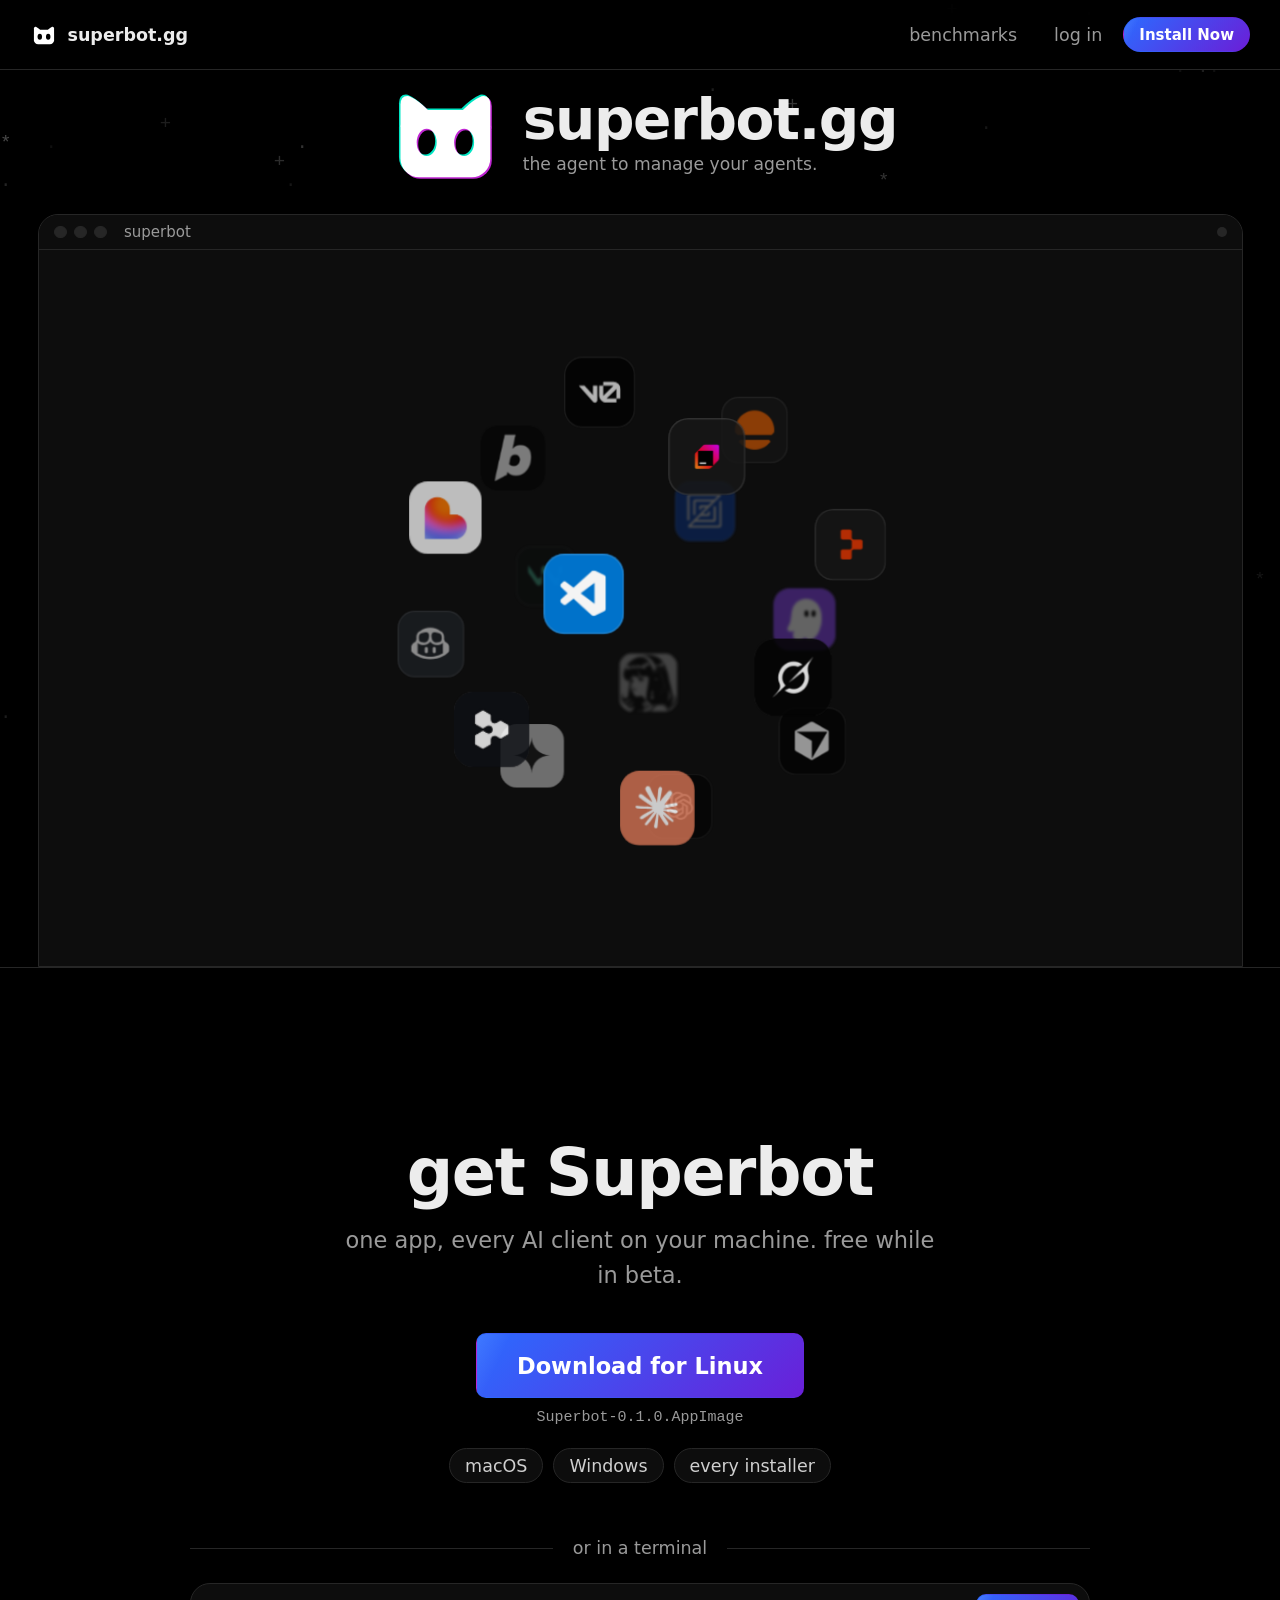
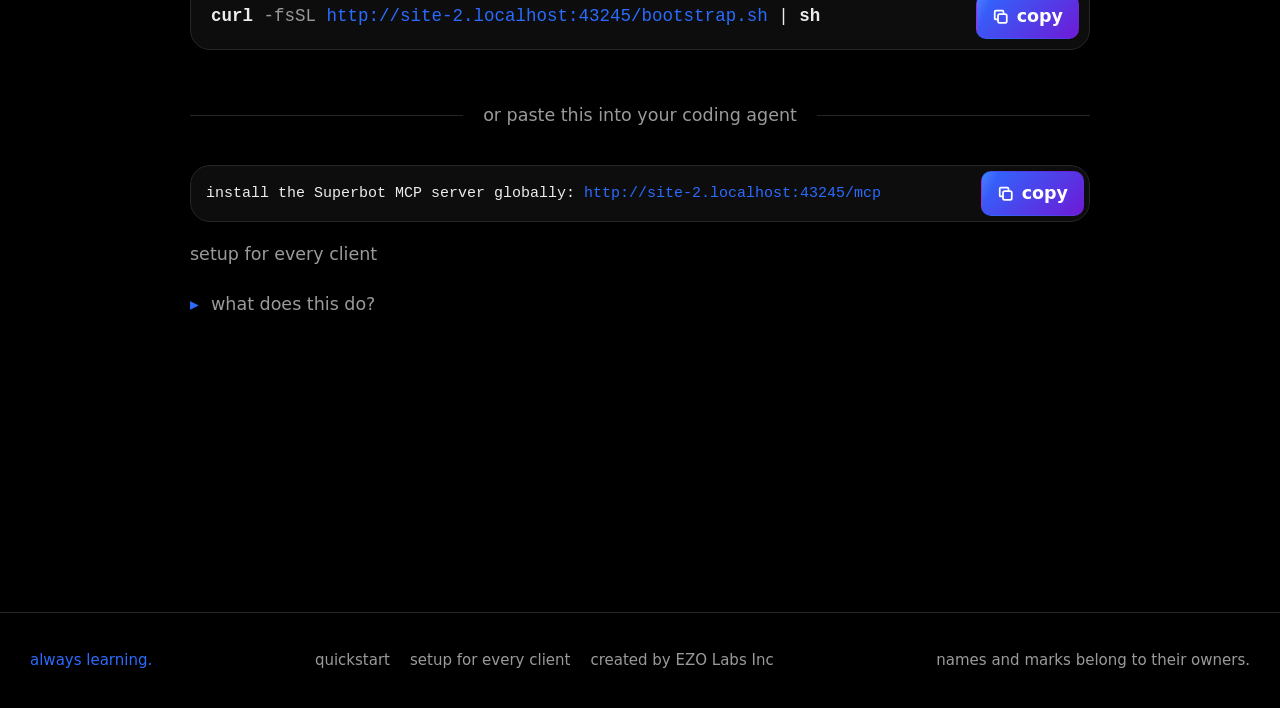
==== commit 91e420fc: "ship page + referenced assets (gh-pages-ship)" ====
--- a/index.html
+++ b/index.html
@@ -9,7 +9,7 @@
 <title>superbot.gg · the agent to manage your agents</title>
 <link rel="icon" href="site/assets/favicon.svg" type="image/svg+xml"/>
 <link rel="stylesheet" href="site/assets/site.css"/>
-<link rel="stylesheet" href="site/assets/hero-4.css"/>
+<link rel="stylesheet" href="site/assets/hero-5.css"/>
 <link rel="stylesheet" href="site/assets/hub-boot-3.css"/>
 <meta name="description" content="a tiny helper that lives on your machines 24/7: your AI apps on the subscriptions you already pay for, kept fast, kept tidy, and the annoying stuff fixed before you see it."/>
 <meta property="og:type" content="website"/>
@@ -431,8 +431,8 @@
 
   // the headline editor: open the page with ?edit to tune the hero lockup
   // (headline text, size, position, mark size, gap) live, then Copy CSS
-  // and paste the block into hero-4.css / the .sb-words block in this file
-  if (new URLSearchParams(location.search).has('edit')) import('./site/assets/hero-edit-3.js');
+  // and paste the block into hero-5.css / the .sb-words block in this file
+  if (new URLSearchParams(location.search).has('edit')) import('./site/assets/hero-edit-4.js');
 </script>
 </body>
 </html>
--- a/site/assets/hero-5.css
+++ b/site/assets/hero-5.css
@@ -0,0 +1,559 @@
+/* The resident-agent lander: the stage (a desktop frame with the mascot at the
+   keyboard), incident cards that pop up around it, the beam of traffic while it
+   works, the autonomy dial and the superbot.log block. Tokens come from
+   site.css; numbers and their sources are in harness-notes/brand-refresh.md
+   (Sentry's incident cards, Cluely's enter → work → swipe-out cycle, sonner's
+   stack math, Material 3 durations). Only transform, opacity and the SVG dash
+   offset animate. */
+
+:root { --warn: #d9b86b; --stage: #0d0d0d; --window: #181818; }
+
+/* ---- hero grid: one column by default; the split variant is a two-column
+   grid on wide screens (copy + install left, stage right, log across) ---- */
+.hero {
+  --hero-top: 0px; --hero-below: -9px; --hero-stage-w: 964px; /* the owner's editor settings (2026-09-09): lockup flush to the nav, the stage pulled 9px up under it, 964px wide */
+  max-width: var(--container); margin: 0 auto;
+  padding: 0 var(--gutter-r) 0 var(--gutter-l); /* the top space lives on .hero-copy's margin (--hero-top) so the editor can take it NEGATIVE — padding clamps at 0 */
+  display: grid; gap: var(--sp-6); justify-items: center; text-align: center;
+  position: relative; z-index: 1;
+}
+/* grid items shrink below their content (the one-liner's nowrap command would
+   otherwise set the column's minimum and push a phone page to 620px) */
+.hero > * { min-width: 0; max-width: 100%; }
+/* the width caps come from the token sheet, not one-off px: the copy column
+   and the stage/desk share --content, the prose caps share --measure (62ch),
+   so the page reads on one width rhythm */
+.hero-copy { max-width: var(--content); margin-top: var(--hero-top, var(--sp-10)); margin-bottom: var(--hero-below, 0px); } /* --hero-top: the editor's "space above" (was the hero's padding; a margin can go negative and pull the lockup up under the nav). --hero-below: "space to the animation", on top of the hero's grid gap; negative pulls the stage up. Note the mark's SVG box carries ~21% of empty space above the visible face, so "0" still shows a little air */
+/* the perch anchor beside the headline: an empty box the hero's `perch` cuts
+   (hub-boot.js CUTS) move the mascot into once the terminal column collapses.
+   Empty and inert for every other cut, and gone below the tablet cut where the
+   headline needs its full width. */
+/* the brand lockup: the kit's tile beside the three-line headline, gap tight
+   enough that the two read as one unit (owner, 2026-09-08). The tile is the
+   static ring tile (a static surface, so the ring is right here); it scales
+   with the headline through the h1's font size. Below the tablet cut the tile
+   sits above the words. */
+/* the BRAND lockup, near 1:1 to the reference card (owner, 2026-09-09): the
+   big mark on the left, beside it a left-aligned block — the bold
+   "superbot.gg" wordmark over one small grey tagline — vertically centered
+   on the mark. Proportions measured off the reference (1200×630: mark 420
+   tall, wordmark ~110px, tagline ~24px, gap ~15px): wordmark .26 of the mark,
+   tagline .058, gap .035. The mark is 6.4 headline-ems (~336px at the 52px
+   token), which puts the mark at the same third of the copy column the
+   reference gives it. The tunables are custom properties so the editor
+   (site/assets/hero-edit-2.js, loaded on ?edit) can drive them live and copy
+   the values back here. */
+/* the SHIPPED values are the owner's own editor settings (2026-09-09): a
+   compact lockup (.3 of the token) with the words scaled back up inside it */
+.sb-lockup { --hero-scale: .3; --hero-mark: 6.4em; --hero-h1-scale: 1.75; --hero-tag-scale: 2.38; --hero-gap: 12px; --hero-h1-dx: 0px; --hero-h1-dy: 0px; } /* --hero-scale: the editor's "lockup size" — one multiplier on the headline token that the mark, the wordmark and the tagline all size from, so the whole lockup grows as one */
+.sb-lockup { display: flex; align-items: center; justify-content: center; gap: var(--hero-gap); }
+.sb-words { display: flex; flex-direction: column; align-items: flex-start; text-align: left; gap: .32em; font-size: calc(var(--fs-h1) * var(--hero-scale, 1)); transform: translate(var(--hero-h1-dx), var(--hero-h1-dy)); }
+.sb-lockup .sb-words h1 { margin: 0; font-size: calc(1.66em * var(--hero-h1-scale)); line-height: 1; letter-spacing: -.025em; font-weight: 800; } /* .sb-lockup prefix out-weighs `.hero h1` below, which would otherwise reset the size */
+.sb-lockup .sb-words .tag { margin: 0; font-size: calc(.37em * var(--hero-tag-scale)); line-height: 1.2; color: var(--muted); font-weight: 500; }
+@media (max-width: 820px) { .sb-words { align-items: center; text-align: center; } }
+/* the mark alone, bigger than the tile was (3.4 headline-ems), with the kit's
+   duotone offset as a slow idle: the teal ghost up-left and the magenta ghost
+   down-right breathe between the glitch ladder's whisper (0.5 units of the
+   100-unit face) and base (1.2) offsets on two periods that never line up,
+   with one brief slip past base each cycle; the white face never moves
+   (duostorm.css --duo-offset*). SVG user units, so it scales with the mark.
+   Reduced motion rests both ghosts at the base offset: the glitch shows,
+   nothing moves. */
+.sb-glitch { flex: none; width: var(--hero-mark, 6.4em); height: var(--hero-mark, 6.4em); font-size: calc(var(--fs-h1) * var(--hero-scale, 1)); display: block; overflow: visible; }
+.sb-glitch-a { transform: translate(-1.2px, -1.2px); animation: sb-glitch-a 7s ease-in-out infinite; }
+.sb-glitch-b { transform: translate(1.2px, 1.2px); animation: sb-glitch-b 11s ease-in-out infinite; }
+@keyframes sb-glitch-a { 0%, 100% { transform: translate(-1.2px, -1.2px); } 38% { transform: translate(-0.5px, -0.6px); } 41% { transform: translate(-2.2px, -1px); } 44% { transform: translate(-1.2px, -1.2px); } 72% { transform: translate(-0.7px, -0.5px); } }
+@keyframes sb-glitch-b { 0%, 100% { transform: translate(1.2px, 1.2px); } 27% { transform: translate(0.6px, 0.5px); } 61% { transform: translate(1.2px, 1.2px); } 63% { transform: translate(2px, 0.6px); } 66% { transform: translate(1.2px, 1.2px); } 84% { transform: translate(0.5px, 0.8px); } }
+@media (prefers-reduced-motion: reduce) { .sb-glitch-a, .sb-glitch-b { animation: none; } }
+@media (max-width: 820px) { .sb-lockup { flex-direction: column; gap: var(--sp-4); } .sb-glitch { width: 104px; height: 104px; } }
+.hero h1 { font-size: var(--fs-h1); line-height: 1.1; }
+.hero .sub {
+  margin: var(--sp-4) auto 0; max-width: var(--measure); color: var(--muted);
+  font-size: var(--fs-base); line-height: var(--lh-base);
+}
+.hero .sub b { color: var(--fg); font-weight: 500; }
+/* compact: one clause per line, a break wherever the colour changes */
+.hero .sub { max-width: var(--measure); }
+.hero .sub br { display: initial; }
+/* the closing line: a slow accent shimmer across the words, the one place the
+   copy is allowed to glow. Reduced motion holds the accent colour, no sweep. */
+.hero .sub .vibe {
+  color: var(--accent); font-weight: 500;
+  background: linear-gradient(100deg, var(--storm-1) 0 38%, var(--fg) 50%, var(--storm-1) 62% 100%); /* storm-1 → ink → storm-1: the retired cream stop is gone */
+  background-size: 260% 100%; -webkit-background-clip: text; background-clip: text; color: transparent;
+  animation: vibe-sweep 3.2s var(--ease-std) infinite; /* deliberate */
+  text-shadow: 0 0 18px color-mix(in srgb, var(--accent) 35%, transparent);
+}
+@keyframes vibe-sweep { 0% { background-position: 120% 0; } 100% { background-position: -140% 0; } }
+@media (prefers-reduced-motion: reduce) { .hero .sub .vibe { animation: none; background: none; color: var(--accent); } }
+
+/* the benefit pop: on every resolved card a chip floats up and out with the
+   user's own gain on it (+$4.12, +702 tokens, 3x faster). One line, 900ms,
+   gone; the card keeps its footer. */
+.gain {
+  position: absolute; z-index: 6; pointer-events: none;
+  font-size: var(--fs-sm); line-height: var(--lh-sm); font-weight: 600; white-space: nowrap;
+  color: var(--accent); background: color-mix(in srgb, var(--accent) 12%, var(--window));
+  border: 1px solid color-mix(in srgb, var(--accent) 50%, transparent); border-radius: var(--r-pill);
+  padding: 2px 10px; box-shadow: 0 8px 24px -12px rgba(0, 0, 0, .9);
+  animation: gain-rise 1100ms var(--ease-out) both; /* deliberate */
+}
+@keyframes gain-rise {
+  0% { opacity: 0; transform: translate(-50%, 6px) scale(.9); }
+  18% { opacity: 1; transform: translate(-50%, -6px) scale(1.04); }
+  70% { opacity: 1; transform: translate(-50%, -26px) scale(1); }
+  100% { opacity: 0; transform: translate(-50%, -40px) scale(1); }
+}
+/* reduced: the sitewide kill-switch (site.css) collapses any animation to a
+   single frame held at its final keyframe — gain-fade's end is opacity 0, so
+   an animated chip would never be seen. No animation at all: a static pill
+   at the fade's held position (centered, 12px up, fully visible) for its
+   1200ms lifetime. */
+@media (prefers-reduced-motion: reduce) { .gain { animation: none; opacity: 1; transform: translate(-50%, -12px); } }
+@media (max-width: 560px) { .hero .sub { font-size: var(--fs-sm); line-height: var(--lh-sm); } }
+.hero #oneliner { width: 100%; }
+
+@media (min-width: 900px) {
+  .hero[data-variant="split"] {
+    grid-template-columns: 46fr 54fr; column-gap: var(--sp-12);
+    grid-template-areas: "copy stage" "dial stage" "install stage" "log log";
+    text-align: left; justify-items: stretch; align-items: center;
+  }
+  .hero[data-variant="split"] .hero-copy { grid-area: copy; align-self: end; max-width: none; }
+  /* the narrower column: two lines of headline, not three */
+  .hero[data-variant="split"] h1 { font-size: clamp(1.75rem, 1rem + 2.4vw, 2.75rem); }
+  .hero[data-variant="split"] .sub { margin-left: 0; }
+  .hero[data-variant="split"] .dial { grid-area: dial; justify-self: start; }
+  .hero[data-variant="split"] #oneliner { grid-area: install; align-self: start; }
+  .hero[data-variant="split"] .sb-oneliner { margin: 0; }
+  /* the desk (stage + its dock rail) owns the grid cell now; the stage itself
+     drops its 720px cap so the pair fills the column like the stage alone did */
+  .hero[data-variant="split"] .desk { grid-area: stage; max-width: none; }
+  .hero[data-variant="split"] .desk .stage { max-width: none; }
+  .hero[data-variant="split"] .log { grid-area: log; max-width: none; }
+}
+
+/* ---- the stage: the app's own canvas colour, a 16:10 window ---- */
+.stage {
+  position: relative; width: 100%; max-width: var(--content); aspect-ratio: 16 / 10;
+  background: var(--stage); border: 1px solid var(--line); border-radius: var(--r-lg);
+  overflow: hidden; text-align: left;
+  box-shadow: 0 32px 80px -40px rgba(0, 0, 0, .9);
+}
+.stage-bar {
+  position: absolute; inset: 0 0 auto 0; height: 28px; z-index: 2;
+  display: flex; align-items: center; gap: 6px; padding: 0 12px;
+  border-bottom: 1px solid var(--line); background: var(--stage);
+  font-size: var(--fs-xs); line-height: var(--lh-xs); color: var(--muted); white-space: nowrap;
+}
+.stage-bar i, .card-bar i {
+  width: 7px; height: 7px; border-radius: 50%; flex: none;
+  border: 1px solid var(--line); background: var(--raised);
+}
+.stage-bar span { margin-left: 6px; overflow: hidden; text-overflow: ellipsis; }
+.led { width: 7px; height: 7px; border-radius: 50%; background: var(--muted); flex: none; }
+.led.on { background: var(--accent); box-shadow: 0 0 0 3px color-mix(in srgb, var(--accent) 22%, transparent); }
+.led.work { background: var(--warn); animation: led-pulse 1.2s ease-in-out infinite; /* deliberate */ }
+@keyframes led-pulse { 50% { opacity: .35; } }
+.stage-bar .led, .card-bar .led { margin-left: auto; }
+
+/* the mascot sits at the bottom, centred on the desk, bottom-left in a stack */
+.stage .mascot {
+  /* 40 cols × 20 rows: 9px glyphs make a ~215px-wide, 180px-tall character
+     in the 720px stage; the side columns (cards) stay clear of its x range */
+  position: absolute; left: 50%; bottom: 6px; transform: translateX(-50%); margin: 0;
+  font: clamp(5px, 1.25vw, 9px) / 1 var(--font-mono); color: #ffffff; user-select: none;
+  filter: drop-shadow(0 0 14px rgb(255 255 255 / .10)); cursor: default; /* neutral white whisper glow only — user, 2026-09-08: "Make him just purely white with this reframe"; the storm duotone text-shadow is retired at every beat */
+}
+.stage.stacked .mascot { left: 10px; transform: none; font-size: clamp(4.5px, 1.4vw, 8px); }
+
+/* the keyboard: two staggered rows of keycaps under the character (dkl's
+   textmode keyboard rows, as CSS caps so a struck key can flash in the
+   accent). A hit lands at once and decays over 180ms, Material's small-area
+   exit duration; hero-stage.js centres it under the mascot in either layout. */
+.keys {
+  position: absolute; left: 50%; bottom: 8px; transform: translateX(-50%); z-index: 2;
+  display: grid; gap: 3px; pointer-events: none;
+}
+.keys .row { display: flex; gap: 3px; }
+.keys .row + .row { padding-left: 8px; }
+.keys i {
+  display: block; width: 13px; height: 8px; border-radius: 2px;
+  border: 1px solid var(--line); background: var(--raised);
+  transition: background-color 180ms var(--ease-out), border-color 180ms var(--ease-out), box-shadow 180ms var(--ease-out);
+}
+.keys i.hit {
+  background: var(--accent); border-color: var(--accent);
+  box-shadow: 0 0 8px color-mix(in srgb, var(--accent) 60%, transparent);
+  transition: none;
+}
+.stage.stacked .keys { bottom: 6px; gap: 2px; }
+.stage.stacked .keys .row { gap: 2px; }
+.stage.stacked .keys .row + .row { padding-left: 6px; }
+.stage.stacked .keys i { width: 10px; height: 6px; }
+
+/* the helper: a smaller second character in the left wing, with a badge
+   naming whose agent it is. Walked in and out by hero-stage.js; hidden
+   until its beat. */
+.helper {
+  position: absolute; left: 22px; bottom: 14px; z-index: 3;
+  display: grid; justify-items: center; gap: 4px; pointer-events: none;
+}
+.helper[hidden] { display: none; }
+.helper .mascot-sm {
+  margin: 0; font: clamp(3.4px, .8vw, 5.8px) / 1 var(--font-mono); color: #ffffff; user-select: none;
+  filter: drop-shadow(0 0 12px rgb(255 255 255 / .10)); /* same pure-white rule as the stage mascot: no duotone ghost at any size */
+}
+.helper .helper-tag {
+  display: inline-flex; align-items: center; gap: 4px;
+  font-size: var(--fs-xs); line-height: var(--lh-xs); padding: 0 7px; border-radius: var(--r-pill);
+  border: 1px solid var(--line); background: var(--card); color: var(--muted); white-space: nowrap;
+}
+.helper .helper-tag svg.app { width: 11px; height: 11px; flex: none; fill: currentColor; color: var(--fg); opacity: .85; }
+.stage.stacked .helper { left: auto; right: 14px; bottom: 12px; }
+/* the help card sits above the helper's head, clear of it, so the beam from
+   superbot's keyboard and the helper both stay visible */
+.stage:not(.stacked) .card[data-kind="help"] { left: 20px; top: 22%; --origin: 0 100%; }
+
+/* the beam: a thin curve from the keyboard's edge to the card it is working
+   on, with dashes travelling along it while it types */
+.beam { position: absolute; inset: 0; width: 100%; height: 100%; pointer-events: none; z-index: 3; }
+.beam path { fill: none; stroke: var(--accent); stroke-linecap: round; }
+.beam .line { stroke-width: 1.2; opacity: 0; }
+.beam .traffic { stroke-width: 2.2; stroke-dasharray: 3 14; opacity: 0; transition: opacity var(--dur-3) var(--ease-std); }
+.beam.on .traffic { opacity: .9; animation: beam-flow .7s linear infinite; /* deliberate */ }
+@keyframes beam-flow { to { stroke-dashoffset: -17; } }
+
+/* ---- incident cards: replicas of the app's own window chrome ---- */
+.card {
+  /* 280px in a 720px stage leaves the middle 160px to the mascot */
+  position: absolute; width: min(280px, 42%); z-index: 4;
+  --depth: 0;
+}
+.card-in {
+  background: var(--window); border: 1px solid var(--line); border-radius: 8px; overflow: hidden;
+  box-shadow: 0 16px 40px -20px rgba(0, 0, 0, .95);
+  font-size: var(--fs-xs); line-height: var(--lh-xs); color: var(--fg);
+  transform-origin: var(--origin, 50% 50%);
+}
+.card-bar {
+  display: flex; align-items: center; gap: 5px; height: 26px; padding: 0 10px;
+  border-bottom: 1px solid var(--line); color: var(--muted); font-size: var(--fs-xs); line-height: var(--lh-xs); white-space: nowrap;
+}
+.card-bar span { margin-left: 5px; overflow: hidden; text-overflow: ellipsis; }
+/* the client's mark(s) before its name — the dock's own symbols, at bar scale */
+.card-bar svg.app { width: 12px; height: 12px; flex: none; fill: currentColor; color: var(--fg); opacity: .85; }
+.card-bar i + svg.app { margin-left: 5px; }
+.card-bar svg.app + span { margin-left: 2px; }
+.card-body { padding: 10px 12px 8px; display: grid; gap: 5px; }
+.card .problem, .card .ask, .card .fix {
+  display: grid; grid-template-columns: 12px 1fr; gap: 6px; align-items: start; overflow-wrap: anywhere;
+}
+.card .problem { color: var(--danger); transition: color var(--dur-4) var(--ease-std); }
+.card .problem::before { content: ''; width: 6px; height: 6px; border-radius: 50%; background: currentColor; margin: 5px 3px 0; }
+.card .problem.dim { color: var(--muted); text-decoration: line-through; text-decoration-color: color-mix(in srgb, var(--muted) 55%, transparent); }
+.card .ask { color: var(--warn); }
+.card .ask::before { content: '?'; font-weight: 700; text-align: center; }
+.card .fix { color: var(--accent); }
+.card .fix::before { content: '✓'; font-weight: 700; text-align: center; opacity: 0; }
+.card .fix.done::before { opacity: 1; animation: check-pop 180ms cubic-bezier(.34, 1.56, .64, 1) both; }
+@keyframes check-pop { from { transform: scale(.4); } to { transform: none; } }
+.card .fix .t::after { content: '▌'; color: var(--accent); margin-left: 1px; animation: blink 1.06s steps(1) infinite; /* deliberate */ }
+.card .fix.done .t::after { content: none; }
+@keyframes blink { 50% { opacity: 0; } }
+.card-foot { padding: 0 12px 8px; color: var(--muted); font-size: var(--fs-xs); line-height: var(--lh-xs); }
+.card [hidden] { display: none; }
+
+/* desk layout: four anchor slots around the mascot; cards grow out of the
+   slot's own corner, never over the mascot */
+.stage:not(.stacked) .card[data-slot="tl"] { left: 20px; top: 40px; --origin: 0 0; }
+.stage:not(.stacked) .card[data-slot="tr"] { right: 20px; top: 40px; --origin: 100% 0; }
+.stage:not(.stacked) .card[data-slot="ml"] { left: 20px; top: 44%; --origin: 0 50%; }
+.stage:not(.stacked) .card[data-slot="mr"] { right: 20px; top: 44%; --origin: 100% 50%; }
+
+/* stack layout (the split variant, and any stage under 560px): one column,
+   newest on top, each older card lifted 14px and 5% smaller (sonner) */
+.stage.stacked .card {
+  right: 12px; top: 36px; width: min(300px, 56%);
+  transform: translateY(calc(var(--depth) * -14px)) scale(calc(1 - var(--depth) * .05));
+  opacity: calc(1 - var(--depth) * .28);
+  z-index: calc(10 - var(--depth));
+  /* one move, not two: the stack re-shuffles depth, position and fade together */
+  transition: transform 400ms var(--ease-out), opacity 400ms var(--ease-out); /* deliberate */
+}
+.stage.stacked .card[data-depth="1"] { --depth: 1; }
+.stage.stacked .card[data-depth="2"] { --depth: 2; }
+/* the cards behind take the front card's height (sonner's --front-toast-height),
+   so a taller older card never peeks out under a shorter new one — set inline
+   by hero-stage.js. Height itself never animates: only transform and opacity
+   move (the motion floor), so the height lands in one step. */
+.stage.stacked .card-in { --origin: 50% 0; overflow: hidden; }
+@media (max-width: 560px) {
+  /* no JS to add .stacked on a phone: the static cards still stack. The
+     [data-slot] selector matches the desk rules' specificity so these win. */
+  .stage:not(.stacked) .card[data-slot] { right: 12px; left: auto; top: 36px; width: min(300px, 56%); }
+  .stage:not(.stacked) .card[data-depth="1"] { transform: translateY(-14px) scale(.95); opacity: .72; z-index: 9; }
+  .stage:not(.stacked) .card[data-depth="2"] { transform: translateY(-28px) scale(.9); opacity: .44; z-index: 8; }
+  .stage:not(.stacked) .mascot { left: 10px; transform: none; font-size: clamp(4.5px, 1.4vw, 8px); }
+  .stage:not(.stacked) .keys { left: 76px; bottom: 6px; }
+  .stage:not(.stacked) .keys i { width: 10px; height: 6px; }
+}
+
+/* ---- the autonomy dial: a real segmented control (radiogroup) that sets
+   which cards ask before they fix. 36px targets, arrow keys move the choice. ---- */
+.dial { display: inline-flex; align-items: center; gap: var(--sp-3); font-size: var(--fs-sm); color: var(--muted); flex-wrap: wrap; justify-content: center; }
+.dial .seg { display: inline-flex; gap: 2px; border: 1px solid var(--line); border-radius: var(--r-pill); padding: 3px; background: var(--card); }
+.dial .seg button {
+  display: inline-flex; align-items: center; min-height: 30px; padding: 0 14px;
+  border: 1px solid transparent; border-radius: var(--r-pill); white-space: nowrap;
+  background: none; color: var(--muted); cursor: pointer;
+  transition: color var(--dur-2) var(--ease-std), background-color var(--dur-2) var(--ease-std), border-color var(--dur-2) var(--ease-std);
+}
+.dial .seg button:hover { color: var(--fg); background: var(--raised); }
+.dial .seg button[aria-checked="true"] { color: var(--accent); border-color: var(--accent); background: color-mix(in srgb, var(--accent) 10%, transparent); }
+.dial .hint { font-size: var(--fs-xs); line-height: var(--lh-xs); min-height: var(--lh-xs); flex-basis: 100%; text-align: center; transition: opacity var(--dur-3) var(--ease-std); }
+@media (min-width: 900px) { .hero[data-variant="split"] .dial .hint { text-align: left; } }
+/* a finger gets the 44px segment (the segmented control's own scale is 30px
+   for a mouse); the hint is a sentence, so on a phone it takes body-small */
+@media (pointer: coarse) {
+  .dial .seg button { min-height: 44px; padding: 0 var(--sp-4); }
+  .dial .hint { font-size: var(--fs-sm); line-height: var(--lh-sm); }
+}
+
+/* ---- superbot.log: the six pillars as evidence, not a feature list ---- */
+.log {
+  width: 100%; max-width: var(--content); text-align: left;
+  background: var(--stage); border: 1px solid var(--line); border-radius: var(--r-lg);
+  padding: var(--sp-3) var(--sp-4); font-size: var(--fs-sm); line-height: var(--lh-sm); color: var(--muted);
+}
+.log .lab { font-size: var(--fs-xs); line-height: var(--lh-xs); letter-spacing: .08em; text-transform: uppercase; margin-bottom: var(--sp-2); }
+.log ol { list-style: none; padding: 0; margin: 0; display: grid; gap: var(--sp-1); }
+/* one line per event, never wrapped: a terminal clips at the edge. The tag
+   column is wide enough for "superbot", the longest tag, so the text column
+   starts on the same x for every row. */
+.log li { display: grid; grid-template-columns: 8ch 9ch minmax(0, 1fr); gap: var(--sp-3); min-height: var(--lh-sm); white-space: nowrap; }
+.log li .t { overflow: hidden; text-overflow: ellipsis; overflow-wrap: normal; }
+/* the timestamp sits at full contrast (the old opacity .75 dim read ≈4.4:1
+   over the muted line, under AA); the flash cools back to rest over 600ms,
+   the way a terminal line dims */
+.log time { transition: color 600ms var(--ease-std); /* deliberate */ }
+.log b { color: var(--accent); font-weight: 500; }
+.log li.flash time { color: var(--warn); opacity: 1; transition: none; }
+/* a freshly appended line rises in; the oldest simply leaves */
+.log li { transition: opacity var(--dur-4) var(--ease-out), transform var(--dur-4) var(--ease-out); }
+.log li.new { opacity: 0; transform: translateY(6px); transition: none; }
+.log .money { color: var(--accent); }
+@media (max-width: 560px) { .log li { grid-template-columns: 9ch minmax(0, 1fr); } .log time { display: none; } }
+
+/* ---- works anywhere: one sentence after the install box (the no-JS page,
+   where the hero grid's own gap spaces it); with JS the module script moves
+   it under the install box's fold, where the .sb-oneliner rule below
+   re-tunes it ---- */
+.anywhere { margin-top: 0; max-width: var(--content); color: var(--muted); font-size: var(--fs-sm); line-height: var(--lh-sm); text-align: center; }
+.anywhere b { color: var(--fg); font-weight: 500; display: block; font-size: var(--fs-base); line-height: var(--lh-base); margin-bottom: 2px; }
+@media (min-width: 900px) { .hero[data-variant="split"] .anywhere { grid-column: 1 / -1; text-align: left; max-width: none; } }
+
+/* ---- reduced motion: the stage is a still, the log is a list ---- */
+@media (prefers-reduced-motion: reduce) {
+  .led.work, .beam .traffic, .card .fix .t::after, .card .fix.done::before { animation: none; }
+  .stage.stacked .card, .card .problem, .log time { transition: none; }
+}
+
+/* ---- hero dock: the client rail as the stage's bottom edge ---- */
+.desk { width: 100%; max-width: var(--content); }
+/* the boot-sequence hero (hub-boot.css, promoted to / 2026-09-06) carries a
+   four-column hub whose fixed tracks need ~900px; the 720px --content cap
+   squeezed its chat lane to 120px. 4/3 of --content (960px) fits the hub and
+   keeps the stage in proportion with the headline (owner, 2026-09-06: the
+   full-width stage dwarfed the copy); the copy block widens to the same cap. */
+.desk:has(.arena) { max-width: var(--hero-stage-w, calc(var(--content) * 4 / 3)); } /* --hero-stage-w: the editor's "animation width"; the stage keeps its aspect ratio, so this scales the whole animation */
+.hero:has(.arena) .hero-copy { max-width: calc(var(--content) * 4 / 3); }
+/* the headline is three lines on purpose: "the agent / to manage / your
+   agents." stacks agent, manage, agents in a column (owner, 2026-09-06). The
+   breaks are explicit <br>s in the markup, so the stack does not depend on
+   a width; balance is off so the browser never re-flows around them. */
+.hero:has(.arena) h1 { text-wrap: initial; }
+.hero:has(.arena) h1 br { display: initial; }
+.desk .stage { border-bottom-left-radius: 0; border-bottom-right-radius: 0; }
+.dock {
+  display: flex; align-items: center; flex-wrap: nowrap; gap: var(--sp-2);
+  height: max(48px, calc(var(--target-sm) + 8px)); width: 100%; /* 48px on desktop (owner, 2026-09-06: the 40px row read too small), 52px on a touch pointer */
+  padding: 0 var(--sp-3); text-align: left;
+  overflow-x: auto; overscroll-behavior-x: contain; scrollbar-width: none;
+  background: var(--stage);
+  border: 1px solid var(--line); border-top: 0;
+  border-radius: 0 0 var(--r-lg) var(--r-lg);
+  mask-image: linear-gradient(90deg, transparent 0, #000 18px, #000 calc(100% - 18px), transparent 100%);
+  -webkit-mask-image: linear-gradient(90deg, transparent 0, #000 18px, #000 calc(100% - 18px), transparent 100%);
+}
+.dock::-webkit-scrollbar { display: none; }
+.dock .lab {
+  flex: none; margin-right: var(--sp-2); color: var(--muted);
+  font-size: var(--fs-xs); line-height: var(--lh-xs); letter-spacing: .08em; text-transform: uppercase;
+}
+.dock ul.wall-list, .dock .wall-list li { display: contents; }
+.dock a {
+  display: grid; grid-template-columns: 20px 0fr; column-gap: 0; align-items: center;
+  flex: none; /* an overflowing row squeezes flex items back to min-content —
+    the open name track (min-width: 0) would collapse to 0 and the pill would
+    never extend; the row scrolls instead */
+  min-height: max(32px, var(--target-sm));
+  padding: 0 var(--sp-1); border-radius: var(--r-sm);
+  color: var(--muted); font-size: var(--fs-xs); line-height: var(--lh-xs);
+  text-decoration: none; white-space: nowrap;
+  transition: grid-template-columns var(--dur-4) var(--ease-out),
+    column-gap var(--dur-4) var(--ease-out), color var(--dur-2) var(--ease-std);
+}
+.dock a svg { width: 20px; height: 20px; opacity: .8;
+  transition: opacity var(--dur-2) var(--ease-std), filter var(--dur-2) var(--ease-std); }
+.dock a span {
+  min-width: 0; overflow: hidden; white-space: nowrap; opacity: 0;
+  transition: opacity var(--dur-2) var(--ease-std) var(--dur-2); /* fades in after the track opens */ }
+/* static / no-JS: one row, every name visible */
+.dock:not(.live) a { grid-template-columns: 20px 1fr; column-gap: 6px; }
+.dock:not(.live) a span { opacity: 1; transition-delay: 0s; }
+.dock a:hover, .dock a:focus-visible { color: var(--fg); }
+.dock a:hover svg, .dock a:focus-visible svg { opacity: 1; }
+/* live: the ladder */
+.dock.live a.on { grid-template-columns: 20px 1fr; column-gap: 6px; color: var(--fg); }
+.dock.live a.on svg, .dock.live a.on span { opacity: 1; }
+.dock.live a.done svg { opacity: 1; filter: drop-shadow(0 0 6px color-mix(in srgb, var(--accent) 55%, transparent)); }
+/* live: hover/focus previews a name (ghost links stay keyboard-reachable) */
+.dock.live a:hover, .dock.live a:focus-visible { grid-template-columns: 20px 1fr; column-gap: 6px; }
+.dock.live a:hover span, .dock.live a:focus-visible span { opacity: 1; transition-delay: 0s; }
+/* ---- phone (≤560px): lab hidden; fades/scroll/height inherited from the base rule
+   (at 720px the 18 marks+names never fit either, so the mask is base, not a phone
+   override — changed: why the input made fades phone-only) ---- */
+@media (max-width: 560px) {
+  .dock { padding: 0 var(--sp-2); }
+  .dock .lab { display: none; }
+}
+/* ---- reduced motion: no transition on the rail; .live never added, so names stay visible; the active pill is colour-only ---- */
+@media (prefers-reduced-motion: reduce) {
+  .dock a, .dock a span, .dock a svg { transition: none; }
+  .dock a.on { grid-template-columns: 20px 1fr; column-gap: 6px; color: var(--fg); }
+  .dock a.on span { opacity: 1; }
+  .dock a.done svg { filter: none; }
+}
+
+/* ---- the thought: what the character is thinking while it reads a card,
+   and what it is "dreaming" between fixes (its profile of you, packed a
+   little tighter each time). hero-stage.js fills it and places it just
+   above the head; it is decoration, aria-hidden, and never in the tree the
+   stage's own label already describes. ---- */
+.thought {
+  position: absolute; z-index: 5; right: 16px; bottom: 16px;
+  max-width: 250px; padding: 6px 10px; border-radius: var(--r-lg);
+  background: color-mix(in srgb, var(--window) 88%, transparent); border: 1px solid var(--line);
+  font: var(--fs-xs)/var(--lh-xs) var(--font-mono); color: var(--muted); pointer-events: none;
+  opacity: 0; transition: opacity 200ms var(--ease-std, ease);
+}
+.thought.on { opacity: 1; }
+.thought .lab { color: var(--accent); }
+.thought .lab::after { content: ' · '; color: var(--muted); }
+.thought .t { color: var(--fg); }
+/* two small dots toward the character, the way a thought bubble trails to
+   its thinker: leftward on the desk, downward in the stacked layout */
+.thought::after {
+  content: '· ·'; position: absolute; left: -18px; top: 50%; transform: translateY(-50%);
+  color: var(--muted); font-size: 12px; letter-spacing: 2px; line-height: 1;
+}
+/* stacked: the cards pile on the right and the character sits bottom-left,
+   so the spare corner is top-left */
+.stage.stacked .thought { right: auto; bottom: auto; left: 12px; top: 40px; max-width: calc(44% - 30px); }
+.stage.stacked .thought::after { left: 14px; top: auto; bottom: -15px; transform: none; }
+@media (max-width: 560px) { .thought { padding: 4px 8px; } }
+
+/* ---- the works-anywhere line, tucked under the install box's "what does
+   this do?" fold (owner, 2026-09-01): left-aligned like the fold's own
+   copy, and no section gap once it is inside ---- */
+.sb-oneliner details.sb-fold .anywhere { margin-top: var(--sp-3); max-width: none; text-align: left; }
+.sb-oneliner details.sb-fold .anywhere b { font-size: var(--fs-sm); line-height: var(--lh-sm); }
+
+/* ---- the stage on a phone (reviewer, 2026-09-02: "an empty black box with
+   a smudge"): a taller 4:3 window, the character at 1.6vw glyphs (~150px wide
+   at 393px, was 90), the card column narrowed to 52% so the two stay clear of
+   each other. Last in the sheet on purpose: it has to outrank both the desk
+   and the stacked rules above at equal specificity. ---- */
+@media (max-width: 560px) {
+  .stage { aspect-ratio: 4 / 3; }
+  .stage.stacked .mascot, .stage:not(.stacked) .mascot { font-size: clamp(5px, 1.6vw, 8px); }
+  .stage.stacked .card, .stage:not(.stacked) .card[data-slot] { width: min(300px, 52%); }
+  .stage.stacked .thought { max-width: calc(48% - 24px); }
+}
+
+/* ---- a phone on its side: 343px of height showed the headline and nothing
+   else (reviewer, 2026-09-02). Tighter top padding and a smaller h1 bring the
+   stage's upper half onto the first screen. ---- */
+@media (orientation: landscape) and (max-height: 500px) {
+  .hero { padding-top: var(--sp-5); gap: var(--sp-4); }
+  .hero h1 { font-size: clamp(1.5rem, 1rem + 2vw, 2rem); }
+  .hero .sub { margin-top: var(--sp-2); }
+}
+
+/* ---- 320px nav (WCAG 1.4.10): the 360px tier in site.css sizes the links at
+   12px with 4px padding, and the row ran five items (benchmarks, docs,
+   chat, log in) when this was measured. At 12px mono (~7.2px/char, ~0.6em) the content column is
+   320 − 2×16 gutters = 288px: word "superbot" 8ch 58 + 16 padding = 74, gap,
+   benchmarks 10ch 72 + 8 = 80, docs 37, chat 37, pill "log in" 6ch 43 + 8 = 51.
+   Untouched (".gg" shown, 8px gap, 16px pill padding) that is 96 + 8 + 205 = 317
+   — it wraps. Dropping ".gg" (−22), trimming the gap (−4) and the pill padding
+   (−8) lands it at 283px, a 5px cushion. Since the docs link left the nav
+   (2026-09-05) the row is four items and 280px WITH ".gg", so the wordmark
+   stays whole here like on every other page; only the trims remain. ---- */
+@media (max-width: 360px) {
+  .sb-header-in { gap: var(--sp-1); }
+  .sb-nav a.pill { padding: 0 var(--sp-1); }
+}
+/* the same row on a 320px touch device: site.css's 360px tier lifts every
+   nav link to min-width var(--target-sm), which is 44px wide under a coarse
+   pointer — 80 + 44 + 44 + 51 + word 66 + gap 4 = 289px, a hair over the 288px
+   column, and no padding trim can close it. Only the min-width gives: the rows
+   stay 44 TALL (min-height follows --target, untouched); only the width gives,
+   and only at this width, where 44×4 plus the wordmark physically cannot fit.
+   The wordmark keeps site.css's padding: a lander-only trim here put its
+   text 4px left of every other page's (2026-09-05), and with the links
+   giving width the row fits without it. */
+@media (max-width: 360px) and (pointer: coarse) {
+  .sb-nav a { min-width: 0; }
+}
+
+/* ---- the download hero: its own section after the stage, the height of
+   the viewport so the reader scrolls INTO it (owner, 2026-09-08). One
+   headline, one sentence, the visitor's platform as the ONE primary on the
+   storm action (the section's bold element), the other platforms as quiet
+   chips, the requirements line, then the agent paste line as the second path.
+   Every value is a site.css token; the two radii are --r-control (chips,
+   buttons, the command box) and --r-surface (nothing here: the section has no
+   card, the paste box is the widget's own). ---- */
+.dl-hero {
+  min-height: 100svh; display: grid; place-items: center;
+  padding: var(--sp-16) var(--gutter-r) var(--sp-16) var(--gutter-l);
+  border-top: 1px solid var(--line);
+  position: relative; z-index: 1;
+}
+.dl-hero-in { width: 100%; max-width: var(--content); display: grid; justify-items: center; text-align: center; gap: var(--sp-4); }
+.dl-hero h2 { font-size: var(--fs-h1); line-height: 1.1; letter-spacing: var(--tracking-tight); max-width: 16ch; }
+.dl-sub { color: var(--muted); font-size: var(--fs-lg); line-height: var(--lh-lg); max-width: 46ch; margin-top: calc(-1 * var(--sp-1)); }
+.dl-primary { display: grid; justify-items: center; gap: var(--sp-2); margin-top: var(--sp-4); }
+.dl-cta { min-height: 52px; padding: 0 var(--sp-8); font-size: var(--fs-lg); border-radius: var(--r-control); }
+.dl-file { color: var(--muted); font: var(--fs-xs) / var(--lh-xs) var(--font-mono); }
+.dl-alts { list-style: none; margin: 0; padding: 0; display: flex; flex-wrap: wrap; justify-content: center; gap: var(--sp-2); }
+.dl-chip {
+  display: inline-flex; align-items: center; min-height: var(--target-sm); padding: 0 var(--sp-3);
+  border: 1px solid var(--line); border-radius: var(--r-pill); background: var(--card);
+  color: var(--secondary); font-size: var(--fs-sm); text-decoration: none;
+  transition: border-color var(--dur-2) var(--ease-std), color var(--dur-2) var(--ease-std);
+}
+.dl-chip:hover, .dl-chip:active { border-color: var(--accent); color: var(--fg); }
+
+/* the divider between the two paths: a labelled hairline, the one structural
+   device here, because it tells the reader the paste line is an alternative */
+.dl-or { width: 100%; display: flex; align-items: center; gap: var(--sp-4); color: var(--muted); font-size: var(--fs-sm); margin-top: var(--sp-6); }
+.dl-or::before, .dl-or::after { content: ""; flex: 1; height: 1px; background: var(--line); }
+.dl-hero #oneliner, .dl-hero #dl-shell { width: 100%; }
+.dl-hero .anywhere { margin-top: var(--sp-2); }
+@media (max-width: 600px) {
+  .dl-hero { min-height: auto; padding-top: var(--sp-12); padding-bottom: var(--sp-12); }
+  .dl-cta { width: 100%; }
+}
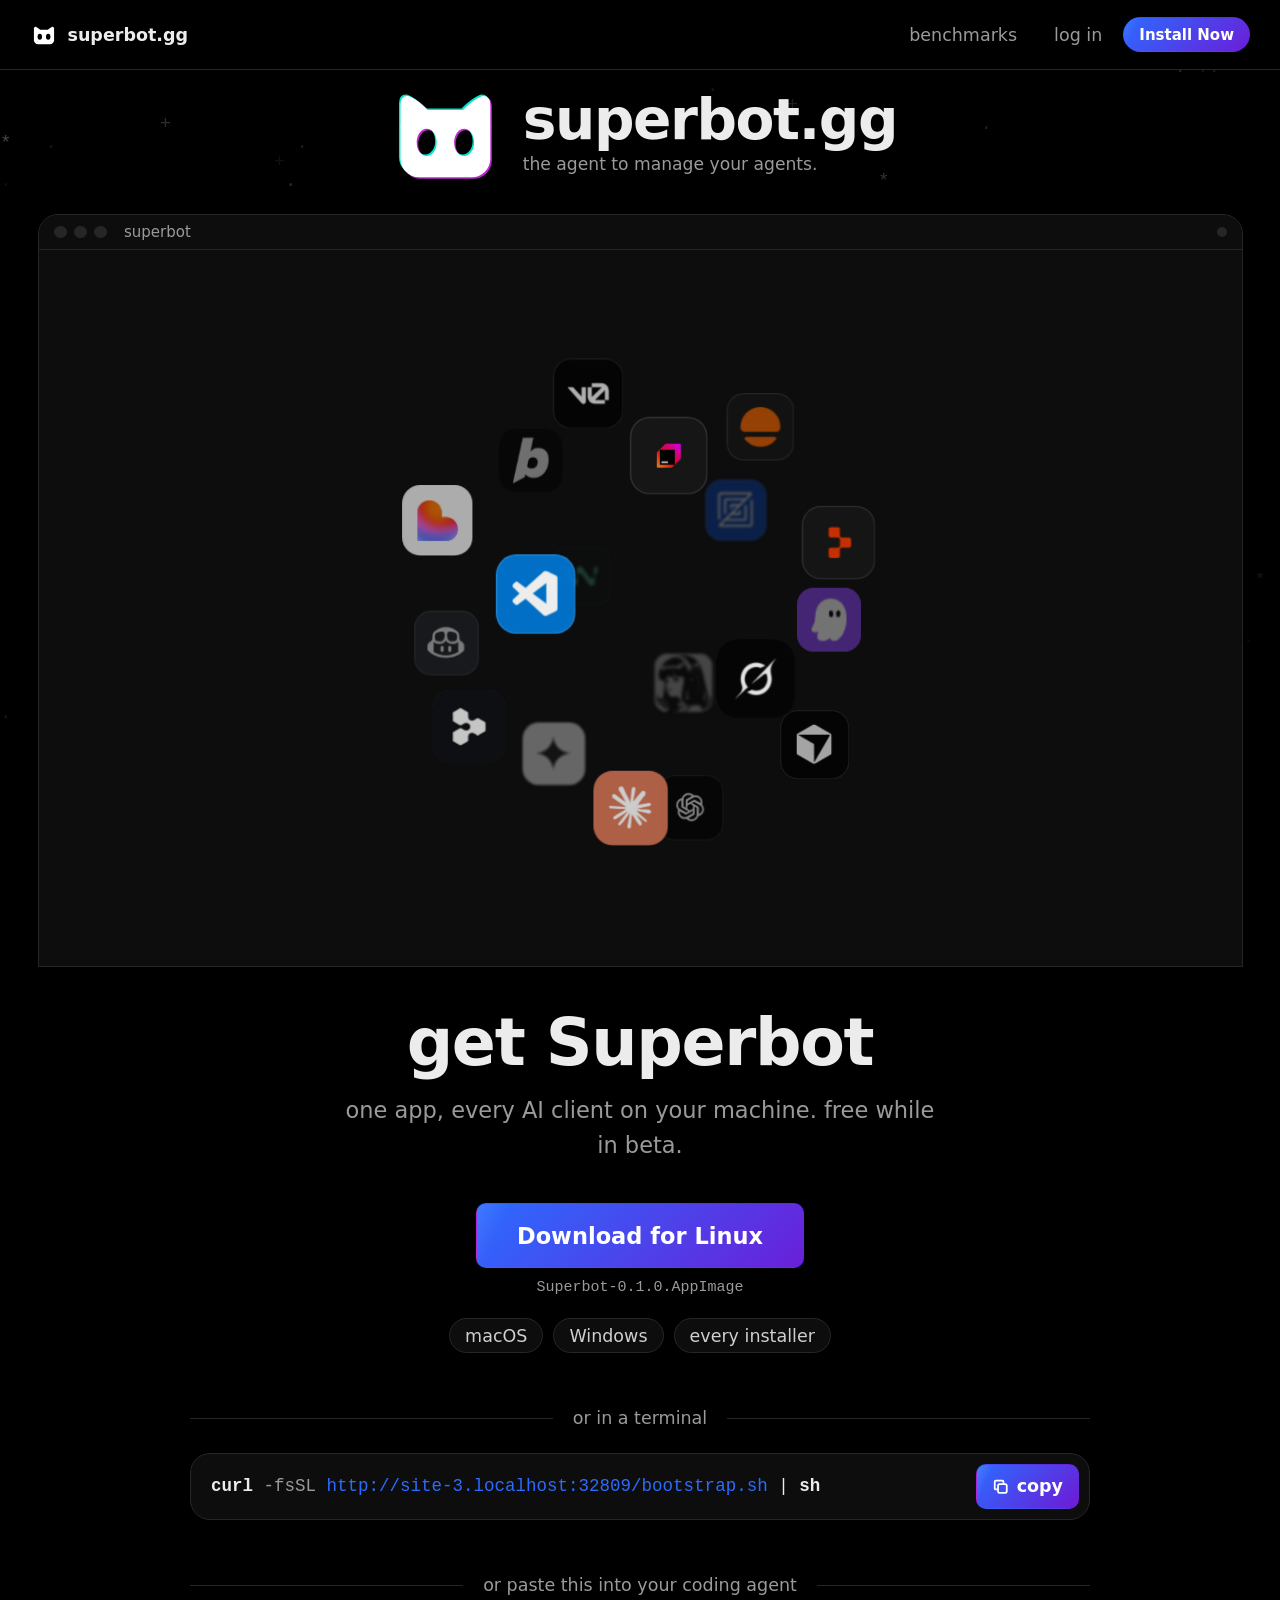
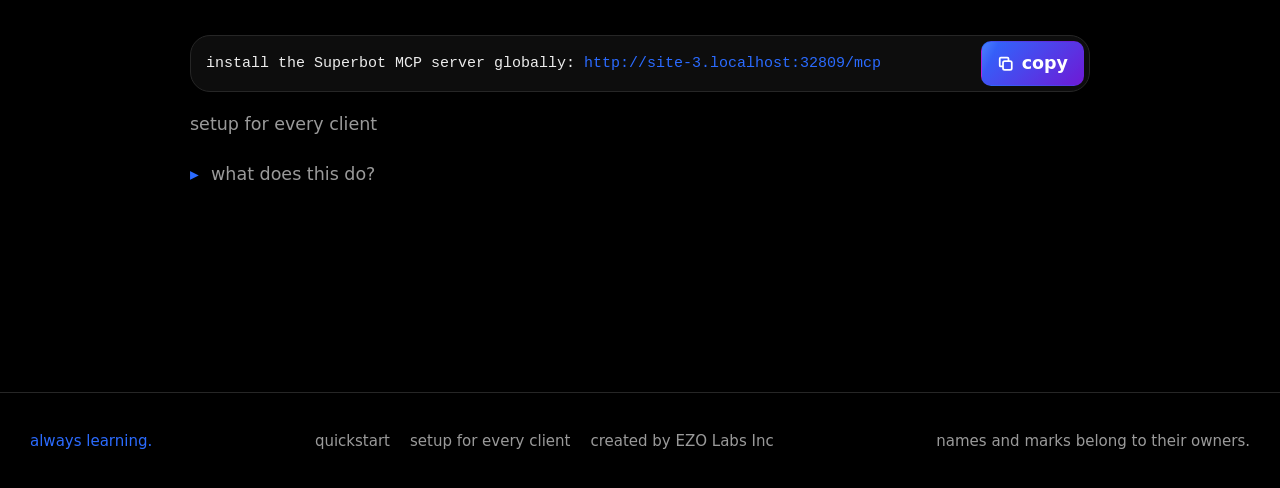
==== commit b0d6bd67: "ship page + referenced assets (gh-pages-ship)" ====
--- a/index.html
+++ b/index.html
@@ -4,12 +4,25 @@
 <meta charset="utf-8"/>
 <meta name="viewport" content="width=device-width, initial-scale=1, viewport-fit=cover"/>
 <meta name="theme-color" content="#000000"/>
+<script>
+  // a reload always opens at the top, with no visible jump (owner, 2026-09-09):
+  // the browser would restore the old scroll position and then — with the
+  // page's smooth scroll-behavior — animate any correction. So restoration is
+  // taken over before the first paint, and the jump to the top is instant
+  // (scroll-behavior is held at auto until the page has settled).
+  if ('scrollRestoration' in history) history.scrollRestoration = 'manual';
+  document.documentElement.style.scrollBehavior = 'auto';
+  (function top() { window.scrollTo(0, 0); })();
+  addEventListener('DOMContentLoaded', function () { window.scrollTo(0, 0); });
+  addEventListener('pageshow', function () { window.scrollTo(0, 0); });
+  addEventListener('load', function () { window.scrollTo(0, 0); setTimeout(function () { document.documentElement.style.scrollBehavior = ''; }, 300); });
+</script>
 <link rel="apple-touch-icon" href="site/assets/apple-touch-icon.png"/>
 <link rel="manifest" href="site/assets/site.webmanifest"/>
 <title>superbot.gg · the agent to manage your agents</title>
 <link rel="icon" href="site/assets/favicon.svg" type="image/svg+xml"/>
 <link rel="stylesheet" href="site/assets/site.css"/>
-<link rel="stylesheet" href="site/assets/hero-5.css"/>
+<link rel="stylesheet" href="site/assets/hero-6.css"/>
 <link rel="stylesheet" href="site/assets/hub-boot-3.css"/>
 <meta name="description" content="a tiny helper that lives on your machines 24/7: your AI apps on the subscriptions you already pay for, kept fast, kept tidy, and the annoying stuff fixed before you see it."/>
 <meta property="og:type" content="website"/>
@@ -431,7 +444,7 @@
 
   // the headline editor: open the page with ?edit to tune the hero lockup
   // (headline text, size, position, mark size, gap) live, then Copy CSS
-  // and paste the block into hero-5.css / the .sb-words block in this file
+  // and paste the block into hero-6.css / the .sb-words block in this file
   if (new URLSearchParams(location.search).has('edit')) import('./site/assets/hero-edit-4.js');
 </script>
 </body>
--- a/site/assets/hero-6.css
+++ b/site/assets/hero-6.css
@@ -0,0 +1,561 @@
+/* The resident-agent lander: the stage (a desktop frame with the mascot at the
+   keyboard), incident cards that pop up around it, the beam of traffic while it
+   works, the autonomy dial and the superbot.log block. Tokens come from
+   site.css; numbers and their sources are in harness-notes/brand-refresh.md
+   (Sentry's incident cards, Cluely's enter → work → swipe-out cycle, sonner's
+   stack math, Material 3 durations). Only transform, opacity and the SVG dash
+   offset animate. */
+
+:root { --warn: #d9b86b; --stage: #0d0d0d; --window: #181818; }
+
+/* ---- hero grid: one column by default; the split variant is a two-column
+   grid on wide screens (copy + install left, stage right, log across) ---- */
+.hero {
+  --hero-top: 0px; --hero-below: -9px; --hero-stage-w: 964px; /* the owner's editor settings (2026-09-09): lockup flush to the nav, the stage pulled 9px up under it, 964px wide */
+  max-width: var(--container); margin: 0 auto;
+  padding: 0 var(--gutter-r) 0 var(--gutter-l); /* the top space lives on .hero-copy's margin (--hero-top) so the editor can take it NEGATIVE — padding clamps at 0 */
+  display: grid; gap: var(--sp-6); justify-items: center; text-align: center;
+  position: relative; z-index: 1;
+}
+/* grid items shrink below their content (the one-liner's nowrap command would
+   otherwise set the column's minimum and push a phone page to 620px) */
+.hero > * { min-width: 0; max-width: 100%; }
+/* the width caps come from the token sheet, not one-off px: the copy column
+   and the stage/desk share --content, the prose caps share --measure (62ch),
+   so the page reads on one width rhythm */
+.hero-copy { max-width: var(--content); margin-top: var(--hero-top, var(--sp-10)); margin-bottom: var(--hero-below, 0px); } /* --hero-top: the editor's "space above" (was the hero's padding; a margin can go negative and pull the lockup up under the nav). --hero-below: "space to the animation", on top of the hero's grid gap; negative pulls the stage up. Note the mark's SVG box carries ~21% of empty space above the visible face, so "0" still shows a little air */
+/* the perch anchor beside the headline: an empty box the hero's `perch` cuts
+   (hub-boot.js CUTS) move the mascot into once the terminal column collapses.
+   Empty and inert for every other cut, and gone below the tablet cut where the
+   headline needs its full width. */
+/* the brand lockup: the kit's tile beside the three-line headline, gap tight
+   enough that the two read as one unit (owner, 2026-09-08). The tile is the
+   static ring tile (a static surface, so the ring is right here); it scales
+   with the headline through the h1's font size. Below the tablet cut the tile
+   sits above the words. */
+/* the BRAND lockup, near 1:1 to the reference card (owner, 2026-09-09): the
+   big mark on the left, beside it a left-aligned block — the bold
+   "superbot.gg" wordmark over one small grey tagline — vertically centered
+   on the mark. Proportions measured off the reference (1200×630: mark 420
+   tall, wordmark ~110px, tagline ~24px, gap ~15px): wordmark .26 of the mark,
+   tagline .058, gap .035. The mark is 6.4 headline-ems (~336px at the 52px
+   token), which puts the mark at the same third of the copy column the
+   reference gives it. The tunables are custom properties so the editor
+   (site/assets/hero-edit-2.js, loaded on ?edit) can drive them live and copy
+   the values back here. */
+/* the SHIPPED values are the owner's own editor settings (2026-09-09): a
+   compact lockup (.3 of the token) with the words scaled back up inside it */
+.sb-lockup { --hero-scale: .3; --hero-mark: 6.4em; --hero-h1-scale: 1.75; --hero-tag-scale: 2.38; --hero-gap: 12px; --hero-h1-dx: 0px; --hero-h1-dy: 0px; } /* --hero-scale: the editor's "lockup size" — one multiplier on the headline token that the mark, the wordmark and the tagline all size from, so the whole lockup grows as one */
+.sb-lockup { display: flex; align-items: center; justify-content: center; gap: var(--hero-gap); }
+.sb-words { display: flex; flex-direction: column; align-items: flex-start; text-align: left; gap: .32em; font-size: calc(var(--fs-h1) * var(--hero-scale, 1)); transform: translate(var(--hero-h1-dx), var(--hero-h1-dy)); }
+.sb-lockup .sb-words h1 { margin: 0; font-size: calc(1.66em * var(--hero-h1-scale)); line-height: 1; letter-spacing: -.025em; font-weight: 800; } /* .sb-lockup prefix out-weighs `.hero h1` below, which would otherwise reset the size */
+.sb-lockup .sb-words .tag { margin: 0; font-size: calc(.37em * var(--hero-tag-scale)); line-height: 1.2; color: var(--muted); font-weight: 500; }
+@media (max-width: 820px) { .sb-words { align-items: center; text-align: center; } }
+/* the mark alone, bigger than the tile was (3.4 headline-ems), with the kit's
+   duotone offset as a slow idle: the teal ghost up-left and the magenta ghost
+   down-right breathe between the glitch ladder's whisper (0.5 units of the
+   100-unit face) and base (1.2) offsets on two periods that never line up,
+   with one brief slip past base each cycle; the white face never moves
+   (duostorm.css --duo-offset*). SVG user units, so it scales with the mark.
+   Reduced motion rests both ghosts at the base offset: the glitch shows,
+   nothing moves. */
+.sb-glitch { flex: none; width: var(--hero-mark, 6.4em); height: var(--hero-mark, 6.4em); font-size: calc(var(--fs-h1) * var(--hero-scale, 1)); display: block; overflow: visible; }
+.sb-glitch-a { transform: translate(-1.2px, -1.2px); animation: sb-glitch-a 7s ease-in-out infinite; }
+.sb-glitch-b { transform: translate(1.2px, 1.2px); animation: sb-glitch-b 11s ease-in-out infinite; }
+@keyframes sb-glitch-a { 0%, 100% { transform: translate(-1.2px, -1.2px); } 38% { transform: translate(-0.5px, -0.6px); } 41% { transform: translate(-2.2px, -1px); } 44% { transform: translate(-1.2px, -1.2px); } 72% { transform: translate(-0.7px, -0.5px); } }
+@keyframes sb-glitch-b { 0%, 100% { transform: translate(1.2px, 1.2px); } 27% { transform: translate(0.6px, 0.5px); } 61% { transform: translate(1.2px, 1.2px); } 63% { transform: translate(2px, 0.6px); } 66% { transform: translate(1.2px, 1.2px); } 84% { transform: translate(0.5px, 0.8px); } }
+@media (prefers-reduced-motion: reduce) { .sb-glitch-a, .sb-glitch-b { animation: none; } }
+@media (max-width: 820px) { .sb-lockup { flex-direction: column; gap: var(--sp-4); } .sb-glitch { width: 104px; height: 104px; } }
+.hero h1 { font-size: var(--fs-h1); line-height: 1.1; }
+.hero .sub {
+  margin: var(--sp-4) auto 0; max-width: var(--measure); color: var(--muted);
+  font-size: var(--fs-base); line-height: var(--lh-base);
+}
+.hero .sub b { color: var(--fg); font-weight: 500; }
+/* compact: one clause per line, a break wherever the colour changes */
+.hero .sub { max-width: var(--measure); }
+.hero .sub br { display: initial; }
+/* the closing line: a slow accent shimmer across the words, the one place the
+   copy is allowed to glow. Reduced motion holds the accent colour, no sweep. */
+.hero .sub .vibe {
+  color: var(--accent); font-weight: 500;
+  background: linear-gradient(100deg, var(--storm-1) 0 38%, var(--fg) 50%, var(--storm-1) 62% 100%); /* storm-1 → ink → storm-1: the retired cream stop is gone */
+  background-size: 260% 100%; -webkit-background-clip: text; background-clip: text; color: transparent;
+  animation: vibe-sweep 3.2s var(--ease-std) infinite; /* deliberate */
+  text-shadow: 0 0 18px color-mix(in srgb, var(--accent) 35%, transparent);
+}
+@keyframes vibe-sweep { 0% { background-position: 120% 0; } 100% { background-position: -140% 0; } }
+@media (prefers-reduced-motion: reduce) { .hero .sub .vibe { animation: none; background: none; color: var(--accent); } }
+
+/* the benefit pop: on every resolved card a chip floats up and out with the
+   user's own gain on it (+$4.12, +702 tokens, 3x faster). One line, 900ms,
+   gone; the card keeps its footer. */
+.gain {
+  position: absolute; z-index: 6; pointer-events: none;
+  font-size: var(--fs-sm); line-height: var(--lh-sm); font-weight: 600; white-space: nowrap;
+  color: var(--accent); background: color-mix(in srgb, var(--accent) 12%, var(--window));
+  border: 1px solid color-mix(in srgb, var(--accent) 50%, transparent); border-radius: var(--r-pill);
+  padding: 2px 10px; box-shadow: 0 8px 24px -12px rgba(0, 0, 0, .9);
+  animation: gain-rise 1100ms var(--ease-out) both; /* deliberate */
+}
+@keyframes gain-rise {
+  0% { opacity: 0; transform: translate(-50%, 6px) scale(.9); }
+  18% { opacity: 1; transform: translate(-50%, -6px) scale(1.04); }
+  70% { opacity: 1; transform: translate(-50%, -26px) scale(1); }
+  100% { opacity: 0; transform: translate(-50%, -40px) scale(1); }
+}
+/* reduced: the sitewide kill-switch (site.css) collapses any animation to a
+   single frame held at its final keyframe — gain-fade's end is opacity 0, so
+   an animated chip would never be seen. No animation at all: a static pill
+   at the fade's held position (centered, 12px up, fully visible) for its
+   1200ms lifetime. */
+@media (prefers-reduced-motion: reduce) { .gain { animation: none; opacity: 1; transform: translate(-50%, -12px); } }
+@media (max-width: 560px) { .hero .sub { font-size: var(--fs-sm); line-height: var(--lh-sm); } }
+.hero #oneliner { width: 100%; }
+
+@media (min-width: 900px) {
+  .hero[data-variant="split"] {
+    grid-template-columns: 46fr 54fr; column-gap: var(--sp-12);
+    grid-template-areas: "copy stage" "dial stage" "install stage" "log log";
+    text-align: left; justify-items: stretch; align-items: center;
+  }
+  .hero[data-variant="split"] .hero-copy { grid-area: copy; align-self: end; max-width: none; }
+  /* the narrower column: two lines of headline, not three */
+  .hero[data-variant="split"] h1 { font-size: clamp(1.75rem, 1rem + 2.4vw, 2.75rem); }
+  .hero[data-variant="split"] .sub { margin-left: 0; }
+  .hero[data-variant="split"] .dial { grid-area: dial; justify-self: start; }
+  .hero[data-variant="split"] #oneliner { grid-area: install; align-self: start; }
+  .hero[data-variant="split"] .sb-oneliner { margin: 0; }
+  /* the desk (stage + its dock rail) owns the grid cell now; the stage itself
+     drops its 720px cap so the pair fills the column like the stage alone did */
+  .hero[data-variant="split"] .desk { grid-area: stage; max-width: none; }
+  .hero[data-variant="split"] .desk .stage { max-width: none; }
+  .hero[data-variant="split"] .log { grid-area: log; max-width: none; }
+}
+
+/* ---- the stage: the app's own canvas colour, a 16:10 window ---- */
+.stage {
+  position: relative; width: 100%; max-width: var(--content); aspect-ratio: 16 / 10;
+  background: var(--stage); border: 1px solid var(--line); border-radius: var(--r-lg);
+  overflow: hidden; text-align: left;
+  box-shadow: 0 32px 80px -40px rgba(0, 0, 0, .9);
+}
+.stage-bar {
+  position: absolute; inset: 0 0 auto 0; height: 28px; z-index: 2;
+  display: flex; align-items: center; gap: 6px; padding: 0 12px;
+  border-bottom: 1px solid var(--line); background: var(--stage);
+  font-size: var(--fs-xs); line-height: var(--lh-xs); color: var(--muted); white-space: nowrap;
+}
+.stage-bar i, .card-bar i {
+  width: 7px; height: 7px; border-radius: 50%; flex: none;
+  border: 1px solid var(--line); background: var(--raised);
+}
+.stage-bar span { margin-left: 6px; overflow: hidden; text-overflow: ellipsis; }
+.led { width: 7px; height: 7px; border-radius: 50%; background: var(--muted); flex: none; }
+.led.on { background: var(--accent); box-shadow: 0 0 0 3px color-mix(in srgb, var(--accent) 22%, transparent); }
+.led.work { background: var(--warn); animation: led-pulse 1.2s ease-in-out infinite; /* deliberate */ }
+@keyframes led-pulse { 50% { opacity: .35; } }
+.stage-bar .led, .card-bar .led { margin-left: auto; }
+
+/* the mascot sits at the bottom, centred on the desk, bottom-left in a stack */
+.stage .mascot {
+  /* 40 cols × 20 rows: 9px glyphs make a ~215px-wide, 180px-tall character
+     in the 720px stage; the side columns (cards) stay clear of its x range */
+  position: absolute; left: 50%; bottom: 6px; transform: translateX(-50%); margin: 0;
+  font: clamp(5px, 1.25vw, 9px) / 1 var(--font-mono); color: #ffffff; user-select: none;
+  filter: drop-shadow(0 0 14px rgb(255 255 255 / .10)); cursor: default; /* neutral white whisper glow only — user, 2026-09-08: "Make him just purely white with this reframe"; the storm duotone text-shadow is retired at every beat */
+}
+.stage.stacked .mascot { left: 10px; transform: none; font-size: clamp(4.5px, 1.4vw, 8px); }
+
+/* the keyboard: two staggered rows of keycaps under the character (dkl's
+   textmode keyboard rows, as CSS caps so a struck key can flash in the
+   accent). A hit lands at once and decays over 180ms, Material's small-area
+   exit duration; hero-stage.js centres it under the mascot in either layout. */
+.keys {
+  position: absolute; left: 50%; bottom: 8px; transform: translateX(-50%); z-index: 2;
+  display: grid; gap: 3px; pointer-events: none;
+}
+.keys .row { display: flex; gap: 3px; }
+.keys .row + .row { padding-left: 8px; }
+.keys i {
+  display: block; width: 13px; height: 8px; border-radius: 2px;
+  border: 1px solid var(--line); background: var(--raised);
+  transition: background-color 180ms var(--ease-out), border-color 180ms var(--ease-out), box-shadow 180ms var(--ease-out);
+}
+.keys i.hit {
+  background: var(--accent); border-color: var(--accent);
+  box-shadow: 0 0 8px color-mix(in srgb, var(--accent) 60%, transparent);
+  transition: none;
+}
+.stage.stacked .keys { bottom: 6px; gap: 2px; }
+.stage.stacked .keys .row { gap: 2px; }
+.stage.stacked .keys .row + .row { padding-left: 6px; }
+.stage.stacked .keys i { width: 10px; height: 6px; }
+
+/* the helper: a smaller second character in the left wing, with a badge
+   naming whose agent it is. Walked in and out by hero-stage.js; hidden
+   until its beat. */
+.helper {
+  position: absolute; left: 22px; bottom: 14px; z-index: 3;
+  display: grid; justify-items: center; gap: 4px; pointer-events: none;
+}
+.helper[hidden] { display: none; }
+.helper .mascot-sm {
+  margin: 0; font: clamp(3.4px, .8vw, 5.8px) / 1 var(--font-mono); color: #ffffff; user-select: none;
+  filter: drop-shadow(0 0 12px rgb(255 255 255 / .10)); /* same pure-white rule as the stage mascot: no duotone ghost at any size */
+}
+.helper .helper-tag {
+  display: inline-flex; align-items: center; gap: 4px;
+  font-size: var(--fs-xs); line-height: var(--lh-xs); padding: 0 7px; border-radius: var(--r-pill);
+  border: 1px solid var(--line); background: var(--card); color: var(--muted); white-space: nowrap;
+}
+.helper .helper-tag svg.app { width: 11px; height: 11px; flex: none; fill: currentColor; color: var(--fg); opacity: .85; }
+.stage.stacked .helper { left: auto; right: 14px; bottom: 12px; }
+/* the help card sits above the helper's head, clear of it, so the beam from
+   superbot's keyboard and the helper both stay visible */
+.stage:not(.stacked) .card[data-kind="help"] { left: 20px; top: 22%; --origin: 0 100%; }
+
+/* the beam: a thin curve from the keyboard's edge to the card it is working
+   on, with dashes travelling along it while it types */
+.beam { position: absolute; inset: 0; width: 100%; height: 100%; pointer-events: none; z-index: 3; }
+.beam path { fill: none; stroke: var(--accent); stroke-linecap: round; }
+.beam .line { stroke-width: 1.2; opacity: 0; }
+.beam .traffic { stroke-width: 2.2; stroke-dasharray: 3 14; opacity: 0; transition: opacity var(--dur-3) var(--ease-std); }
+.beam.on .traffic { opacity: .9; animation: beam-flow .7s linear infinite; /* deliberate */ }
+@keyframes beam-flow { to { stroke-dashoffset: -17; } }
+
+/* ---- incident cards: replicas of the app's own window chrome ---- */
+.card {
+  /* 280px in a 720px stage leaves the middle 160px to the mascot */
+  position: absolute; width: min(280px, 42%); z-index: 4;
+  --depth: 0;
+}
+.card-in {
+  background: var(--window); border: 1px solid var(--line); border-radius: 8px; overflow: hidden;
+  box-shadow: 0 16px 40px -20px rgba(0, 0, 0, .95);
+  font-size: var(--fs-xs); line-height: var(--lh-xs); color: var(--fg);
+  transform-origin: var(--origin, 50% 50%);
+}
+.card-bar {
+  display: flex; align-items: center; gap: 5px; height: 26px; padding: 0 10px;
+  border-bottom: 1px solid var(--line); color: var(--muted); font-size: var(--fs-xs); line-height: var(--lh-xs); white-space: nowrap;
+}
+.card-bar span { margin-left: 5px; overflow: hidden; text-overflow: ellipsis; }
+/* the client's mark(s) before its name — the dock's own symbols, at bar scale */
+.card-bar svg.app { width: 12px; height: 12px; flex: none; fill: currentColor; color: var(--fg); opacity: .85; }
+.card-bar i + svg.app { margin-left: 5px; }
+.card-bar svg.app + span { margin-left: 2px; }
+.card-body { padding: 10px 12px 8px; display: grid; gap: 5px; }
+.card .problem, .card .ask, .card .fix {
+  display: grid; grid-template-columns: 12px 1fr; gap: 6px; align-items: start; overflow-wrap: anywhere;
+}
+.card .problem { color: var(--danger); transition: color var(--dur-4) var(--ease-std); }
+.card .problem::before { content: ''; width: 6px; height: 6px; border-radius: 50%; background: currentColor; margin: 5px 3px 0; }
+.card .problem.dim { color: var(--muted); text-decoration: line-through; text-decoration-color: color-mix(in srgb, var(--muted) 55%, transparent); }
+.card .ask { color: var(--warn); }
+.card .ask::before { content: '?'; font-weight: 700; text-align: center; }
+.card .fix { color: var(--accent); }
+.card .fix::before { content: '✓'; font-weight: 700; text-align: center; opacity: 0; }
+.card .fix.done::before { opacity: 1; animation: check-pop 180ms cubic-bezier(.34, 1.56, .64, 1) both; }
+@keyframes check-pop { from { transform: scale(.4); } to { transform: none; } }
+.card .fix .t::after { content: '▌'; color: var(--accent); margin-left: 1px; animation: blink 1.06s steps(1) infinite; /* deliberate */ }
+.card .fix.done .t::after { content: none; }
+@keyframes blink { 50% { opacity: 0; } }
+.card-foot { padding: 0 12px 8px; color: var(--muted); font-size: var(--fs-xs); line-height: var(--lh-xs); }
+.card [hidden] { display: none; }
+
+/* desk layout: four anchor slots around the mascot; cards grow out of the
+   slot's own corner, never over the mascot */
+.stage:not(.stacked) .card[data-slot="tl"] { left: 20px; top: 40px; --origin: 0 0; }
+.stage:not(.stacked) .card[data-slot="tr"] { right: 20px; top: 40px; --origin: 100% 0; }
+.stage:not(.stacked) .card[data-slot="ml"] { left: 20px; top: 44%; --origin: 0 50%; }
+.stage:not(.stacked) .card[data-slot="mr"] { right: 20px; top: 44%; --origin: 100% 50%; }
+
+/* stack layout (the split variant, and any stage under 560px): one column,
+   newest on top, each older card lifted 14px and 5% smaller (sonner) */
+.stage.stacked .card {
+  right: 12px; top: 36px; width: min(300px, 56%);
+  transform: translateY(calc(var(--depth) * -14px)) scale(calc(1 - var(--depth) * .05));
+  opacity: calc(1 - var(--depth) * .28);
+  z-index: calc(10 - var(--depth));
+  /* one move, not two: the stack re-shuffles depth, position and fade together */
+  transition: transform 400ms var(--ease-out), opacity 400ms var(--ease-out); /* deliberate */
+}
+.stage.stacked .card[data-depth="1"] { --depth: 1; }
+.stage.stacked .card[data-depth="2"] { --depth: 2; }
+/* the cards behind take the front card's height (sonner's --front-toast-height),
+   so a taller older card never peeks out under a shorter new one — set inline
+   by hero-stage.js. Height itself never animates: only transform and opacity
+   move (the motion floor), so the height lands in one step. */
+.stage.stacked .card-in { --origin: 50% 0; overflow: hidden; }
+@media (max-width: 560px) {
+  /* no JS to add .stacked on a phone: the static cards still stack. The
+     [data-slot] selector matches the desk rules' specificity so these win. */
+  .stage:not(.stacked) .card[data-slot] { right: 12px; left: auto; top: 36px; width: min(300px, 56%); }
+  .stage:not(.stacked) .card[data-depth="1"] { transform: translateY(-14px) scale(.95); opacity: .72; z-index: 9; }
+  .stage:not(.stacked) .card[data-depth="2"] { transform: translateY(-28px) scale(.9); opacity: .44; z-index: 8; }
+  .stage:not(.stacked) .mascot { left: 10px; transform: none; font-size: clamp(4.5px, 1.4vw, 8px); }
+  .stage:not(.stacked) .keys { left: 76px; bottom: 6px; }
+  .stage:not(.stacked) .keys i { width: 10px; height: 6px; }
+}
+
+/* ---- the autonomy dial: a real segmented control (radiogroup) that sets
+   which cards ask before they fix. 36px targets, arrow keys move the choice. ---- */
+.dial { display: inline-flex; align-items: center; gap: var(--sp-3); font-size: var(--fs-sm); color: var(--muted); flex-wrap: wrap; justify-content: center; }
+.dial .seg { display: inline-flex; gap: 2px; border: 1px solid var(--line); border-radius: var(--r-pill); padding: 3px; background: var(--card); }
+.dial .seg button {
+  display: inline-flex; align-items: center; min-height: 30px; padding: 0 14px;
+  border: 1px solid transparent; border-radius: var(--r-pill); white-space: nowrap;
+  background: none; color: var(--muted); cursor: pointer;
+  transition: color var(--dur-2) var(--ease-std), background-color var(--dur-2) var(--ease-std), border-color var(--dur-2) var(--ease-std);
+}
+.dial .seg button:hover { color: var(--fg); background: var(--raised); }
+.dial .seg button[aria-checked="true"] { color: var(--accent); border-color: var(--accent); background: color-mix(in srgb, var(--accent) 10%, transparent); }
+.dial .hint { font-size: var(--fs-xs); line-height: var(--lh-xs); min-height: var(--lh-xs); flex-basis: 100%; text-align: center; transition: opacity var(--dur-3) var(--ease-std); }
+@media (min-width: 900px) { .hero[data-variant="split"] .dial .hint { text-align: left; } }
+/* a finger gets the 44px segment (the segmented control's own scale is 30px
+   for a mouse); the hint is a sentence, so on a phone it takes body-small */
+@media (pointer: coarse) {
+  .dial .seg button { min-height: 44px; padding: 0 var(--sp-4); }
+  .dial .hint { font-size: var(--fs-sm); line-height: var(--lh-sm); }
+}
+
+/* ---- superbot.log: the six pillars as evidence, not a feature list ---- */
+.log {
+  width: 100%; max-width: var(--content); text-align: left;
+  background: var(--stage); border: 1px solid var(--line); border-radius: var(--r-lg);
+  padding: var(--sp-3) var(--sp-4); font-size: var(--fs-sm); line-height: var(--lh-sm); color: var(--muted);
+}
+.log .lab { font-size: var(--fs-xs); line-height: var(--lh-xs); letter-spacing: .08em; text-transform: uppercase; margin-bottom: var(--sp-2); }
+.log ol { list-style: none; padding: 0; margin: 0; display: grid; gap: var(--sp-1); }
+/* one line per event, never wrapped: a terminal clips at the edge. The tag
+   column is wide enough for "superbot", the longest tag, so the text column
+   starts on the same x for every row. */
+.log li { display: grid; grid-template-columns: 8ch 9ch minmax(0, 1fr); gap: var(--sp-3); min-height: var(--lh-sm); white-space: nowrap; }
+.log li .t { overflow: hidden; text-overflow: ellipsis; overflow-wrap: normal; }
+/* the timestamp sits at full contrast (the old opacity .75 dim read ≈4.4:1
+   over the muted line, under AA); the flash cools back to rest over 600ms,
+   the way a terminal line dims */
+.log time { transition: color 600ms var(--ease-std); /* deliberate */ }
+.log b { color: var(--accent); font-weight: 500; }
+.log li.flash time { color: var(--warn); opacity: 1; transition: none; }
+/* a freshly appended line rises in; the oldest simply leaves */
+.log li { transition: opacity var(--dur-4) var(--ease-out), transform var(--dur-4) var(--ease-out); }
+.log li.new { opacity: 0; transform: translateY(6px); transition: none; }
+.log .money { color: var(--accent); }
+@media (max-width: 560px) { .log li { grid-template-columns: 9ch minmax(0, 1fr); } .log time { display: none; } }
+
+/* ---- works anywhere: one sentence after the install box (the no-JS page,
+   where the hero grid's own gap spaces it); with JS the module script moves
+   it under the install box's fold, where the .sb-oneliner rule below
+   re-tunes it ---- */
+.anywhere { margin-top: 0; max-width: var(--content); color: var(--muted); font-size: var(--fs-sm); line-height: var(--lh-sm); text-align: center; }
+.anywhere b { color: var(--fg); font-weight: 500; display: block; font-size: var(--fs-base); line-height: var(--lh-base); margin-bottom: 2px; }
+@media (min-width: 900px) { .hero[data-variant="split"] .anywhere { grid-column: 1 / -1; text-align: left; max-width: none; } }
+
+/* ---- reduced motion: the stage is a still, the log is a list ---- */
+@media (prefers-reduced-motion: reduce) {
+  .led.work, .beam .traffic, .card .fix .t::after, .card .fix.done::before { animation: none; }
+  .stage.stacked .card, .card .problem, .log time { transition: none; }
+}
+
+/* ---- hero dock: the client rail as the stage's bottom edge ---- */
+.desk { width: 100%; max-width: var(--content); }
+/* the boot-sequence hero (hub-boot.css, promoted to / 2026-09-06) carries a
+   four-column hub whose fixed tracks need ~900px; the 720px --content cap
+   squeezed its chat lane to 120px. 4/3 of --content (960px) fits the hub and
+   keeps the stage in proportion with the headline (owner, 2026-09-06: the
+   full-width stage dwarfed the copy); the copy block widens to the same cap. */
+.desk:has(.arena) { max-width: var(--hero-stage-w, calc(var(--content) * 4 / 3)); } /* --hero-stage-w: the editor's "animation width"; the stage keeps its aspect ratio, so this scales the whole animation */
+.hero:has(.arena) .hero-copy { max-width: calc(var(--content) * 4 / 3); }
+/* the headline is three lines on purpose: "the agent / to manage / your
+   agents." stacks agent, manage, agents in a column (owner, 2026-09-06). The
+   breaks are explicit <br>s in the markup, so the stack does not depend on
+   a width; balance is off so the browser never re-flows around them. */
+.hero:has(.arena) h1 { text-wrap: initial; }
+.hero:has(.arena) h1 br { display: initial; }
+.desk .stage { border-bottom-left-radius: 0; border-bottom-right-radius: 0; }
+.dock {
+  display: flex; align-items: center; flex-wrap: nowrap; gap: var(--sp-2);
+  height: max(48px, calc(var(--target-sm) + 8px)); width: 100%; /* 48px on desktop (owner, 2026-09-06: the 40px row read too small), 52px on a touch pointer */
+  padding: 0 var(--sp-3); text-align: left;
+  overflow-x: auto; overscroll-behavior-x: contain; scrollbar-width: none;
+  background: var(--stage);
+  border: 1px solid var(--line); border-top: 0;
+  border-radius: 0 0 var(--r-lg) var(--r-lg);
+  mask-image: linear-gradient(90deg, transparent 0, #000 18px, #000 calc(100% - 18px), transparent 100%);
+  -webkit-mask-image: linear-gradient(90deg, transparent 0, #000 18px, #000 calc(100% - 18px), transparent 100%);
+}
+.dock::-webkit-scrollbar { display: none; }
+.dock .lab {
+  flex: none; margin-right: var(--sp-2); color: var(--muted);
+  font-size: var(--fs-xs); line-height: var(--lh-xs); letter-spacing: .08em; text-transform: uppercase;
+}
+.dock ul.wall-list, .dock .wall-list li { display: contents; }
+.dock a {
+  display: grid; grid-template-columns: 20px 0fr; column-gap: 0; align-items: center;
+  flex: none; /* an overflowing row squeezes flex items back to min-content —
+    the open name track (min-width: 0) would collapse to 0 and the pill would
+    never extend; the row scrolls instead */
+  min-height: max(32px, var(--target-sm));
+  padding: 0 var(--sp-1); border-radius: var(--r-sm);
+  color: var(--muted); font-size: var(--fs-xs); line-height: var(--lh-xs);
+  text-decoration: none; white-space: nowrap;
+  transition: grid-template-columns var(--dur-4) var(--ease-out),
+    column-gap var(--dur-4) var(--ease-out), color var(--dur-2) var(--ease-std);
+}
+.dock a svg { width: 20px; height: 20px; opacity: .8;
+  transition: opacity var(--dur-2) var(--ease-std), filter var(--dur-2) var(--ease-std); }
+.dock a span {
+  min-width: 0; overflow: hidden; white-space: nowrap; opacity: 0;
+  transition: opacity var(--dur-2) var(--ease-std) var(--dur-2); /* fades in after the track opens */ }
+/* static / no-JS: one row, every name visible */
+.dock:not(.live) a { grid-template-columns: 20px 1fr; column-gap: 6px; }
+.dock:not(.live) a span { opacity: 1; transition-delay: 0s; }
+.dock a:hover, .dock a:focus-visible { color: var(--fg); }
+.dock a:hover svg, .dock a:focus-visible svg { opacity: 1; }
+/* live: the ladder */
+.dock.live a.on { grid-template-columns: 20px 1fr; column-gap: 6px; color: var(--fg); }
+.dock.live a.on svg, .dock.live a.on span { opacity: 1; }
+.dock.live a.done svg { opacity: 1; filter: drop-shadow(0 0 6px color-mix(in srgb, var(--accent) 55%, transparent)); }
+/* live: hover/focus previews a name (ghost links stay keyboard-reachable) */
+.dock.live a:hover, .dock.live a:focus-visible { grid-template-columns: 20px 1fr; column-gap: 6px; }
+.dock.live a:hover span, .dock.live a:focus-visible span { opacity: 1; transition-delay: 0s; }
+/* ---- phone (≤560px): lab hidden; fades/scroll/height inherited from the base rule
+   (at 720px the 18 marks+names never fit either, so the mask is base, not a phone
+   override — changed: why the input made fades phone-only) ---- */
+@media (max-width: 560px) {
+  .dock { padding: 0 var(--sp-2); }
+  .dock .lab { display: none; }
+}
+/* ---- reduced motion: no transition on the rail; .live never added, so names stay visible; the active pill is colour-only ---- */
+@media (prefers-reduced-motion: reduce) {
+  .dock a, .dock a span, .dock a svg { transition: none; }
+  .dock a.on { grid-template-columns: 20px 1fr; column-gap: 6px; color: var(--fg); }
+  .dock a.on span { opacity: 1; }
+  .dock a.done svg { filter: none; }
+}
+
+/* ---- the thought: what the character is thinking while it reads a card,
+   and what it is "dreaming" between fixes (its profile of you, packed a
+   little tighter each time). hero-stage.js fills it and places it just
+   above the head; it is decoration, aria-hidden, and never in the tree the
+   stage's own label already describes. ---- */
+.thought {
+  position: absolute; z-index: 5; right: 16px; bottom: 16px;
+  max-width: 250px; padding: 6px 10px; border-radius: var(--r-lg);
+  background: color-mix(in srgb, var(--window) 88%, transparent); border: 1px solid var(--line);
+  font: var(--fs-xs)/var(--lh-xs) var(--font-mono); color: var(--muted); pointer-events: none;
+  opacity: 0; transition: opacity 200ms var(--ease-std, ease);
+}
+.thought.on { opacity: 1; }
+.thought .lab { color: var(--accent); }
+.thought .lab::after { content: ' · '; color: var(--muted); }
+.thought .t { color: var(--fg); }
+/* two small dots toward the character, the way a thought bubble trails to
+   its thinker: leftward on the desk, downward in the stacked layout */
+.thought::after {
+  content: '· ·'; position: absolute; left: -18px; top: 50%; transform: translateY(-50%);
+  color: var(--muted); font-size: 12px; letter-spacing: 2px; line-height: 1;
+}
+/* stacked: the cards pile on the right and the character sits bottom-left,
+   so the spare corner is top-left */
+.stage.stacked .thought { right: auto; bottom: auto; left: 12px; top: 40px; max-width: calc(44% - 30px); }
+.stage.stacked .thought::after { left: 14px; top: auto; bottom: -15px; transform: none; }
+@media (max-width: 560px) { .thought { padding: 4px 8px; } }
+
+/* ---- the works-anywhere line, tucked under the install box's "what does
+   this do?" fold (owner, 2026-09-01): left-aligned like the fold's own
+   copy, and no section gap once it is inside ---- */
+.sb-oneliner details.sb-fold .anywhere { margin-top: var(--sp-3); max-width: none; text-align: left; }
+.sb-oneliner details.sb-fold .anywhere b { font-size: var(--fs-sm); line-height: var(--lh-sm); }
+
+/* ---- the stage on a phone (reviewer, 2026-09-02: "an empty black box with
+   a smudge"): a taller 4:3 window, the character at 1.6vw glyphs (~150px wide
+   at 393px, was 90), the card column narrowed to 52% so the two stay clear of
+   each other. Last in the sheet on purpose: it has to outrank both the desk
+   and the stacked rules above at equal specificity. ---- */
+@media (max-width: 560px) {
+  .stage { aspect-ratio: 4 / 3; }
+  .stage.stacked .mascot, .stage:not(.stacked) .mascot { font-size: clamp(5px, 1.6vw, 8px); }
+  .stage.stacked .card, .stage:not(.stacked) .card[data-slot] { width: min(300px, 52%); }
+  .stage.stacked .thought { max-width: calc(48% - 24px); }
+}
+
+/* ---- a phone on its side: 343px of height showed the headline and nothing
+   else (reviewer, 2026-09-02). Tighter top padding and a smaller h1 bring the
+   stage's upper half onto the first screen. ---- */
+@media (orientation: landscape) and (max-height: 500px) {
+  .hero { padding-top: var(--sp-5); gap: var(--sp-4); }
+  .hero h1 { font-size: clamp(1.5rem, 1rem + 2vw, 2rem); }
+  .hero .sub { margin-top: var(--sp-2); }
+}
+
+/* ---- 320px nav (WCAG 1.4.10): the 360px tier in site.css sizes the links at
+   12px with 4px padding, and the row ran five items (benchmarks, docs,
+   chat, log in) when this was measured. At 12px mono (~7.2px/char, ~0.6em) the content column is
+   320 − 2×16 gutters = 288px: word "superbot" 8ch 58 + 16 padding = 74, gap,
+   benchmarks 10ch 72 + 8 = 80, docs 37, chat 37, pill "log in" 6ch 43 + 8 = 51.
+   Untouched (".gg" shown, 8px gap, 16px pill padding) that is 96 + 8 + 205 = 317
+   — it wraps. Dropping ".gg" (−22), trimming the gap (−4) and the pill padding
+   (−8) lands it at 283px, a 5px cushion. Since the docs link left the nav
+   (2026-09-05) the row is four items and 280px WITH ".gg", so the wordmark
+   stays whole here like on every other page; only the trims remain. ---- */
+@media (max-width: 360px) {
+  .sb-header-in { gap: var(--sp-1); }
+  .sb-nav a.pill { padding: 0 var(--sp-1); }
+}
+/* the same row on a 320px touch device: site.css's 360px tier lifts every
+   nav link to min-width var(--target-sm), which is 44px wide under a coarse
+   pointer — 80 + 44 + 44 + 51 + word 66 + gap 4 = 289px, a hair over the 288px
+   column, and no padding trim can close it. Only the min-width gives: the rows
+   stay 44 TALL (min-height follows --target, untouched); only the width gives,
+   and only at this width, where 44×4 plus the wordmark physically cannot fit.
+   The wordmark keeps site.css's padding: a lander-only trim here put its
+   text 4px left of every other page's (2026-09-05), and with the links
+   giving width the row fits without it. */
+@media (max-width: 360px) and (pointer: coarse) {
+  .sb-nav a { min-width: 0; }
+}
+
+/* ---- the download hero: its own section after the stage, the height of
+   the viewport so the reader scrolls INTO it (owner, 2026-09-08). One
+   headline, one sentence, the visitor's platform as the ONE primary on the
+   storm action (the section's bold element), the other platforms as quiet
+   chips, the requirements line, then the agent paste line as the second path.
+   Every value is a site.css token; the two radii are --r-control (chips,
+   buttons, the command box) and --r-surface (nothing here: the section has no
+   card, the paste box is the widget's own). ---- */
+/* (owner, 2026-09-09) no rule between the animation and this section, and the
+   section sits right under the stage: the full-viewport min-height that
+   centred the heading ~150px down is gone, the top padding is one step */
+.dl-hero {
+  display: grid; place-items: center;
+  padding: var(--sp-8) var(--gutter-r) var(--sp-16) var(--gutter-l);
+  position: relative; z-index: 1;
+}
+.dl-hero-in { width: 100%; max-width: var(--content); display: grid; justify-items: center; text-align: center; gap: var(--sp-4); }
+.dl-hero h2 { font-size: var(--fs-h1); line-height: 1.1; letter-spacing: var(--tracking-tight); max-width: 16ch; }
+.dl-sub { color: var(--muted); font-size: var(--fs-lg); line-height: var(--lh-lg); max-width: 46ch; margin-top: calc(-1 * var(--sp-1)); }
+.dl-primary { display: grid; justify-items: center; gap: var(--sp-2); margin-top: var(--sp-4); }
+.dl-cta { min-height: 52px; padding: 0 var(--sp-8); font-size: var(--fs-lg); border-radius: var(--r-control); }
+.dl-file { color: var(--muted); font: var(--fs-xs) / var(--lh-xs) var(--font-mono); }
+.dl-alts { list-style: none; margin: 0; padding: 0; display: flex; flex-wrap: wrap; justify-content: center; gap: var(--sp-2); }
+.dl-chip {
+  display: inline-flex; align-items: center; min-height: var(--target-sm); padding: 0 var(--sp-3);
+  border: 1px solid var(--line); border-radius: var(--r-pill); background: var(--card);
+  color: var(--secondary); font-size: var(--fs-sm); text-decoration: none;
+  transition: border-color var(--dur-2) var(--ease-std), color var(--dur-2) var(--ease-std);
+}
+.dl-chip:hover, .dl-chip:active { border-color: var(--accent); color: var(--fg); }
+
+/* the divider between the two paths: a labelled hairline, the one structural
+   device here, because it tells the reader the paste line is an alternative */
+.dl-or { width: 100%; display: flex; align-items: center; gap: var(--sp-4); color: var(--muted); font-size: var(--fs-sm); margin-top: var(--sp-6); }
+.dl-or::before, .dl-or::after { content: ""; flex: 1; height: 1px; background: var(--line); }
+.dl-hero #oneliner, .dl-hero #dl-shell { width: 100%; }
+.dl-hero .anywhere { margin-top: var(--sp-2); }
+@media (max-width: 600px) {
+  .dl-hero { padding-top: var(--sp-8); padding-bottom: var(--sp-12); }
+  .dl-cta { width: 100%; }
+}
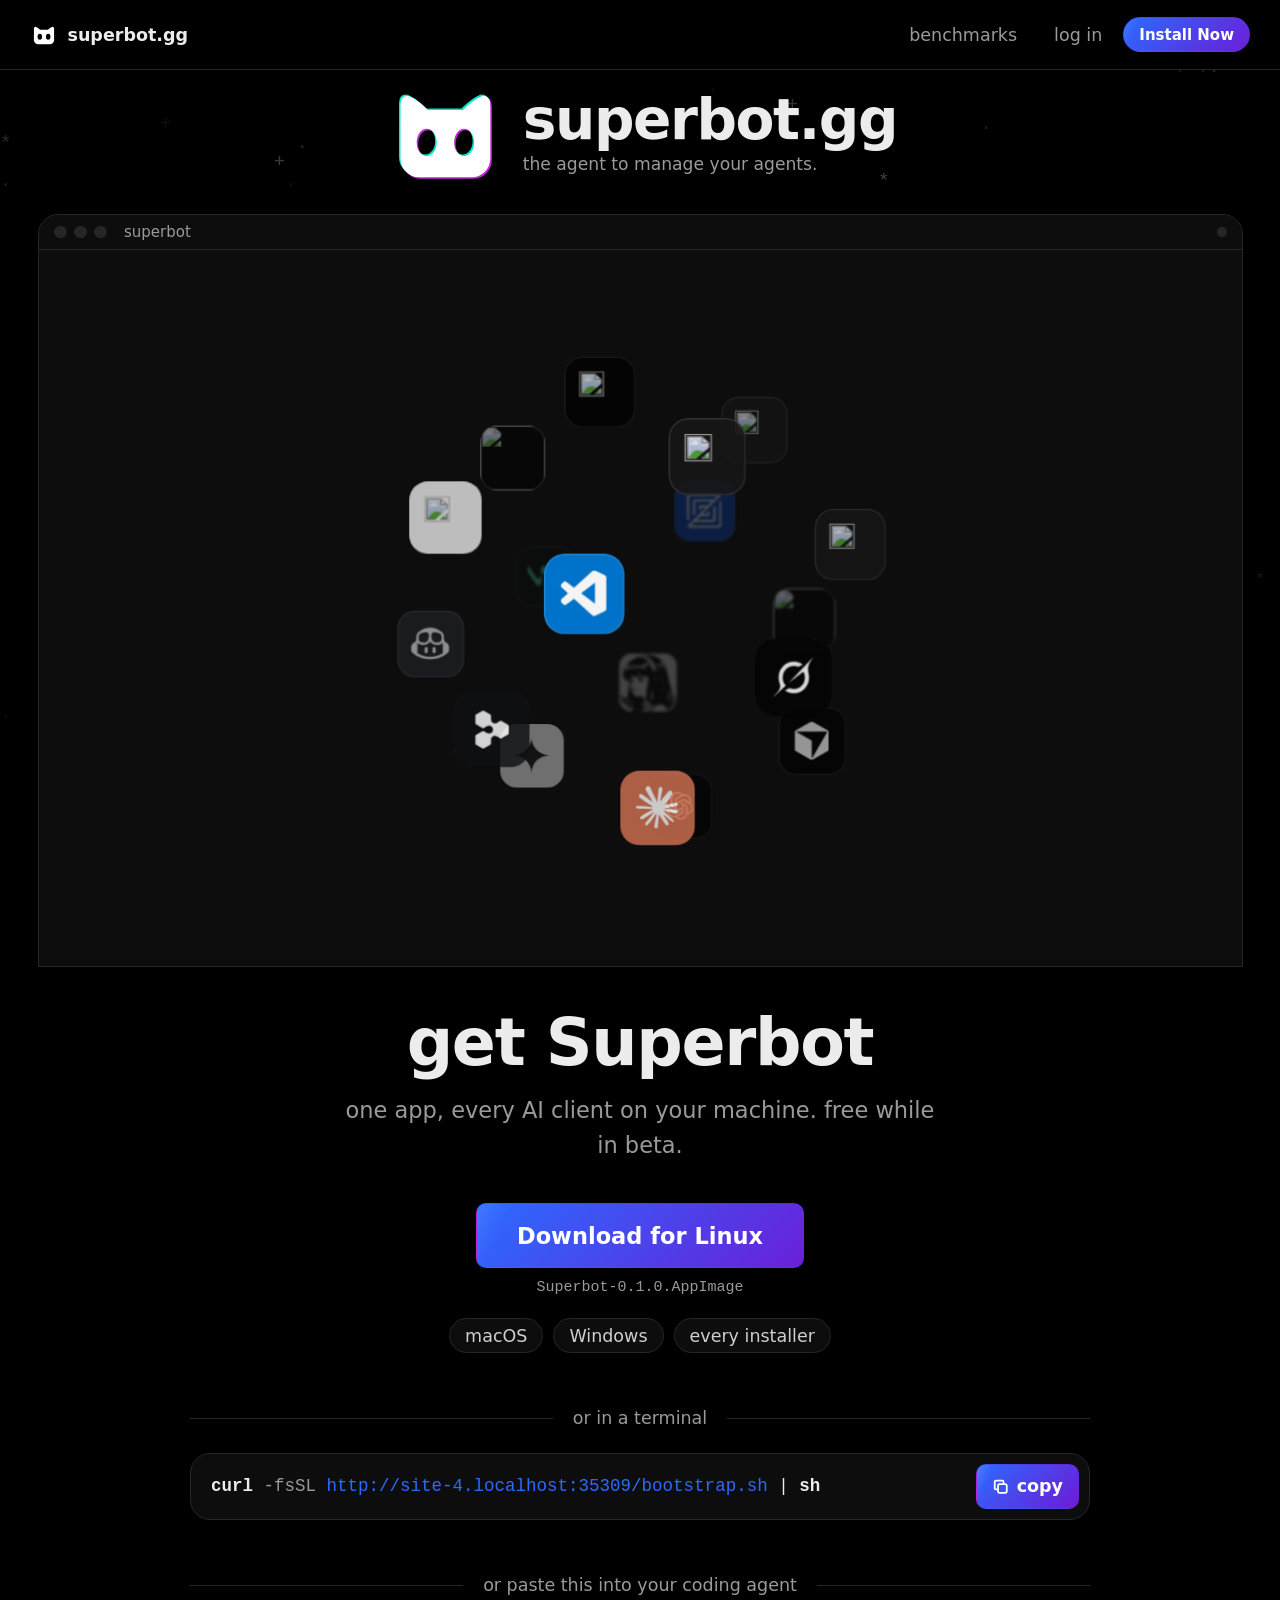
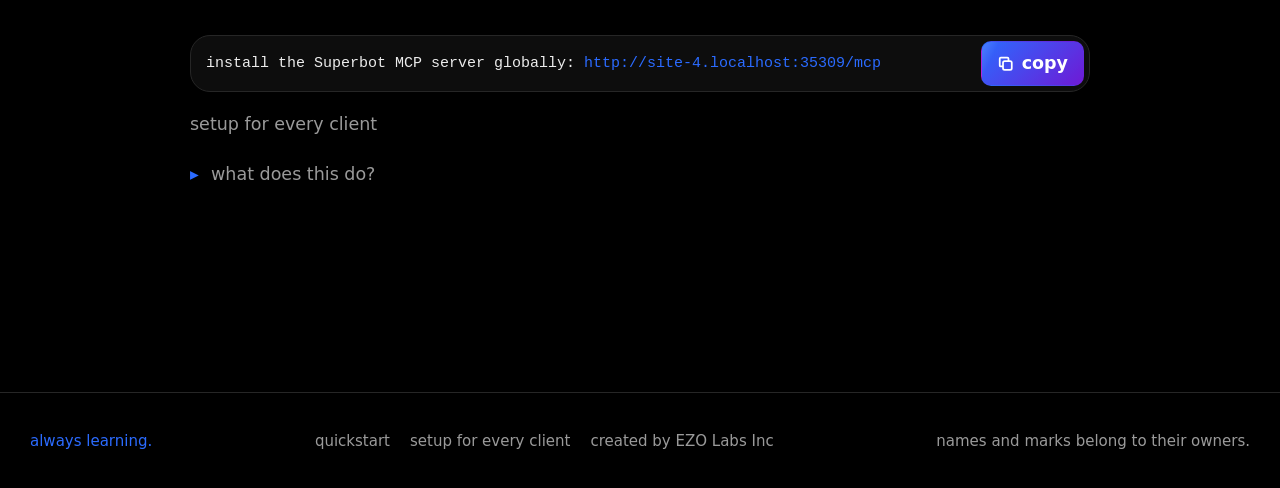
==== commit f5cf00a9: "ship page + referenced assets (gh-pages-ship)" ====
--- a/index.html
+++ b/index.html
@@ -439,8 +439,11 @@
   // #stage — app icons pop in on a fibonacci sphere, spin up, merge into the
   // mascot mark, the mark flips and grows, the frontend's app icons drop down
   // into the real rail, the mark glides left into the sidebar's superbot
-  // slot, and the full frontend extends into view. hub-boot.js is unused.
-  import('./site/assets/sphere-intro-27.js');
+  // slot, and the full frontend extends into view — then the phone from
+  // xdxdxd.dsh.sh's story slides up, syncs over the beam and docks beside the
+  // hub as a right column (its markup and hub-boot.css styles are below in
+  // #stage). hub-boot.js is unused.
+  import('./site/assets/sphere-intro-28.js');
 
   // the headline editor: open the page with ?edit to tune the hero lockup
   // (headline text, size, position, mark size, gap) live, then Copy CSS
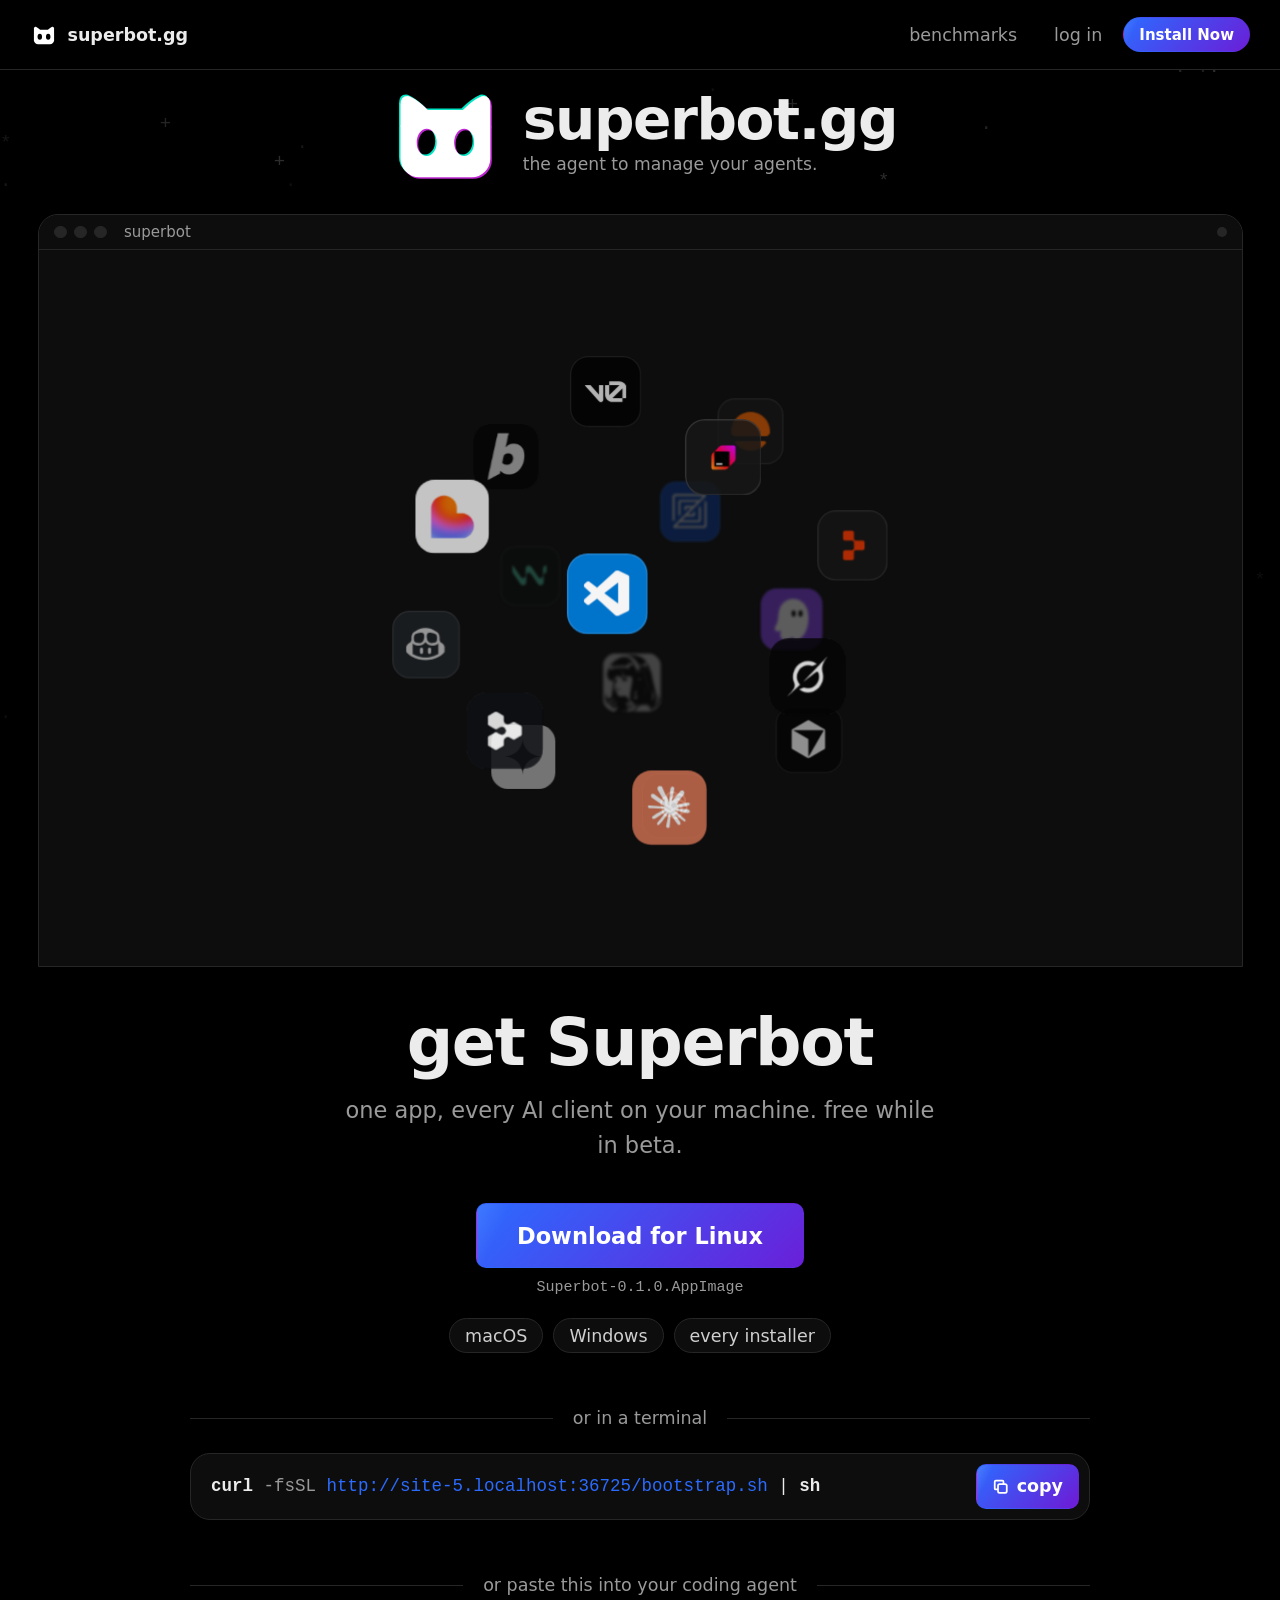
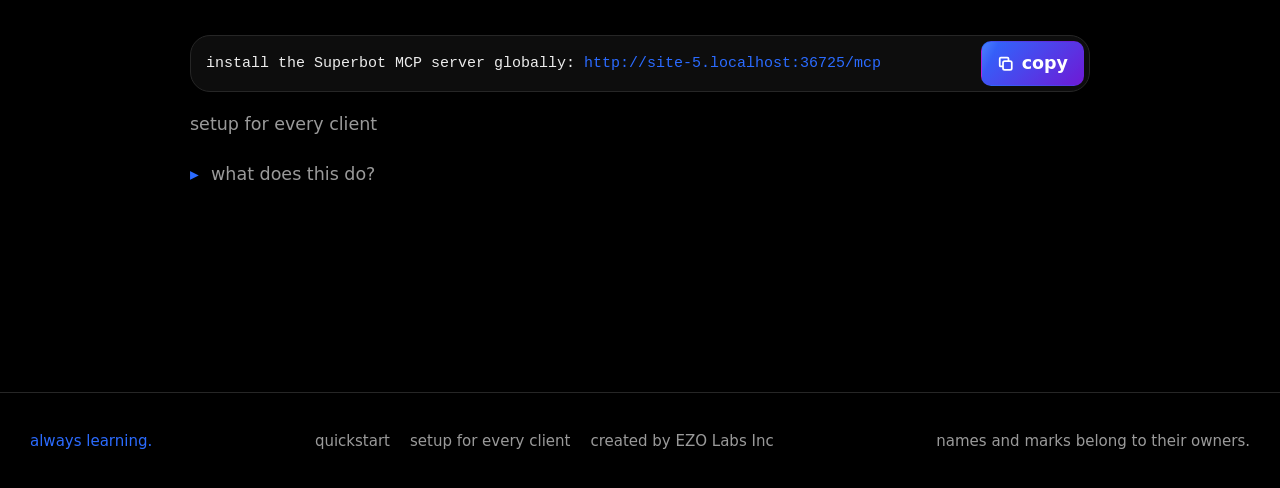
==== commit 17d7f7e0: "Remove 'synced · 2 devices' phone label" ====
--- a/index.html
+++ b/index.html
@@ -226,7 +226,6 @@
                 <div class="ph-home"></div>
               </div>
             </div>
-            <div class="phone-label" id="phone-label">synced · 2 devices</div>
           </div>
         </div>
       </div>
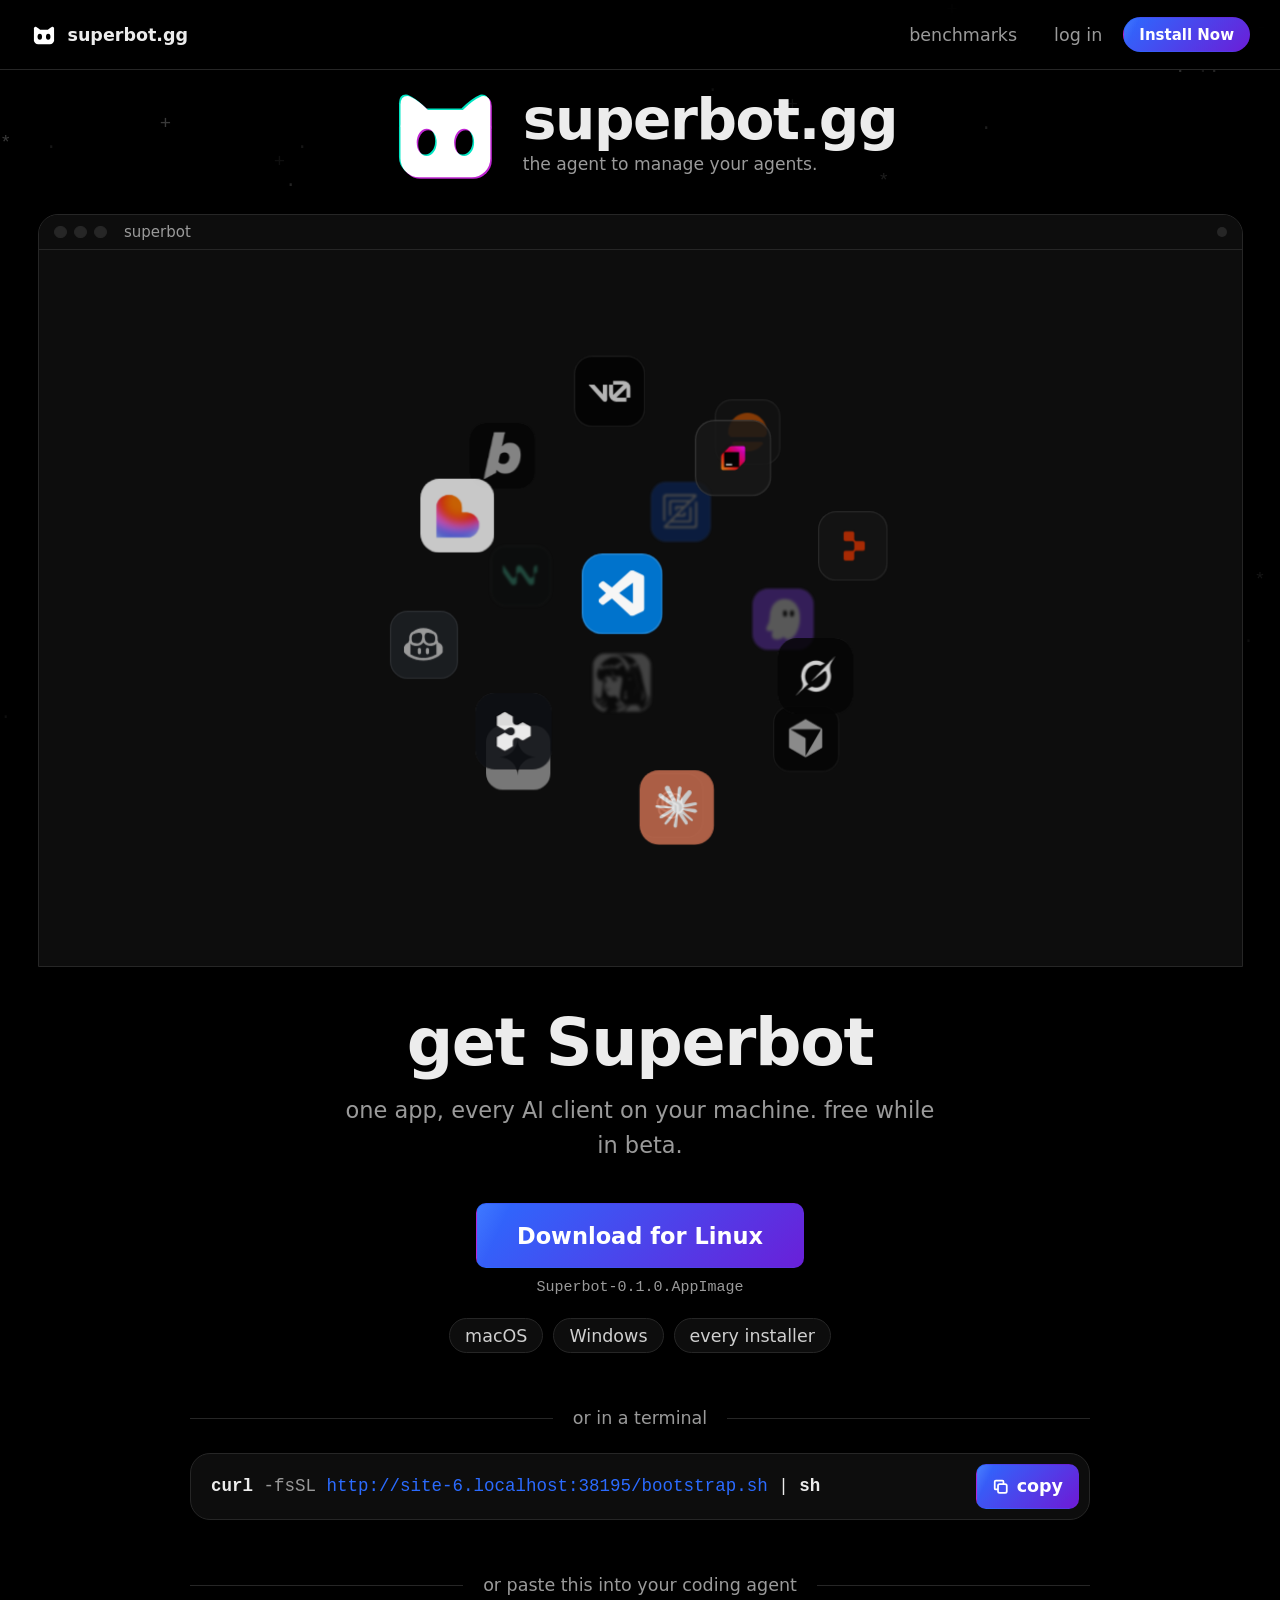
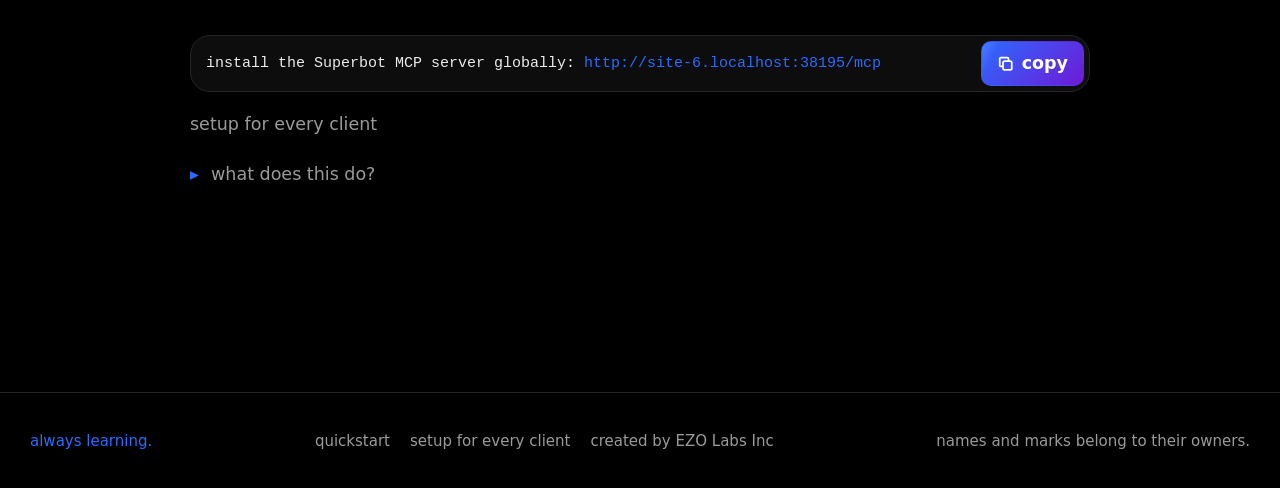
==== commit 40ac06d9: "point the hero intro at sphere-intro-29 (organizing interlude before the app dropdown)" ====
--- a/index.html
+++ b/index.html
@@ -442,7 +442,7 @@
   // xdxdxd.dsh.sh's story slides up, syncs over the beam and docks beside the
   // hub as a right column (its markup and hub-boot.css styles are below in
   // #stage). hub-boot.js is unused.
-  import('./site/assets/sphere-intro-28.js');
+  import('./site/assets/sphere-intro-29.js');
 
   // the headline editor: open the page with ?edit to tune the hero lockup
   // (headline text, size, position, mark size, gap) live, then Copy CSS
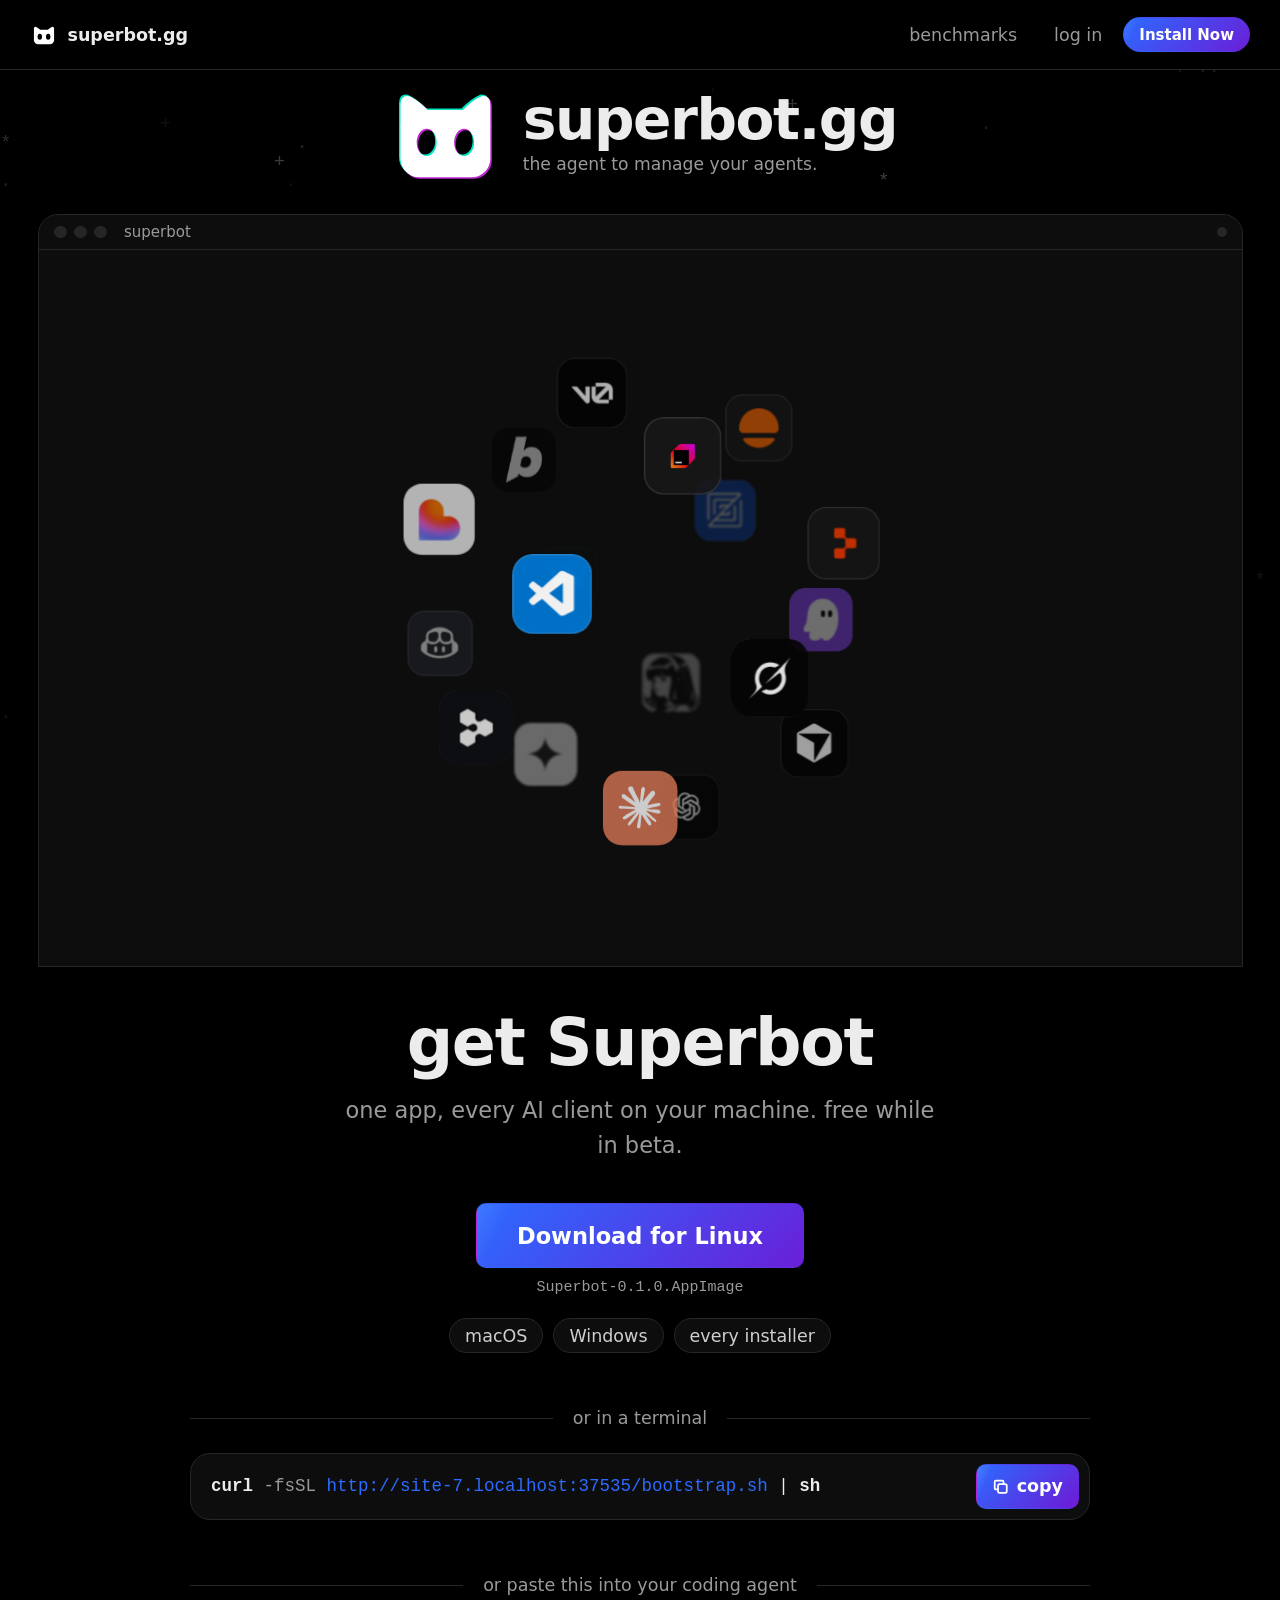
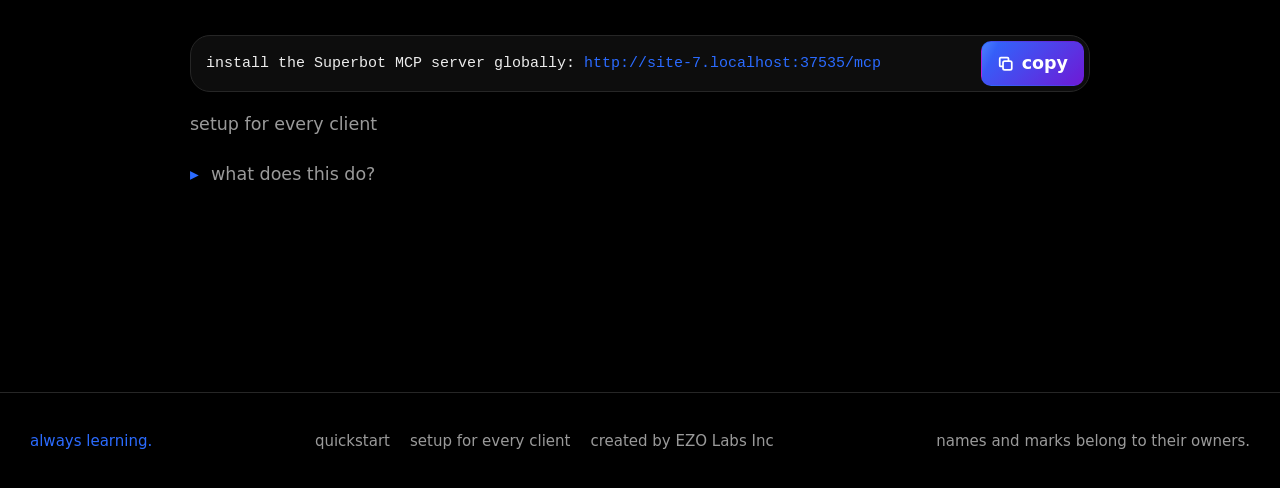
==== commit a63d73cf: "revert: hero intro back to sphere-intro-28" ====
--- a/index.html
+++ b/index.html
@@ -442,7 +442,7 @@
   // xdxdxd.dsh.sh's story slides up, syncs over the beam and docks beside the
   // hub as a right column (its markup and hub-boot.css styles are below in
   // #stage). hub-boot.js is unused.
-  import('./site/assets/sphere-intro-29.js');
+  import('./site/assets/sphere-intro-28.js');
 
   // the headline editor: open the page with ?edit to tune the hero lockup
   // (headline text, size, position, mark size, gap) live, then Copy CSS
